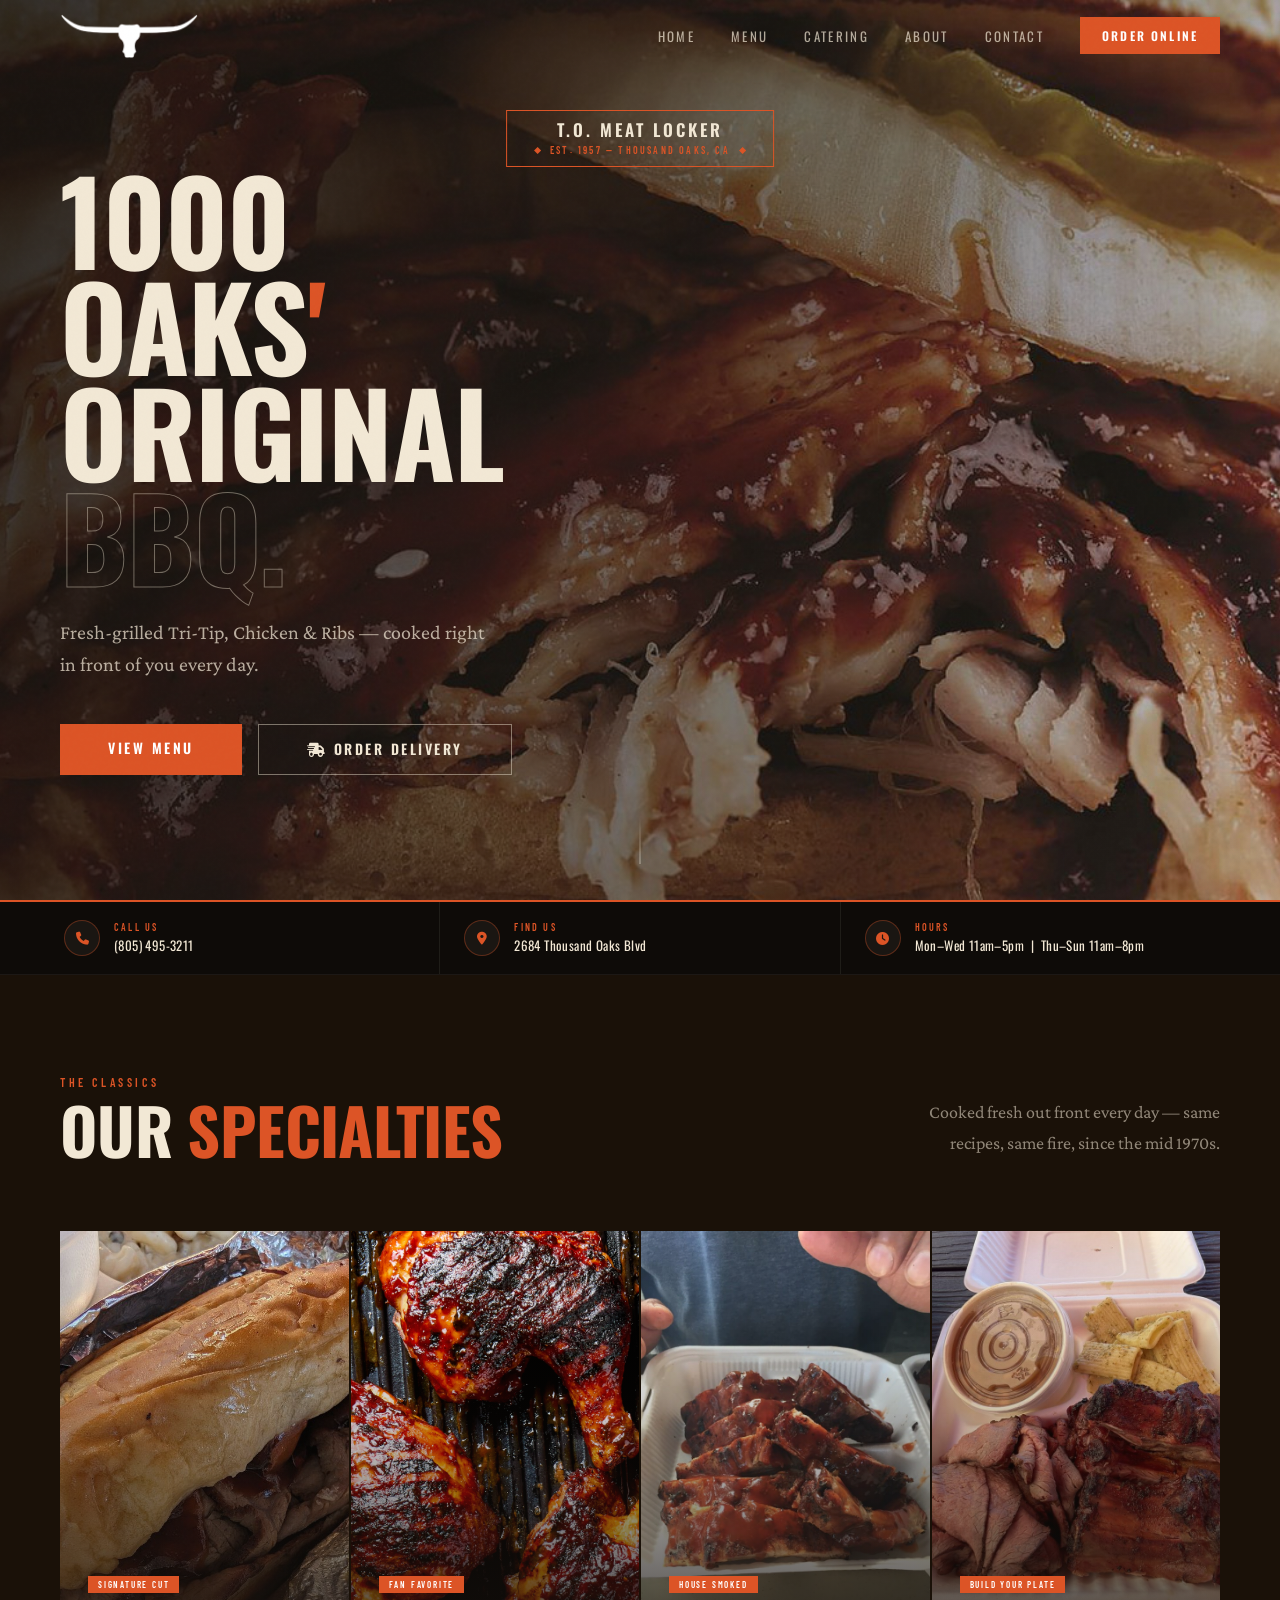
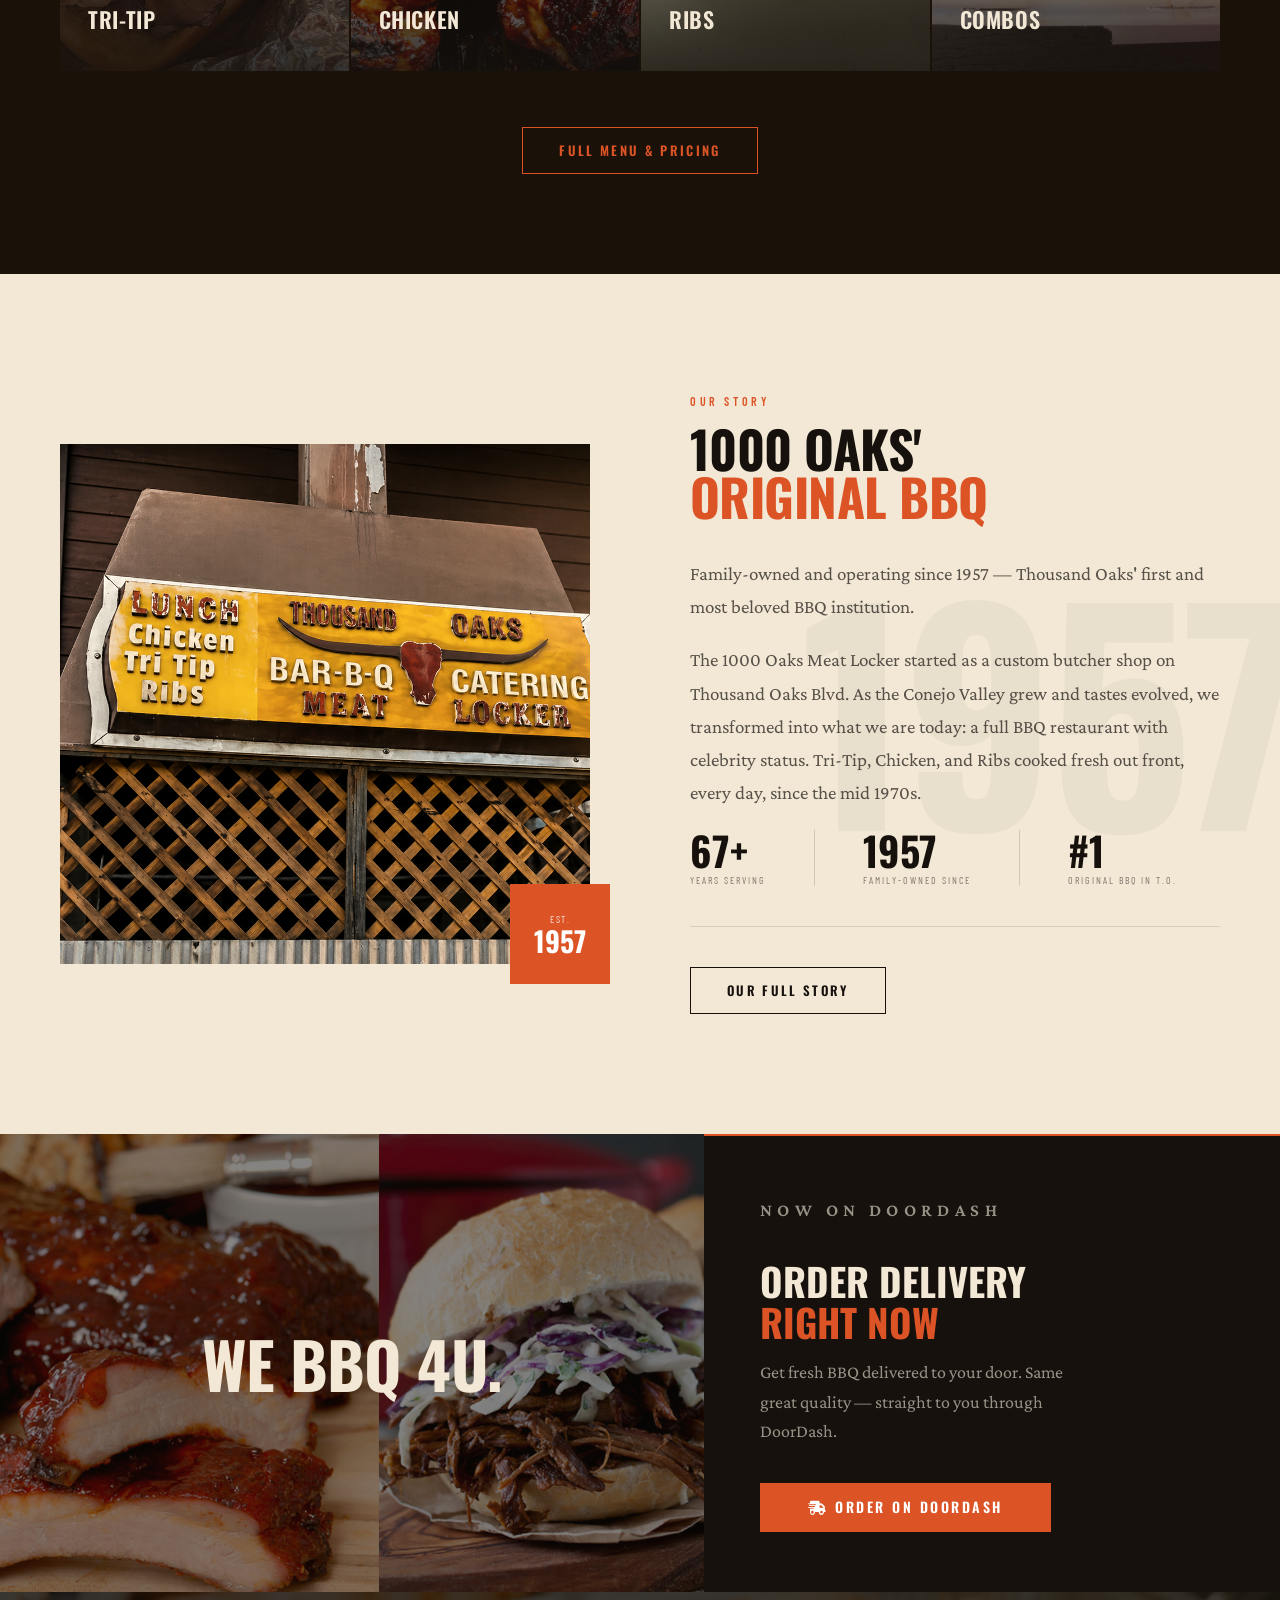
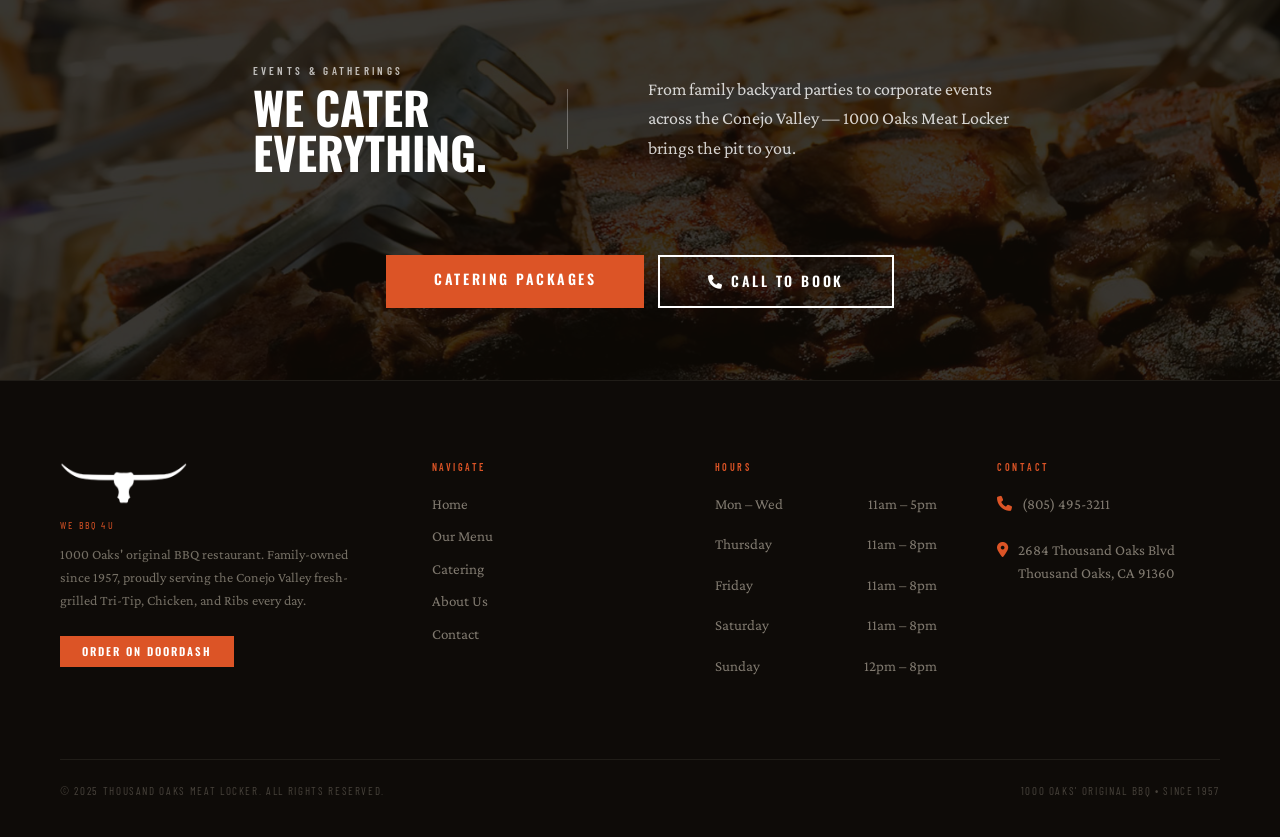
==== index.html @ a114f689 "Add favicon — 32px, 192px, and Apple touch icon across all pages Co-Authored-By: Claude Sonnet 4.6 <" ====
﻿<!DOCTYPE html>
<html lang="en">
<head>
  <meta charset="UTF-8" />
  <meta name="viewport" content="width=device-width, initial-scale=1.0" />
  <meta name="description" content="1000 Oaks Meat Locker — Thousand Oak's original BBQ restaurant since 1957. Fresh-grilled Tri-Tip, Chicken, and Ribs. We BBQ 4U." />
  <title>1000 Oaks Meat Locker | We BBQ 4U Since 1957</title>
  <link rel="icon" type="image/png" href="favicon.png" />
  <link rel="icon" type="image/png" sizes="192x192" href="favicon-192.png" />
  <link rel="apple-touch-icon" href="favicon-apple.png" />
  <link rel="preconnect" href="https://fonts.googleapis.com" />
  <link rel="preconnect" href="https://fonts.gstatic.com" crossorigin />
  <link href="https://fonts.googleapis.com/css2?family=Oswald:wght@300;400;500;600;700&family=Crimson+Pro:ital,wght@0,400;0,600;1,400;1,600&family=Barlow+Condensed:wght@400;500;600&display=swap" rel="stylesheet" />
  <link rel="stylesheet" href="https://cdnjs.cloudflare.com/ajax/libs/font-awesome/6.5.1/css/all.min.css" />
  <link rel="stylesheet" href="css/style.css" />
  <script src="https://elfsightcdn.com/platform.js" async></script>
</head>
<body>

  <!-- ── Nav ─────────────────────────────────────────────────── -->
  <nav class="nav" id="navbar">
    <div class="nav-inner">
      <a href="index.html" class="nav-logo" aria-label="1000 Oaks Meat Locker Home">
        <img src="images/white-logo.png" alt="1000 Oaks Meat Locker" />
      </a>
      <button class="nav-toggle" id="navToggle" aria-label="Toggle navigation" aria-expanded="false">
        <span></span><span></span><span></span>
      </button>
      <ul class="nav-links" id="navMenu" role="list">
        <li><a href="index.html">Home</a></li>
        <li><a href="menu.html">Menu</a></li>
        <li><a href="catering.html">Catering</a></li>
        <li><a href="about.html">About</a></li>
        <li><a href="contact.html">Contact</a></li>
        <li>
          <a href="https://www.doordash.com/store/thousand-oaks-meat-locker-bbq-thousand-oaks-9116/12970/"
             target="_blank" rel="noopener" class="nav-order">
            Order Online
          </a>
        </li>
      </ul>
    </div>
  </nav>

  <!-- ── Hero ─────────────────────────────────────────────────── -->
  <section class="hero" id="hero">
    <div class="hero-bg" style="background-image: url('images/bbq-sandwich.jpg');"></div>
    <div class="hero-overlay"></div>

    <div class="hero-badge">
      <span class="hero-badge-name">T.O. Meat Locker</span>
      <div class="hero-badge-est">
        <span class="badge-diamond" aria-hidden="true"></span>
        <span class="hero-badge-text">Est. 1957 &mdash; Thousand Oaks, CA</span>
        <span class="badge-diamond" aria-hidden="true"></span>
      </div>
    </div>

    <div class="hero-content">
      <p class="hero-mobile-id">T.O. Meat Locker &nbsp;&bull;&nbsp; Est. 1957</p>
      <h1 class="hero-title">
        <span class="hero-line">1000</span>
        <span class="hero-line">Oaks<span class="accent">'</span></span>
        <span class="hero-line">Original</span>
        <span class="hero-line outline">BBQ.</span>
      </h1>

      <p class="hero-subtitle">Fresh-grilled Tri-Tip, Chicken &amp; Ribs — cooked right in front of you every day.</p>

      <div class="hero-ctas">
        <a href="menu.html" class="btn btn-accent btn-lg">View Menu</a>
        <a href="https://www.doordash.com/store/thousand-oaks-meat-locker-bbq-thousand-oaks-9116/12970/"
           target="_blank" rel="noopener" class="btn btn-ghost-light btn-lg">
          <i class="fa-solid fa-truck-fast"></i> Order Delivery
        </a>
      </div>
    </div>

    <div class="scroll-indicator" aria-hidden="true"></div>
  </section>

  <!-- ── Info Bar ──────────────────────────────────────────────── -->
  <div class="info-bar">
    <div class="info-bar-inner">

      <a href="tel:+18054953211" class="info-item">
        <div class="info-icon" aria-hidden="true">
          <i class="fa-solid fa-phone"></i>
        </div>
        <div>
          <span class="info-label">Call Us</span>
          <span class="info-value">(805) 495-3211</span>
        </div>
      </a>

      <div class="info-divider" aria-hidden="true"></div>

      <a href="https://maps.google.com/?q=2684+Thousand+Oaks+Blvd,+Thousand+Oaks+CA+91360"
         target="_blank" rel="noopener" class="info-item">
        <div class="info-icon" aria-hidden="true">
          <i class="fa-solid fa-location-dot"></i>
        </div>
        <div>
          <span class="info-label">Find Us</span>
          <span class="info-value">2684 Thousand Oaks Blvd</span>
        </div>
      </a>

      <div class="info-divider" aria-hidden="true"></div>

      <div class="info-item">
        <div class="info-icon" aria-hidden="true">
          <i class="fa-solid fa-clock"></i>
        </div>
        <div>
          <span class="info-label">Hours</span>
          <span class="info-value">Mon–Wed 11am–5pm &nbsp;|&nbsp; Thu–Sun 11am–8pm</span>
        </div>
      </div>

    </div>
  </div>

  <!-- ── Specialties ───────────────────────────────────────────── -->
  <section class="specialties" id="specialties">
    <div class="specialties-inner">

      <div class="specialties-header">
        <div>
          <p class="specialties-eyebrow">The Classics</p>
          <h2 class="specialties-title">Our <span class="accent">Specialties</span></h2>
        </div>
        <p class="specialties-subtitle">
          Cooked fresh out front every day —&nbsp;same recipes, same fire, since the mid&nbsp;1970s.
        </p>
      </div>

      <div class="specialties-grid">

        <article class="specialty-card">
          <div class="specialty-card-bg" style="background-image: url('images/toml-tritip.jpg'); background-size: cover; background-position: center center;"></div>
          <div class="specialty-overlay"></div>
          <div class="specialty-content">
            <span class="specialty-tag">Signature Cut</span>
            <h3 class="specialty-name">Tri-Tip</h3>
            <p class="specialty-text">Santa Maria–style Tri-Tip, seasoned and grilled fresh out front every day. Served sliced or in a sandwich.</p>
          </div>
        </article>

        <article class="specialty-card">
          <div class="specialty-card-bg" style="background-image: url('images/toml-chicken.webp'); background-size: cover; background-position: center center;"></div>
          <div class="specialty-overlay"></div>
          <div class="specialty-content">
            <span class="specialty-tag">Fan Favorite</span>
            <h3 class="specialty-name">Chicken</h3>
            <p class="specialty-text">Whole chicken halves over open flame — juicy inside, char-kissed outside. A 1000 Oaks staple since the 70s.</p>
          </div>
        </article>

        <article class="specialty-card">
          <div class="specialty-card-bg" style="background-image: url('images/toml-ribs.jpg'); background-size: cover; background-position: center 65%;"></div>
          <div class="specialty-overlay"></div>
          <div class="specialty-content">
            <span class="specialty-tag">House Smoked</span>
            <h3 class="specialty-name">Ribs</h3>
            <p class="specialty-text">Fall-off-the-bone pork ribs, slow-cooked and finished on the grill with our house seasoning.</p>
          </div>
        </article>

        <article class="specialty-card">
          <div class="specialty-card-bg" style="background-image: url('images/toml-combo.jpg'); background-size: cover; background-position: center 40%;"></div>
          <div class="specialty-overlay"></div>
          <div class="specialty-content">
            <span class="specialty-tag">Build Your Plate</span>
            <h3 class="specialty-name">Combos</h3>
            <p class="specialty-text">Mix-and-match plates — build your own combo with sides. Feeds one or the whole crew.</p>
          </div>
        </article>

      </div>

      <div class="specialties-cta">
        <a href="menu.html" class="btn btn-ghost-accent">Full Menu &amp; Pricing</a>
      </div>

    </div>
  </section>

  <!-- ── About ─────────────────────────────────────────────────── -->
  <section class="about" id="about">
    <div class="about-watermark" aria-hidden="true">1957</div>
    <div class="about-inner">

      <div class="about-photo-wrap">
        <img src="images/toml-sign.png" alt="1000 Oaks Meat Locker sign" class="about-photo" style="object-position: center 30%;" />
        <div class="about-badge">
          <span class="about-badge-est">Est.</span>
          <span class="about-badge-year">1957</span>
        </div>
      </div>

      <div>
        <p class="about-eyebrow">Our Story</p>
        <h2 class="about-title">1000 Oaks'<br><span class="accent">Original BBQ</span></h2>

        <p class="about-body">
          Family-owned and operating since 1957 — Thousand Oaks' first and most beloved BBQ institution.
        </p>
        <p class="about-body">
          The 1000 Oaks Meat Locker started as a custom butcher shop on Thousand Oaks Blvd. As the
          Conejo Valley grew and tastes evolved, we transformed into what we are today: a full BBQ
          restaurant with celebrity status. Tri-Tip, Chicken, and Ribs cooked fresh out front, every day,
          since the mid 1970s.
        </p>

        <div class="about-stats">
          <div class="about-stat">
            <span class="about-stat-num">67+</span>
            <span class="about-stat-label">Years Serving</span>
          </div>
          <div class="about-stat-div" aria-hidden="true"></div>
          <div class="about-stat">
            <span class="about-stat-num">1957</span>
            <span class="about-stat-label">Family-Owned Since</span>
          </div>
          <div class="about-stat-div" aria-hidden="true"></div>
          <div class="about-stat">
            <span class="about-stat-num">#1</span>
            <span class="about-stat-label">Original BBQ in T.O.</span>
          </div>
        </div>

        <a href="about.html" class="btn btn-ghost-dark">Our Full Story</a>
      </div>

    </div>
  </section>

  <!-- ── Delivery Band ─────────────────────────────────────────── -->
  <section class="delivery-band" id="delivery">
    <div class="delivery-band-photo">
      <img src="images/thousand-oaks-meatlocker.jpg" alt="1000 Oaks Meat Locker exterior" loading="lazy" />
      <div class="delivery-band-text-overlay">
        <p class="delivery-band-headline">WE BBQ 4U.</p>
      </div>
    </div>
    <div class="delivery-band-cta">
      <p class="eyebrow eyebrow-light">Now on DoorDash</p>
      <h2>Order Delivery<br><span class="accent-text">Right Now</span></h2>
      <p>Get fresh BBQ delivered to your door. Same great quality — straight to you through DoorDash.</p>
      <a href="https://www.doordash.com/store/thousand-oaks-meat-locker-bbq-thousand-oaks-9116/12970/"
         target="_blank" rel="noopener" class="btn btn-accent btn-lg">
        <i class="fa-solid fa-truck-fast"></i> Order on DoorDash
      </a>
    </div>
  </section>

  <!-- ── Catering Strip ────────────────────────────────────────── -->
  <section class="catering-strip" id="catering">
    <div class="catering-strip-bg" style="background-image: url('images/catering.jpg');"></div>
    <div class="catering-strip-overlay"></div>
    <div class="catering-strip-inner">
      <div>
        <p class="catering-eyebrow">Events &amp; Gatherings</p>
        <h2 class="catering-headline">We Cater<br>Everything.</h2>
      </div>
      <div class="catering-rule" aria-hidden="true"></div>
      <p class="catering-body">
        From family backyard parties to corporate events across the Conejo Valley —
        1000 Oaks Meat Locker brings the pit to you.
      </p>
      <div style="display:flex; gap:14px; flex-wrap:wrap;">
        <a href="catering.html" class="btn btn-accent btn-lg">Catering Packages</a>
        <a href="tel:+18054953211" class="btn btn-ghost-white btn-lg">
          <i class="fa-solid fa-phone"></i> Call to Book
        </a>
      </div>
    </div>
  </section>

  <!-- ── Footer ───────────────────────────────────────────────── -->
  <footer class="footer">
    <div class="footer-inner">
      <div class="footer-grid">

        <div class="footer-brand">
          <img src="images/white-logo.png" alt="1000 Oaks Meat Locker" class="footer-logo" />
          <p class="footer-tagline">We BBQ 4U</p>
          <p class="footer-about">
            1000 Oaks' original BBQ restaurant. Family-owned since 1957,
            proudly serving the Conejo Valley fresh-grilled Tri-Tip, Chicken, and Ribs every day.
          </p>
          <a href="https://www.doordash.com/store/thousand-oaks-meat-locker-bbq-thousand-oaks-9116/12970/"
             target="_blank" rel="noopener" class="btn btn-accent btn-sm">
            Order on DoorDash
          </a>
        </div>

        <div class="footer-col">
          <p class="footer-col-title">Navigate</p>
          <a href="index.html">Home</a>
          <a href="menu.html">Our Menu</a>
          <a href="catering.html">Catering</a>
          <a href="about.html">About Us</a>
          <a href="contact.html">Contact</a>
        </div>

        <div class="footer-col">
          <p class="footer-col-title">Hours</p>
          <div class="footer-hours">
            <div class="footer-hours-row"><span>Mon &ndash; Wed</span><span>11am &ndash; 5pm</span></div>
            <div class="footer-hours-row"><span>Thursday</span><span>11am &ndash; 8pm</span></div>
            <div class="footer-hours-row"><span>Friday</span><span>11am &ndash; 8pm</span></div>
            <div class="footer-hours-row"><span>Saturday</span><span>11am &ndash; 8pm</span></div>
            <div class="footer-hours-row"><span>Sunday</span><span>12pm &ndash; 8pm</span></div>
          </div>
        </div>

        <div class="footer-col">
          <p class="footer-col-title">Contact</p>
          <div class="footer-contact">
            <div class="footer-contact-row">
              <i class="fa-solid fa-phone" aria-hidden="true"></i>
              <a href="tel:+18054953211">(805) 495-3211</a>
            </div>
            <div class="footer-contact-row">
              <i class="fa-solid fa-location-dot" aria-hidden="true"></i>
              <a href="https://maps.google.com/?q=2684+Thousand+Oaks+Blvd,+Thousand+Oaks+CA+91360"
                 target="_blank" rel="noopener">
                2684 Thousand Oaks Blvd<br>Thousand Oaks, CA 91360
              </a>
            </div>
          </div>
        </div>

      </div>

      <div class="footer-bottom">
        <span>&copy; 2025 Thousand Oaks Meat Locker. All rights reserved.</span>
        <span>1000 Oaks' Original BBQ &bull; Since 1957</span>
      </div>
    </div>
  </footer>

  <script src="js/main.js"></script>
  <!-- Elfsight Google Reviews | TO Meat Locker -->
  <div class="elfsight-app-434684fc-fb01-4302-848a-73ff0a4ba5d7" data-elfsight-app-lazy></div>
</body>
</html>
---- css/style.css ----
/* ============================================================
   1000 Oaks Meat Locker v2 — Main Stylesheet
   ============================================================ */

@import url('https://fonts.googleapis.com/css2?family=Oswald:wght@300;400;500;600;700&family=Crimson+Pro:ital,wght@0,300;0,400;0,600;1,300;1,400&family=Barlow+Condensed:wght@400;600;700&display=swap');

/* ── Variables ─────────────────────────────────────────────── */
:root {
  --charcoal:  #16110d;
  --ink:       #0e0b08;
  --mid:       #2e2018;
  --dark-card: #1a1108;
  --parchment: #f2e8d5;

  --accent:    oklch(0.62 0.18 38);
  --accent-t:  oklch(0.62 0.18 38 / 0.35);
  --blood:     oklch(0.38 0.14 18);

  --ff-head:   'Oswald', sans-serif;
  --ff-body:   'Crimson Pro', Georgia, serif;
  --ff-caps:   'Barlow Condensed', sans-serif;

  --nav-h:  72px;
  --max-w:  1280px;
  --pad-x:  60px;
}

/* ── Reset ─────────────────────────────────────────────────── */
*, *::before, *::after { box-sizing: border-box; margin: 0; padding: 0; }
html { scroll-behavior: smooth; font-size: 16px; }
img { display: block; max-width: 100%; height: auto; }
a { color: inherit; text-decoration: none; }
ul { list-style: none; }

/* ── Base ──────────────────────────────────────────────────── */
body {
  background: var(--charcoal);
  font-family: var(--ff-body);
  color: var(--parchment);
  overflow-x: hidden;
  -webkit-font-smoothing: antialiased;
}

/* Film-grain overlay */
body::after {
  content: '';
  position: fixed; inset: 0; z-index: 9999; pointer-events: none;
  background-image: url("data:image/svg+xml,%3Csvg viewBox='0 0 256 256' xmlns='http://www.w3.org/2000/svg'%3E%3Cfilter id='n'%3E%3CfeTurbulence type='fractalNoise' baseFrequency='0.9' numOctaves='4' stitchTiles='stitch'/%3E%3C/filter%3E%3Crect width='100%25' height='100%25' filter='url(%23n)' opacity='0.04'/%3E%3C/svg%3E");
  opacity: 0.35;
}

::-webkit-scrollbar { width: 4px; }
::-webkit-scrollbar-track { background: var(--charcoal); }
::-webkit-scrollbar-thumb { background: var(--blood); }

/* ── Buttons ───────────────────────────────────────────────── */
.btn {
  font-family: var(--ff-head);
  font-weight: 600;
  font-size: 13px;
  letter-spacing: 0.18em;
  text-transform: uppercase;
  padding: 16px 36px;
  display: inline-block;
  transition: all 0.2s ease;
  cursor: pointer;
  border: none;
  line-height: 1;
}

.btn-accent  { background: var(--accent); color: #fff; }
.btn-accent:hover { opacity: 0.85; }

.btn-ghost-light  { border: 1px solid rgba(242,232,213,0.45); color: var(--parchment); background: transparent; }
.btn-ghost-light:hover { background: rgba(242,232,213,0.08); }

.btn-ghost-accent  { border: 1px solid var(--accent); color: var(--accent); background: transparent; }
.btn-ghost-accent:hover { background: var(--accent); color: #fff; }

.btn-ghost-dark  { border: 1px solid #16110d; color: #16110d; background: transparent; }
.btn-ghost-dark:hover { background: #16110d; color: var(--parchment); }

.btn-ghost-white  { border: 2px solid #fff; color: #fff; background: transparent; }
.btn-ghost-white:hover { background: #fff; color: var(--accent); }

.btn-lg { padding: 17px 48px; font-size: 14px; }

/* ── Nav ───────────────────────────────────────────────────── */
.nav {
  position: fixed; top: 0; left: 0; right: 0; z-index: 100;
  height: var(--nav-h);
  transition: background 0.4s ease, backdrop-filter 0.4s ease,
              box-shadow 0.4s ease, border-color 0.4s ease;
  border-bottom: 1px solid transparent;
}

.nav.scrolled {
  background: rgba(22,17,13,0.97);
  backdrop-filter: blur(12px);
  border-bottom-color: rgba(242,232,213,0.08);
  box-shadow: 0 4px 32px rgba(0,0,0,0.5);
}

.nav-inner {
  max-width: var(--max-w);
  margin: 0 auto;
  padding: 0 var(--pad-x);
  height: 100%;
  display: flex;
  align-items: center;
  justify-content: space-between;
}

.nav-logo img { height: 48px; width: auto; }

.nav-links {
  display: flex;
  align-items: center;
  gap: 36px;
}

.nav-links a {
  font-family: var(--ff-head);
  font-weight: 400;
  font-size: 13px;
  letter-spacing: 0.18em;
  text-transform: uppercase;
  color: rgba(242,232,213,0.7);
  transition: color 0.2s;
}

.nav-links a:hover { color: var(--parchment); }

.nav-order {
  background: var(--accent) !important;
  color: #fff !important;
  padding: 10px 22px !important;
  font-size: 12px !important;
  letter-spacing: 0.18em !important;
  font-weight: 600 !important;
  transition: opacity 0.2s !important;
}

.nav-order:hover { opacity: 0.85 !important; color: #fff !important; }

.nav-toggle {
  display: none;
  flex-direction: column;
  gap: 5px;
  background: none;
  border: none;
  cursor: pointer;
  padding: 6px;
}

.nav-toggle span {
  display: block;
  width: 26px; height: 2px;
  background: var(--parchment);
  border-radius: 2px;
  transition: all 0.25s ease;
}

.nav-toggle.open span:nth-child(1) { transform: translateY(7px) rotate(45deg); }
.nav-toggle.open span:nth-child(2) { opacity: 0; }
.nav-toggle.open span:nth-child(3) { transform: translateY(-7px) rotate(-45deg); }

/* ── Hero ──────────────────────────────────────────────────── */
.hero {
  position: relative;
  height: 100vh;
  min-height: 700px;
  display: flex;
  align-items: center;
  overflow: hidden;
}

.hero-bg {
  position: absolute; inset: 0;
  width: 100%; height: 100%;
  object-fit: cover;
  object-position: center 60%;
}

.hero-overlay {
  position: absolute; inset: 0;
  background: linear-gradient(105deg,
    rgba(22,17,13,0.88) 0%,
    rgba(22,17,13,0.55) 60%,
    rgba(22,17,13,0.2) 100%);
}

.hero-badge {
  position: absolute;
  top: calc(var(--nav-h) + 38px);
  left: 50%;
  transform: translateX(-50%);
  display: flex;
  flex-direction: column;
  align-items: center;
  gap: 6px;
  border: 1px solid var(--accent);
  padding: 10px 28px;
  z-index: 2;
  white-space: nowrap;
  text-align: center;
}

.hero-badge-name {
  font-family: var(--ff-head);
  font-weight: 600;
  font-size: 17px;
  letter-spacing: 0.18em;
  color: var(--parchment);
  text-transform: uppercase;
  line-height: 1;
}

.hero-badge-est {
  display: flex;
  align-items: center;
  gap: 10px;
}

.hero-badge-text {
  font-family: var(--ff-caps);
  font-size: 10px;
  letter-spacing: 0.22em;
  color: var(--accent);
  font-weight: 600;
  text-transform: uppercase;
}

.hero-mobile-id {
  display: none;
  font-family: var(--ff-caps);
  font-size: 11px;
  font-weight: 600;
  letter-spacing: 0.22em;
  text-transform: uppercase;
  color: var(--accent);
  margin-bottom: 14px;
  opacity: 0.9;
}

.badge-diamond {
  width: 5px; height: 5px;
  background: var(--accent);
  transform: rotate(45deg);
  display: inline-block;
  flex-shrink: 0;
}

.hero-content {
  position: relative;
  z-index: 2;
  max-width: var(--max-w);
  margin: 0 auto;
  padding: 0 var(--pad-x);
  width: 100%;
  margin-top: 40px;
}

.hero-eyebrow {
  font-family: var(--ff-caps);
  font-size: 13px;
  letter-spacing: 0.3em;
  color: var(--accent);
  font-weight: 600;
  text-transform: uppercase;
  margin-bottom: 20px;
}

.hero-title {
  font-family: var(--ff-head);
  font-weight: 700;
  font-size: clamp(64px, 9vw, 136px);
  line-height: 0.92;
  color: var(--parchment);
  text-transform: uppercase;
  letter-spacing: -0.01em;
  margin-bottom: 28px;
}

.hero-title .accent { color: var(--accent); }

.hero-title .outline {
  -webkit-text-stroke: 1px rgba(242,232,213,0.4);
  color: transparent;
}

.hero-subtitle {
  font-family: var(--ff-body);
  font-size: 20px;
  color: rgba(242,232,213,0.72);
  line-height: 1.6;
  max-width: 440px;
  margin-bottom: 44px;
}

.hero-ctas {
  display: flex;
  gap: 16px;
  flex-wrap: wrap;
}

.scroll-indicator {
  position: absolute;
  bottom: 36px;
  left: 50%;
  transform: translateX(-50%);
  width: 1px;
  height: 48px;
  background: linear-gradient(to bottom, transparent, rgba(242,232,213,0.6));
}

/* ── Info Bar ──────────────────────────────────────────────── */
.info-bar {
  background: var(--ink);
  border-top: 2px solid var(--accent);
  border-bottom: 1px solid rgba(242,232,213,0.06);
}

.info-bar-inner {
  max-width: var(--max-w);
  margin: 0 auto;
  padding: 0 40px;
  display: flex;
}

.info-item {
  flex: 1;
  padding: 18px 24px;
  display: flex;
  align-items: center;
  gap: 14px;
}

.info-divider {
  width: 1px;
  background: rgba(242,232,213,0.08);
  align-self: stretch;
}

.info-icon {
  width: 36px; height: 36px;
  border-radius: 50%;
  background: rgba(242,232,213,0.05);
  border: 1px solid var(--accent-t);
  display: flex;
  align-items: center;
  justify-content: center;
  flex-shrink: 0;
  font-size: 13px;
  color: var(--accent);
}

.info-label {
  display: block;
  font-family: var(--ff-caps);
  font-size: 10px;
  letter-spacing: 0.22em;
  color: var(--accent);
  text-transform: uppercase;
  font-weight: 600;
  margin-bottom: 2px;
}

.info-value {
  display: block;
  font-family: var(--ff-head);
  font-weight: 400;
  font-size: 13px;
  color: var(--parchment);
  letter-spacing: 0.03em;
  transition: color 0.2s;
}

a.info-value:hover { color: var(--accent); }

/* ── Specialties ───────────────────────────────────────────── */
.specialties {
  background: var(--dark-card);
  padding: 100px 0;
}

.specialties-inner {
  max-width: var(--max-w);
  margin: 0 auto;
  padding: 0 var(--pad-x);
}

.specialties-header {
  margin-bottom: 72px;
  display: flex;
  justify-content: space-between;
  align-items: flex-end;
  gap: 40px;
}

.specialties-eyebrow {
  font-family: var(--ff-caps);
  font-size: 12px;
  letter-spacing: 0.3em;
  color: var(--accent);
  font-weight: 600;
  text-transform: uppercase;
  margin-bottom: 12px;
}

.specialties-title {
  font-family: var(--ff-head);
  font-weight: 700;
  text-transform: uppercase;
  font-size: clamp(48px, 5vw, 80px);
  line-height: 0.9;
  color: var(--parchment);
  letter-spacing: -0.01em;
}

.specialties-title .accent { color: var(--accent); }

.specialties-subtitle {
  font-family: var(--ff-body);
  font-size: 18px;
  color: rgba(242,232,213,0.55);
  max-width: 340px;
  line-height: 1.7;
  text-align: right;
  flex-shrink: 0;
}

.specialties-grid {
  display: grid;
  grid-template-columns: 1fr 1fr 1fr 1fr;
  gap: 2px;
}

.specialty-card {
  position: relative;
  cursor: pointer;
  overflow: hidden;
}

.specialty-card-bg {
  height: 440px;
  width: 100%;
  background: linear-gradient(135deg, #2a1a0e, #1a0e06);
  display: block;
}

.specialty-overlay {
  position: absolute; inset: 0;
  background: linear-gradient(to top,
    rgba(22,17,13,0.85) 0%,
    rgba(22,17,13,0.2) 60%,
    transparent 100%);
  transition: background 0.4s ease;
}

.specialty-card:hover .specialty-overlay {
  background: linear-gradient(to top,
    rgba(22,17,13,0.95) 0%,
    rgba(22,17,13,0.5) 60%,
    transparent 100%);
}

.specialty-content {
  position: absolute;
  bottom: 0; left: 0; right: 0;
  padding: 28px;
}

.specialty-tag {
  display: inline-block;
  background: var(--accent);
  padding: 3px 10px;
  font-family: var(--ff-caps);
  font-size: 9px;
  font-weight: 600;
  letter-spacing: 0.2em;
  text-transform: uppercase;
  color: #fff;
  margin-bottom: 10px;
}

.specialty-name {
  font-family: var(--ff-head);
  font-weight: 600;
  font-size: 22px;
  color: var(--parchment);
  text-transform: uppercase;
  letter-spacing: 0.03em;
  margin-bottom: 8px;
}

.specialty-text {
  font-family: var(--ff-body);
  font-size: 15px;
  color: rgba(242,232,213,0.72);
  line-height: 1.6;
  max-height: 0;
  overflow: hidden;
  opacity: 0;
  transition: max-height 0.4s ease, opacity 0.4s ease;
}

.specialty-card:hover .specialty-text {
  max-height: 100px;
  opacity: 1;
}

.specialties-cta {
  margin-top: 56px;
  text-align: center;
}

/* ── About ─────────────────────────────────────────────────── */
.about {
  background: var(--parchment);
  padding: 120px 0;
  position: relative;
  overflow: hidden;
  color: var(--charcoal);
}

.about-watermark {
  position: absolute;
  right: -20px;
  top: 50%;
  transform: translateY(-50%);
  font-family: var(--ff-head);
  font-weight: 700;
  font-size: clamp(200px, 22vw, 340px);
  color: rgba(22,17,13,0.04);
  line-height: 1;
  user-select: none;
  pointer-events: none;
  letter-spacing: -0.02em;
}

.about-inner {
  max-width: var(--max-w);
  margin: 0 auto;
  padding: 0 var(--pad-x);
  display: grid;
  grid-template-columns: 1fr 1fr;
  gap: 100px;
  align-items: center;
  position: relative;
  z-index: 1;
}

.about-photo-wrap { position: relative; }

.about-photo {
  height: 520px;
  width: 100%;
  object-fit: cover;
  object-position: center;
  display: block;
  filter: sepia(0.2) contrast(1.05);
}

.about-badge {
  position: absolute;
  bottom: -20px;
  right: -20px;
  background: var(--accent);
  width: 100px; height: 100px;
  display: flex;
  flex-direction: column;
  align-items: center;
  justify-content: center;
  gap: 2px;
}

.about-badge-est {
  font-family: var(--ff-caps);
  font-size: 10px;
  letter-spacing: 0.15em;
  color: rgba(255,255,255,0.8);
  text-transform: uppercase;
}

.about-badge-year {
  font-family: var(--ff-head);
  font-weight: 700;
  font-size: 28px;
  color: #fff;
  line-height: 1;
}

.about-eyebrow {
  font-family: var(--ff-caps);
  font-size: 12px;
  letter-spacing: 0.3em;
  color: var(--accent);
  font-weight: 600;
  text-transform: uppercase;
  margin-bottom: 16px;
}

.about-title {
  font-family: var(--ff-head);
  font-weight: 700;
  text-transform: uppercase;
  font-size: clamp(40px, 4vw, 64px);
  line-height: 0.95;
  color: var(--charcoal);
  letter-spacing: -0.01em;
  margin-bottom: 36px;
}

.about-title .accent { color: var(--accent); }

.about-stats {
  display: flex;
  gap: 48px;
  margin-bottom: 40px;
  padding-bottom: 40px;
  border-bottom: 1px solid rgba(22,17,13,0.12);
}

.about-stat-num {
  font-family: var(--ff-head);
  font-weight: 700;
  font-size: 40px;
  color: var(--charcoal);
  line-height: 1;
}

.about-stat-label {
  font-family: var(--ff-caps);
  font-size: 10px;
  letter-spacing: 0.2em;
  color: rgba(22,17,13,0.5);
  text-transform: uppercase;
  margin-top: 4px;
}

.about-body {
  font-family: var(--ff-body);
  font-size: 19px;
  color: rgba(22,17,13,0.7);
  line-height: 1.75;
  margin-bottom: 20px;
}

/* ── Delivery Band ─────────────────────────────────────────── */
.delivery { position: relative; overflow: hidden; }

.delivery-photo-wrap {
  height: 360px;
  overflow: hidden;
  position: relative;
}

.delivery-photo {
  width: 100%; height: 100%;
  object-fit: cover;
  object-position: center 40%;
  display: block;
}

.delivery-photo-overlay {
  position: absolute; inset: 0;
  background: rgba(22,17,13,0.55);
  display: flex;
  align-items: center;
  justify-content: center;
}

.delivery-photo-eyebrow {
  font-family: var(--ff-caps);
  font-size: 11px;
  letter-spacing: 0.3em;
  color: var(--accent);
  font-weight: 600;
  text-transform: uppercase;
  margin-bottom: 12px;
  text-align: center;
}

.delivery-photo-headline {
  font-family: var(--ff-head);
  font-weight: 700;
  font-size: clamp(36px, 5vw, 72px);
  color: var(--parchment);
  text-transform: uppercase;
  letter-spacing: -0.01em;
  text-align: center;
}

.delivery-photo-rule {
  width: 48px; height: 2px;
  background: var(--accent);
  margin: 20px auto 0;
}

.delivery-cta {
  background: var(--charcoal);
  padding: 72px var(--pad-x);
  text-align: center;
  border-top: 2px solid var(--accent);
}

.delivery-cta-eyebrow {
  font-family: var(--ff-caps);
  font-size: 12px;
  letter-spacing: 0.3em;
  color: var(--accent);
  font-weight: 600;
  text-transform: uppercase;
  margin-bottom: 16px;
}

.delivery-cta-headline {
  font-family: var(--ff-head);
  font-weight: 700;
  font-size: clamp(32px, 4vw, 56px);
  color: var(--parchment);
  text-transform: uppercase;
  margin-bottom: 16px;
}

.delivery-cta-body {
  font-family: var(--ff-body);
  font-size: 18px;
  color: rgba(242,232,213,0.6);
  max-width: 480px;
  margin: 0 auto 40px;
  line-height: 1.65;
}

.delivery-cta-btns {
  display: flex;
  gap: 16px;
  justify-content: center;
  flex-wrap: wrap;
}

/* ── Catering Strip ────────────────────────────────────────── */
.catering-strip { position: relative; overflow: hidden; }

.catering-strip-bg {
  position: absolute; inset: 0;
  width: 100%; height: 100%;
  object-fit: cover;
  object-position: center 50%;
}

.catering-strip-overlay {
  position: absolute; inset: 0;
  background: rgba(14,10,6,0.82);
}

.catering-strip-inner {
  position: relative;
  z-index: 1;
  padding: 72px var(--pad-x);
  display: flex;
  justify-content: center;
  align-items: center;
  gap: 80px;
  flex-wrap: wrap;
}

.catering-eyebrow {
  font-family: var(--ff-caps);
  font-size: 11px;
  letter-spacing: 0.3em;
  color: rgba(255,255,255,0.7);
  font-weight: 600;
  text-transform: uppercase;
  margin-bottom: 8px;
}

.catering-headline {
  font-family: var(--ff-head);
  font-weight: 700;
  font-size: clamp(32px, 3.5vw, 52px);
  color: #fff;
  text-transform: uppercase;
  line-height: 1;
}

.catering-rule {
  width: 1px; height: 60px;
  background: rgba(255,255,255,0.3);
  flex-shrink: 0;
}

.catering-body {
  font-family: var(--ff-body);
  font-size: 18px;
  color: rgba(255,255,255,0.8);
  max-width: 380px;
  line-height: 1.65;
}

/* ── Footer ────────────────────────────────────────────────── */
.footer {
  background: var(--ink);
  padding: 80px var(--pad-x) 40px;
  border-top: 1px solid rgba(242,232,213,0.08);
}

.footer-inner { max-width: var(--max-w); margin: 0 auto; }

.footer-grid {
  display: grid;
  grid-template-columns: 1.4fr 1fr 1fr 1fr;
  gap: 60px;
  margin-bottom: 64px;
}

.footer-brand-text {
  font-family: var(--ff-body);
  font-size: 15px;
  color: rgba(242,232,213,0.45);
  line-height: 1.7;
  margin-top: 16px;
}

.footer-col-title {
  font-family: var(--ff-caps);
  font-size: 10px;
  letter-spacing: 0.25em;
  color: var(--accent);
  font-weight: 600;
  text-transform: uppercase;
  margin-bottom: 20px;
}

.footer-col a,
.footer-col span {
  font-family: var(--ff-body);
  font-size: 15px;
  color: rgba(242,232,213,0.5);
  display: block;
  margin-bottom: 10px;
  line-height: 1.5;
  transition: color 0.2s;
}

.footer-col a:hover { color: var(--parchment); }

.footer-bottom {
  border-top: 1px solid rgba(242,232,213,0.08);
  padding-top: 24px;
  display: flex;
  justify-content: space-between;
  align-items: center;
  flex-wrap: wrap;
  gap: 10px;
}

.footer-bottom span {
  font-family: var(--ff-caps);
  font-size: 11px;
  letter-spacing: 0.15em;
  color: rgba(242,232,213,0.25);
  text-transform: uppercase;
}

/* ── Utilities & Additions ──────────────────────────────────── */

/* Button variants used in HTML */
.btn-primary  { background: var(--accent); color: #fff; }
.btn-primary:hover  { opacity: 0.88; }
.btn-ghost    { border: 1px solid rgba(242,232,213,0.45); color: var(--parchment); background: transparent; }
.btn-ghost:hover    { background: rgba(242,232,213,0.08); }
.btn-outline  { border: 1px solid var(--accent); color: var(--accent); background: transparent; }
.btn-outline:hover  { background: var(--accent); color: #fff; }
.btn-sm { padding: 10px 22px; font-size: 11px; }

/* Hero bg div */
.hero-bg { background-size: cover; background-position: center 60%; }

/* Hero title line stacking */
.hero-line { display: block; }

/* Shared eyebrow label */
.eyebrow {
  display: block;
  font-family: var(--ff-caps);
  font-size: 11px;
  letter-spacing: 0.3em;
  color: var(--accent);
  font-weight: 600;
  text-transform: uppercase;
  margin-bottom: 14px;
}
.eyebrow-light { color: rgba(242,232,213,0.55); }

/* Accent text in headings */
.accent-text { color: var(--accent); }

/* About stat items */
.about-stat { display: flex; flex-direction: column; }
.about-stat-div { width: 1px; background: rgba(22,17,13,0.15); align-self: stretch; flex-shrink: 0; }

/* Footer brand additions */
.footer-logo { height: 44px; width: auto; margin-bottom: 14px; display: block; }
.footer-tagline {
  font-family: var(--ff-caps);
  font-size: 10px;
  letter-spacing: 0.22em;
  text-transform: uppercase;
  color: var(--accent);
  margin-bottom: 12px;
}
.footer-about {
  font-family: var(--ff-body);
  font-size: 14px;
  color: rgba(242,232,213,0.45);
  line-height: 1.65;
  margin-bottom: 24px;
}

/* Footer hours */
.footer-hours { margin-top: 4px; }
.footer-hours-row {
  display: flex;
  justify-content: space-between;
  gap: 12px;
  font-family: var(--ff-body);
  font-size: 15px;
  color: rgba(242,232,213,0.5);
  margin-bottom: 8px;
}

/* Footer contact */
.footer-contact { margin-top: 4px; }
.footer-contact-row {
  display: flex;
  align-items: flex-start;
  gap: 10px;
  margin-bottom: 14px;
  font-family: var(--ff-body);
  font-size: 15px;
  color: rgba(242,232,213,0.5);
  line-height: 1.5;
}
.footer-contact-row i { color: var(--accent); margin-top: 3px; flex-shrink: 0; }
.footer-contact-row a:hover { color: var(--parchment); }

/* Delivery band (distinct from .delivery css rule above) */
.delivery-band { position: relative; overflow: hidden; display: flex; }
.delivery-band-photo {
  position: relative;
  flex: 0 0 55%;
  min-height: 380px;
  overflow: hidden;
}
.delivery-band-photo img {
  width: 100%; height: 100%;
  object-fit: cover;
  object-position: center 40%;
  display: block;
}
.delivery-band-text-overlay {
  position: absolute; inset: 0;
  background: rgba(14,10,6,0.5);
  display: flex;
  align-items: center;
  justify-content: center;
}
.delivery-band-headline {
  font-family: var(--ff-head);
  font-weight: 700;
  font-size: clamp(40px, 5vw, 80px);
  color: var(--parchment);
  text-transform: uppercase;
  letter-spacing: -0.01em;
  text-align: center;
}
.delivery-band-cta {
  flex: 1;
  background: var(--charcoal);
  border-top: 2px solid var(--accent);
  display: flex;
  flex-direction: column;
  align-items: flex-start;
  justify-content: center;
  padding: 60px 56px;
  gap: 0;
}
.delivery-band-cta h2 {
  font-family: var(--ff-head);
  font-weight: 700;
  font-size: clamp(28px, 3vw, 48px);
  color: var(--parchment);
  text-transform: uppercase;
  line-height: 1.05;
  margin-bottom: 16px;
}
.delivery-band-cta p {
  font-family: var(--ff-body);
  font-size: 18px;
  color: rgba(242,232,213,0.6);
  line-height: 1.65;
  margin-bottom: 36px;
  max-width: 340px;
}

/* Info bar link hover */
a.info-item:hover .info-value { color: var(--accent); }

/* Catering strip bg div (not img) */
.catering-strip-bg {
  position: absolute; inset: 0;
  background-size: cover;
  background-position: center 50%;
}

/* ── Responsive ────────────────────────────────────────────── */

@media (max-width: 1024px) {
  :root { --pad-x: 40px; }

  .about-inner { grid-template-columns: 1fr; gap: 60px; }
  .about-badge { right: 0; bottom: 0; }
  .about-watermark { opacity: 0.025; }

  .footer-grid { grid-template-columns: 1fr 1fr; gap: 40px; }

  .catering-strip-inner { gap: 40px; }
  .catering-rule { display: none; }
}

@media (max-width: 768px) {
  :root { --nav-h: 64px; --pad-x: 24px; }

  .nav-toggle { display: flex; }

  .nav-links {
    display: none;
    position: fixed;
    top: var(--nav-h); left: 0; right: 0;
    background: rgba(22,17,13,0.98);
    backdrop-filter: blur(12px);
    flex-direction: column;
    align-items: stretch;
    padding: 16px 24px 24px;
    gap: 4px;
    border-top: 1px solid rgba(242,232,213,0.08);
    box-shadow: 0 8px 32px rgba(0,0,0,0.5);
  }

  .nav-links.open { display: flex; }
  .nav-links a { padding: 13px 16px; border-radius: 4px; font-size: 1rem; }
  .nav-order { text-align: center; margin-top: 8px; }

  .hero-badge { display: none; }
  .hero-mobile-id { display: block; }

  .specialties-header { flex-direction: column; align-items: flex-start; gap: 20px; }
  .specialties-subtitle { text-align: left; max-width: 100%; }
  .specialties-grid { grid-template-columns: 1fr 1fr; }
  .specialty-card-bg { height: 360px; }

  .info-bar-inner { flex-direction: column; padding: 0 24px; }
  .info-divider { width: 100%; height: 1px; }
  .info-item { padding: 14px 0; }

  .about-inner { gap: 40px; }
  .about-photo { height: 360px; }
  .about-stats { gap: 24px; }

  .delivery-band { flex-direction: column; }
  .delivery-band-photo { flex: none; min-height: 280px; }
  .delivery-band-cta { padding: 48px 24px; }

  .catering-strip-inner { flex-direction: column; gap: 28px; text-align: center; padding: 48px 24px; }
  .catering-body { max-width: 100%; text-align: center; }

  .footer { padding: 60px 24px 32px; }
  .footer-grid { grid-template-columns: 1fr; gap: 36px; }
  .footer-bottom { justify-content: center; text-align: center; }
}

@media (max-width: 480px) {
  .hero-ctas { flex-direction: column; align-items: flex-start; }
  .specialties-grid { grid-template-columns: 1fr; }
  .about-stats { flex-wrap: wrap; gap: 20px; }
  .delivery-cta-btns { flex-direction: column; align-items: center; }
  .delivery-cta-btns .btn { width: 100%; text-align: center; }
}

/* ═══════════════════════════════════════════════════════════════
   INTERIOR PAGE STYLES
   ═══════════════════════════════════════════════════════════════ */

/* ── Page Hero ─────────────────────────────────────────────────── */
.page-hero {
  min-height: 480px;
  display: flex;
  align-items: flex-end;
  position: relative;
  overflow: hidden;
  padding-bottom: 64px;
  padding-top: calc(var(--nav-h) + 48px);
  border-bottom: 2px solid var(--accent);
}
.page-hero-bg {
  position: absolute; inset: 0;
  background-size: cover;
  background-position: center;
}
.page-hero-overlay {
  position: absolute; inset: 0;
  background: linear-gradient(to top,
    rgba(14,10,6,0.94) 0%,
    rgba(14,10,6,0.65) 55%,
    rgba(14,10,6,0.5) 100%);
}
.page-hero-inner {
  position: relative; z-index: 1;
  max-width: var(--max-w); margin: 0 auto;
  padding: 0 var(--pad-x); width: 100%;
}
.breadcrumb {
  display: flex; align-items: center; gap: 8px;
  font-family: var(--ff-caps); font-size: 11px;
  letter-spacing: 0.2em; text-transform: uppercase;
  color: rgba(242,232,213,0.4); margin-bottom: 24px;
}
.breadcrumb a { color: rgba(242,232,213,0.4); transition: color 0.2s; }
.breadcrumb a:hover { color: var(--accent); }
.breadcrumb .sep { color: var(--accent); }
.breadcrumb .current { color: rgba(242,232,213,0.75); }
.page-hero h1 {
  font-family: var(--ff-head); font-weight: 700;
  font-size: clamp(52px, 8vw, 108px);
  color: var(--parchment); text-transform: uppercase;
  line-height: 0.9; letter-spacing: -0.01em;
  margin-bottom: 20px;
}
.page-hero h1 .accent { color: var(--accent); }
.page-hero-sub {
  font-family: var(--ff-body); font-size: 19px;
  color: rgba(242,232,213,0.55);
  max-width: 520px; line-height: 1.6;
}

/* ── Section Layout ────────────────────────────────────────────── */
.page-section { padding: 100px 0; }
.page-section-dark { background: var(--dark-card); }
.page-section-charcoal { background: var(--charcoal); }
.page-section-ink { background: var(--ink); }
.page-section-parchment { background: var(--parchment); color: var(--charcoal); }
.section-inner { max-width: var(--max-w); margin: 0 auto; padding: 0 var(--pad-x); }
.section-header { margin-bottom: 64px; }
.section-h2 {
  font-family: var(--ff-head); font-weight: 700;
  font-size: clamp(36px, 4vw, 64px);
  text-transform: uppercase; line-height: 0.92;
  letter-spacing: -0.01em; margin-bottom: 20px;
}
.page-section-parchment .section-h2 { color: var(--charcoal); }
.section-h2 .accent { color: var(--accent); }
.section-body {
  font-family: var(--ff-body); font-size: 18px; line-height: 1.75;
  color: rgba(242,232,213,0.65); max-width: 640px;
}
.page-section-parchment .section-body { color: rgba(22,17,13,0.65); }

/* ── Menu Subnav ───────────────────────────────────────────────── */
.menu-subnav {
  background: var(--ink);
  border-bottom: 1px solid rgba(242,232,213,0.07);
  position: sticky; top: var(--nav-h); z-index: 50;
  overflow-x: auto; -webkit-overflow-scrolling: touch;
}
.menu-subnav::-webkit-scrollbar { display: none; }
.menu-subnav-inner {
  display: flex; max-width: var(--max-w); margin: 0 auto;
  padding: 0 var(--pad-x); white-space: nowrap;
}
.menu-subnav-link {
  display: inline-flex; align-items: center; gap: 8px;
  font-family: var(--ff-caps); font-size: 10px; letter-spacing: 0.18em; font-weight: 600;
  text-transform: uppercase; color: rgba(242,232,213,0.45);
  padding: 15px 18px; border-bottom: 2px solid transparent;
  transition: color 0.2s, border-color 0.2s; flex-shrink: 0;
}
.menu-subnav-link i { color: var(--accent); }
.menu-subnav-link:hover { color: var(--parchment); border-bottom-color: var(--accent); }

/* ── Menu Items ────────────────────────────────────────────────── */
.menu-main { background: var(--charcoal); padding-bottom: 80px; }
.menu-cat {
  padding: 72px 0 0;
  border-top: 1px solid rgba(242,232,213,0.05);
}
.menu-cat:first-child { border-top: none; padding-top: 72px; }
.menu-cat-head { display: flex; align-items: center; gap: 16px; margin-bottom: 32px; }
.menu-cat-icon {
  width: 44px; height: 44px; border-radius: 50%;
  background: var(--blood); display: flex; align-items: center;
  justify-content: center; color: #fff; font-size: 15px; flex-shrink: 0;
}
.menu-cat-title {
  font-family: var(--ff-head); font-weight: 700;
  font-size: clamp(26px, 3vw, 40px);
  color: var(--parchment); text-transform: uppercase; line-height: 1;
}
.menu-rows-2col {
  display: grid; grid-template-columns: 1fr 1fr; gap: 0 56px;
}
.menu-row {
  display: flex; justify-content: space-between; align-items: baseline; gap: 12px;
  padding: 11px 0; border-bottom: 1px solid rgba(242,232,213,0.06);
}
.menu-row-name {
  font-family: var(--ff-body); font-size: 17px;
  color: rgba(242,232,213,0.82);
  display: flex; align-items: baseline; gap: 10px;
}
.menu-row-num {
  font-family: var(--ff-caps); font-size: 10px; font-weight: 600;
  letter-spacing: 0.08em; color: var(--accent); flex-shrink: 0; min-width: 18px;
}
.menu-row-price {
  font-family: var(--ff-head); font-weight: 500; font-size: 15px;
  color: var(--accent); white-space: nowrap; flex-shrink: 0;
}
.combo-note {
  display: flex; align-items: flex-start; gap: 12px;
  background: rgba(242,232,213,0.03);
  border-left: 3px solid var(--accent);
  padding: 14px 18px; margin-bottom: 28px;
  font-family: var(--ff-body); font-size: 16px;
  color: rgba(242,232,213,0.65); line-height: 1.6;
}
.combo-note i { color: var(--accent); margin-top: 3px; flex-shrink: 0; }
.combo-note strong { color: var(--parchment); }
.menu-subsection {
  font-family: var(--ff-caps); font-size: 10px; letter-spacing: 0.25em; font-weight: 600;
  text-transform: uppercase; color: rgba(242,232,213,0.3);
  margin: 32px 0 12px; padding-bottom: 8px;
  border-bottom: 1px solid rgba(242,232,213,0.06);
}
.addon-row {
  display: flex; justify-content: space-between;
  padding: 10px 0; font-family: var(--ff-body); font-size: 16px;
  color: rgba(242,232,213,0.55); border-top: 1px solid rgba(242,232,213,0.06); margin-top: 6px;
}
.addon-price { font-family: var(--ff-head); font-size: 14px; color: var(--accent); }

/* Pricing chips */
.pricing-chips { display: flex; flex-wrap: wrap; gap: 8px; margin-top: 8px; }
.pricing-chip {
  display: flex; flex-direction: column; align-items: center; gap: 4px;
  background: var(--dark-card); border: 1px solid rgba(242,232,213,0.08);
  padding: 16px 24px; min-width: 110px;
}
.chip-label {
  font-family: var(--ff-caps); font-size: 10px; letter-spacing: 0.18em; font-weight: 600;
  text-transform: uppercase; color: rgba(242,232,213,0.4);
}
.chip-price {
  font-family: var(--ff-head); font-weight: 600; font-size: 22px; color: var(--parchment);
}
.chip-unit {
  font-family: var(--ff-caps); font-size: 9px; letter-spacing: 0.1em;
  color: rgba(242,232,213,0.3); text-transform: uppercase;
}

/* Meat by pound */
.meat-grid {
  display: grid; grid-template-columns: repeat(auto-fill, minmax(200px, 1fr));
  gap: 2px; margin-top: 8px;
}
.meat-card {
  background: var(--dark-card); padding: 28px 24px;
  border: 1px solid rgba(242,232,213,0.06);
  display: flex; flex-direction: column; gap: 8px;
}
.meat-card-name {
  font-family: var(--ff-head); font-weight: 600; font-size: 16px;
  color: var(--parchment); text-transform: uppercase; letter-spacing: 0.04em;
}
.meat-card-price {
  font-family: var(--ff-head); font-weight: 700; font-size: 28px;
  color: var(--accent); line-height: 1;
}
.meat-card-unit {
  display: block; font-family: var(--ff-caps); font-size: 10px;
  letter-spacing: 0.15em; color: rgba(242,232,213,0.3);
  text-transform: uppercase; font-weight: 400;
}

/* Round Up */
.round-up-box {
  background: var(--dark-card); border: 1px solid rgba(242,232,213,0.1);
  border-left: 4px solid var(--accent);
  display: grid; grid-template-columns: 160px 1fr;
  gap: 0 48px; padding: 44px;
}
.round-up-price-col { text-align: center; }
.round-up-price {
  font-family: var(--ff-head); font-weight: 700; font-size: 60px;
  color: var(--accent); line-height: 1;
}
.round-up-serves {
  display: block; font-family: var(--ff-caps); font-size: 10px;
  letter-spacing: 0.18em; text-transform: uppercase;
  color: rgba(242,232,213,0.4); margin-top: 6px;
}
.round-up-title {
  font-family: var(--ff-head); font-weight: 600; font-size: 18px;
  text-transform: uppercase; color: var(--parchment); margin-bottom: 16px;
}
.round-up-list { list-style: none; }
.round-up-list li {
  font-family: var(--ff-body); font-size: 16px; color: rgba(242,232,213,0.65);
  padding: 7px 0 7px 18px; border-bottom: 1px solid rgba(242,232,213,0.06);
  position: relative;
}
.round-up-list li::before {
  content: '—'; position: absolute; left: 0;
  color: var(--accent); font-family: var(--ff-head);
}
.round-up-note {
  font-family: var(--ff-caps); font-size: 10px; letter-spacing: 0.18em;
  text-transform: uppercase; color: rgba(242,232,213,0.3); margin-top: 18px;
}

/* Beverages */
.bev-grid { display: grid; grid-template-columns: 1fr 1fr; gap: 2px; max-width: 460px; margin-top: 8px; }
.bev-block { background: var(--dark-card); padding: 24px 28px; }
.bev-title {
  font-family: var(--ff-caps); font-size: 10px; letter-spacing: 0.2em; font-weight: 600;
  text-transform: uppercase; color: var(--accent); margin-bottom: 14px;
  padding-bottom: 10px; border-bottom: 1px solid rgba(242,232,213,0.08);
}
.bev-row {
  display: flex; justify-content: space-between; align-items: baseline;
  font-family: var(--ff-body); font-size: 15px;
  color: rgba(242,232,213,0.6); padding: 5px 0;
}
.bev-price { font-family: var(--ff-head); color: var(--parchment); font-size: 14px; }

/* Menu note */
.menu-note-box {
  margin-top: 64px; padding: 20px 24px;
  background: rgba(242,232,213,0.03); border: 1px solid rgba(242,232,213,0.07);
  font-family: var(--ff-body); font-size: 15px;
  color: rgba(242,232,213,0.45); line-height: 1.65;
}
.menu-note-box strong { color: rgba(242,232,213,0.75); }
.menu-note-box a { color: var(--accent); }

/* ── Catering ──────────────────────────────────────────────────── */
.occasion-grid {
  display: grid; grid-template-columns: repeat(4, 1fr); gap: 2px;
}
.occasion-card {
  background: var(--dark-card); padding: 36px 24px;
  display: flex; flex-direction: column; gap: 14px;
  border: 1px solid rgba(242,232,213,0.06);
  transition: border-color 0.25s;
}
.occasion-card:hover { border-color: var(--accent-t); }
.occasion-icon {
  width: 48px; height: 48px; border-radius: 50%;
  background: rgba(242,232,213,0.04); border: 1px solid var(--accent-t);
  display: flex; align-items: center; justify-content: center;
  font-size: 18px; color: var(--accent);
}
.occasion-name {
  font-family: var(--ff-head); font-weight: 600; font-size: 18px;
  text-transform: uppercase; color: var(--parchment);
}
.occasion-text {
  font-family: var(--ff-body); font-size: 15px;
  color: rgba(242,232,213,0.5); line-height: 1.65;
}
.package-grid { display: grid; grid-template-columns: 1fr 1fr 1fr; gap: 2px; }
.pkg-card {
  background: var(--dark-card); border: 1px solid rgba(242,232,213,0.08);
  display: flex; flex-direction: column; position: relative;
}
.pkg-card.featured { border-color: var(--accent); }
.pkg-badge {
  position: absolute; top: -1px; left: 50%; transform: translateX(-50%);
  background: var(--accent); color: #fff;
  font-family: var(--ff-caps); font-size: 9px; letter-spacing: 0.2em; font-weight: 600;
  text-transform: uppercase; padding: 4px 14px; white-space: nowrap;
}
.pkg-head {
  padding: 40px 28px 24px;
  border-bottom: 1px solid rgba(242,232,213,0.08);
}
.pkg-icon { font-size: 22px; color: var(--accent); margin-bottom: 14px; }
.pkg-name {
  font-family: var(--ff-head); font-weight: 700; font-size: 22px;
  text-transform: uppercase; color: var(--parchment); margin-bottom: 6px;
}
.pkg-serves {
  font-family: var(--ff-caps); font-size: 10px; letter-spacing: 0.2em;
  text-transform: uppercase; color: rgba(242,232,213,0.35);
}
.pkg-body { padding: 28px; flex: 1; display: flex; flex-direction: column; }
.pkg-includes { list-style: none; margin-bottom: 28px; flex: 1; }
.pkg-includes li {
  font-family: var(--ff-body); font-size: 15px; color: rgba(242,232,213,0.6);
  padding: 7px 0 7px 16px; border-bottom: 1px solid rgba(242,232,213,0.05);
  position: relative;
}
.pkg-includes li::before { content: '—'; position: absolute; left: 0; color: var(--accent); }
.pkg-price {
  font-family: var(--ff-head); font-weight: 700; font-size: 24px;
  color: var(--parchment); margin-bottom: 4px;
}
.pkg-price small {
  display: block; font-family: var(--ff-caps); font-size: 10px; letter-spacing: 0.15em;
  text-transform: uppercase; color: rgba(242,232,213,0.3); font-weight: 400; margin-top: 4px;
}
.process-steps { display: grid; grid-template-columns: 1fr 1fr 1fr; gap: 2px; }
.process-step {
  text-align: center; padding: 56px 32px;
  border: 1px solid rgba(242,232,213,0.05);
}
.process-num {
  width: 60px; height: 60px; border-radius: 50%; background: var(--blood);
  display: flex; align-items: center; justify-content: center;
  margin: 0 auto 20px;
  font-family: var(--ff-head); font-weight: 700; font-size: 22px; color: var(--parchment);
}
.process-title {
  font-family: var(--ff-head); font-weight: 600; font-size: 14px;
  text-transform: uppercase; letter-spacing: 0.1em; color: var(--accent); margin-bottom: 12px;
}
.process-text {
  font-family: var(--ff-body); font-size: 16px; color: rgba(242,232,213,0.5); line-height: 1.65;
}

/* Forms */
.form-card { background: var(--dark-card); padding: 52px 56px; border: 1px solid rgba(242,232,213,0.08); }
.form-card-title {
  font-family: var(--ff-head); font-weight: 700; font-size: 28px;
  text-transform: uppercase; color: var(--parchment); margin-bottom: 8px;
}
.form-card-sub {
  font-family: var(--ff-body); font-size: 16px; color: rgba(242,232,213,0.5);
  line-height: 1.6; margin-bottom: 36px;
}
.form-card-sub a { color: var(--accent); }
.form-group { margin-bottom: 20px; }
.form-row { display: grid; grid-template-columns: 1fr 1fr; gap: 20px; margin-bottom: 20px; }
.form-label {
  display: block; font-family: var(--ff-caps); font-size: 10px; letter-spacing: 0.2em; font-weight: 600;
  text-transform: uppercase; color: rgba(242,232,213,0.5); margin-bottom: 8px;
}
.form-control {
  width: 100%; padding: 14px 16px;
  background: rgba(242,232,213,0.04); border: 1px solid rgba(242,232,213,0.12);
  color: var(--parchment); font-family: var(--ff-body); font-size: 16px;
  outline: none; transition: border-color 0.2s;
  -webkit-appearance: none; appearance: none;
}
.form-control::placeholder { color: rgba(242,232,213,0.22); }
.form-control:focus { border-color: var(--accent); background: rgba(242,232,213,0.06); }
select.form-control {
  cursor: pointer;
  background-image: url("data:image/svg+xml,%3Csvg xmlns='http://www.w3.org/2000/svg' width='12' height='8' viewBox='0 0 12 8'%3E%3Cpath d='M1 1l5 5 5-5' stroke='%23c17f3e' stroke-width='1.5' fill='none' stroke-linecap='round'/%3E%3C/svg%3E");
  background-repeat: no-repeat; background-position: right 16px center; padding-right: 40px;
}
textarea.form-control { resize: vertical; min-height: 140px; }
option { background: #1a1108; color: var(--parchment); }

/* ── About ─────────────────────────────────────────────────────── */
.story-split {
  display: grid; grid-template-columns: 1fr 1fr; gap: 80px; align-items: start;
}
.story-photo-wrap { position: relative; }
.story-photo {
  width: 100%; display: block; object-fit: cover;
  filter: sepia(0.15) contrast(1.05);
}
.story-badge {
  position: absolute; bottom: -20px; left: -20px;
  background: var(--accent);
  width: 100px; height: 100px;
  display: flex; flex-direction: column;
  align-items: center; justify-content: center; gap: 1px;
}
.story-badge-est {
  font-family: var(--ff-caps); font-size: 10px; letter-spacing: 0.15em;
  color: rgba(255,255,255,0.75); text-transform: uppercase;
}
.story-badge-year {
  font-family: var(--ff-head); font-weight: 700; font-size: 28px;
  color: #fff; line-height: 1;
}
.story-text-col h2 {
  font-family: var(--ff-head); font-weight: 700;
  font-size: clamp(36px, 4vw, 58px);
  text-transform: uppercase; line-height: 0.92; letter-spacing: -0.01em;
  color: var(--charcoal); margin-bottom: 28px;
}
.story-text-col h2 .accent { color: var(--accent); }
.story-body {
  font-family: var(--ff-body); font-size: 19px;
  color: rgba(22,17,13,0.65); line-height: 1.75; margin-bottom: 18px;
}
.stats-bar {
  background: var(--blood); padding: 56px 0;
}
.stats-bar-inner {
  max-width: var(--max-w); margin: 0 auto; padding: 0 var(--pad-x);
  display: grid; grid-template-columns: repeat(4, 1fr); gap: 32px; text-align: center;
}
.stat-num {
  font-family: var(--ff-head); font-weight: 700; font-size: clamp(40px, 5vw, 64px);
  color: var(--parchment); display: block; line-height: 1;
}
.stat-label {
  font-family: var(--ff-caps); font-size: 10px; letter-spacing: 0.18em;
  text-transform: uppercase; color: rgba(242,232,213,0.55); margin-top: 6px;
  display: block;
}
.values-grid {
  display: grid; grid-template-columns: 1fr 1fr; gap: 2px;
}
.value-card {
  background: rgba(242,232,213,0.03); border: 1px solid rgba(242,232,213,0.07);
  padding: 40px; display: flex; flex-direction: column; gap: 14px;
}
.value-icon { font-size: 22px; color: var(--accent); }
.value-name {
  font-family: var(--ff-head); font-weight: 600; font-size: 18px;
  text-transform: uppercase; color: var(--parchment);
}
.value-text {
  font-family: var(--ff-body); font-size: 17px;
  color: rgba(242,232,213,0.55); line-height: 1.65;
}
/* Timeline */
.timeline-wrap {
  max-width: 880px; margin: 0 auto; position: relative;
}
.timeline-wrap::before {
  content: ''; position: absolute; left: 50%; top: 0; bottom: 0;
  width: 1px; background: rgba(242,232,213,0.1); transform: translateX(-50%);
}
.tl-item {
  display: grid; grid-template-columns: 1fr 28px 1fr;
  gap: 0 32px; align-items: start; margin-bottom: 56px;
}
.tl-content {
  background: var(--dark-card); padding: 28px 32px;
  border: 1px solid rgba(242,232,213,0.08);
}
.tl-content.right { border-left: 3px solid var(--accent); }
.tl-content.left { border-right: 3px solid var(--accent); }
.tl-year {
  font-family: var(--ff-head); font-weight: 700; font-size: 13px;
  text-transform: uppercase; letter-spacing: 0.1em;
  color: var(--accent); margin-bottom: 8px;
}
.tl-text {
  font-family: var(--ff-body); font-size: 16px;
  color: rgba(242,232,213,0.6); line-height: 1.7;
}
.tl-dot {
  width: 14px; height: 14px; border-radius: 50%;
  background: var(--accent); border: 2px solid var(--charcoal);
  margin-top: 30px; justify-self: center;
}

/* ── Contact ───────────────────────────────────────────────────── */
.quick-actions-bar {
  background: var(--dark-card); padding: 24px 0;
  border-bottom: 2px solid var(--accent);
}
.quick-actions-inner {
  max-width: var(--max-w); margin: 0 auto; padding: 0 var(--pad-x);
  display: flex; flex-wrap: wrap; gap: 12px; justify-content: center;
}
.contact-grid {
  display: grid; grid-template-columns: 1fr 1fr; gap: 48px;
  max-width: var(--max-w); margin: 0 auto; padding: 0 var(--pad-x);
}
.contact-info-card {
  background: var(--dark-card); padding: 40px;
  border: 1px solid rgba(242,232,213,0.08);
}
.contact-info-title {
  font-family: var(--ff-head); font-weight: 700; font-size: 20px;
  text-transform: uppercase; color: var(--parchment); margin-bottom: 28px;
  padding-bottom: 18px; border-bottom: 1px solid rgba(242,232,213,0.08);
}
.contact-detail {
  display: flex; align-items: flex-start; gap: 16px;
  padding: 18px 0; border-bottom: 1px solid rgba(242,232,213,0.06);
}
.contact-detail:last-child { border-bottom: none; }
.contact-detail-icon {
  width: 38px; height: 38px; border-radius: 50%;
  background: rgba(242,232,213,0.04); border: 1px solid var(--accent-t);
  display: flex; align-items: center; justify-content: center;
  font-size: 13px; color: var(--accent); flex-shrink: 0; margin-top: 2px;
}
.contact-detail-label {
  display: block; font-family: var(--ff-caps); font-size: 10px; letter-spacing: 0.2em;
  font-weight: 600; text-transform: uppercase; color: var(--accent); margin-bottom: 5px;
}
.contact-detail-value {
  font-family: var(--ff-body); font-size: 16px;
  color: rgba(242,232,213,0.72); line-height: 1.5;
}
a.contact-detail-value:hover { color: var(--parchment); }
.hours-grid {
  display: grid; grid-template-columns: auto 1fr;
  gap: 5px 20px; margin-top: 4px;
}
.hours-day { font-family: var(--ff-body); font-size: 15px; color: rgba(242,232,213,0.6); }
.hours-time { font-family: var(--ff-head); font-weight: 400; font-size: 14px; color: rgba(242,232,213,0.72); }
.map-embed { margin-top: 24px; overflow: hidden; }
.map-embed iframe {
  width: 100%; height: 260px; border: none; display: block;
  filter: grayscale(0.5) contrast(0.9);
}

/* ── Interior Page Responsive ──────────────────────────────────── */
@media (max-width: 1024px) {
  .occasion-grid { grid-template-columns: 1fr 1fr; }
  .package-grid { grid-template-columns: 1fr; max-width: 500px; margin: 0 auto; }
  .process-steps { grid-template-columns: 1fr; max-width: 440px; margin: 0 auto; }
  .values-grid { grid-template-columns: 1fr; }
  .story-split { grid-template-columns: 1fr; gap: 60px; }
  .stats-bar-inner { grid-template-columns: 1fr 1fr; }
  .contact-grid { grid-template-columns: 1fr; }
}
@media (max-width: 768px) {
  .page-hero { min-height: 360px; padding-bottom: 44px; }
  .page-hero h1 { font-size: clamp(40px, 10vw, 72px); }
  .menu-rows-2col { grid-template-columns: 1fr; }
  .round-up-box { grid-template-columns: 1fr; gap: 24px; }
  .round-up-price-col { text-align: left; }
  .bev-grid { grid-template-columns: 1fr; }
  .occasion-grid { grid-template-columns: 1fr; }
  .form-row { grid-template-columns: 1fr; gap: 0; }
  .form-card { padding: 32px 24px; }
  .story-badge { left: 0; bottom: 0; }
  .tl-item { grid-template-columns: 1fr; padding-left: 36px; position: relative; gap: 0; margin-bottom: 24px; }
  .tl-dot { position: absolute; left: 0; top: 28px; margin: 0; }
  .tl-content.left { border-right: none; border-left: 3px solid var(--accent); }
  .tl-spacer { display: none; }
  .timeline-wrap::before { left: 6px; }
  .contact-grid { padding: 0 24px; }
  .page-section { padding: 72px 0; }
  .stats-bar-inner { grid-template-columns: 1fr 1fr; gap: 24px; }
}
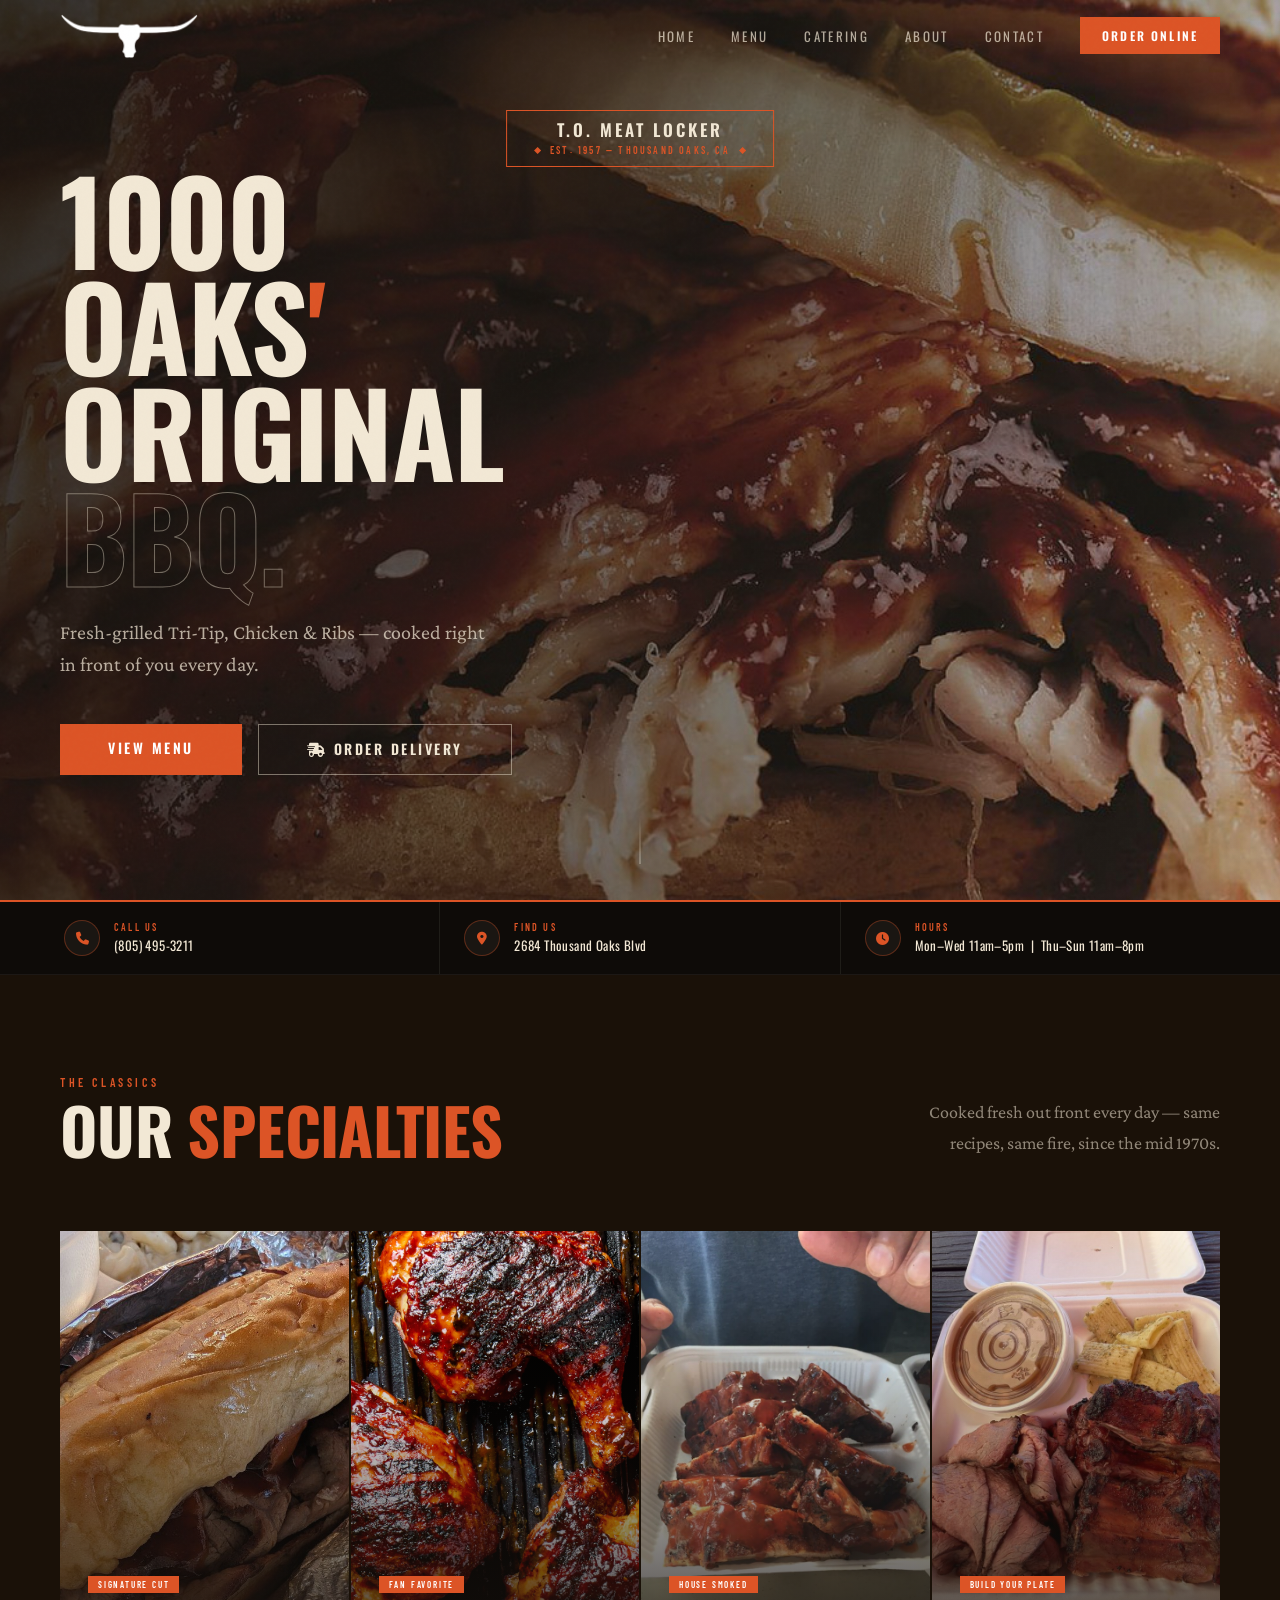
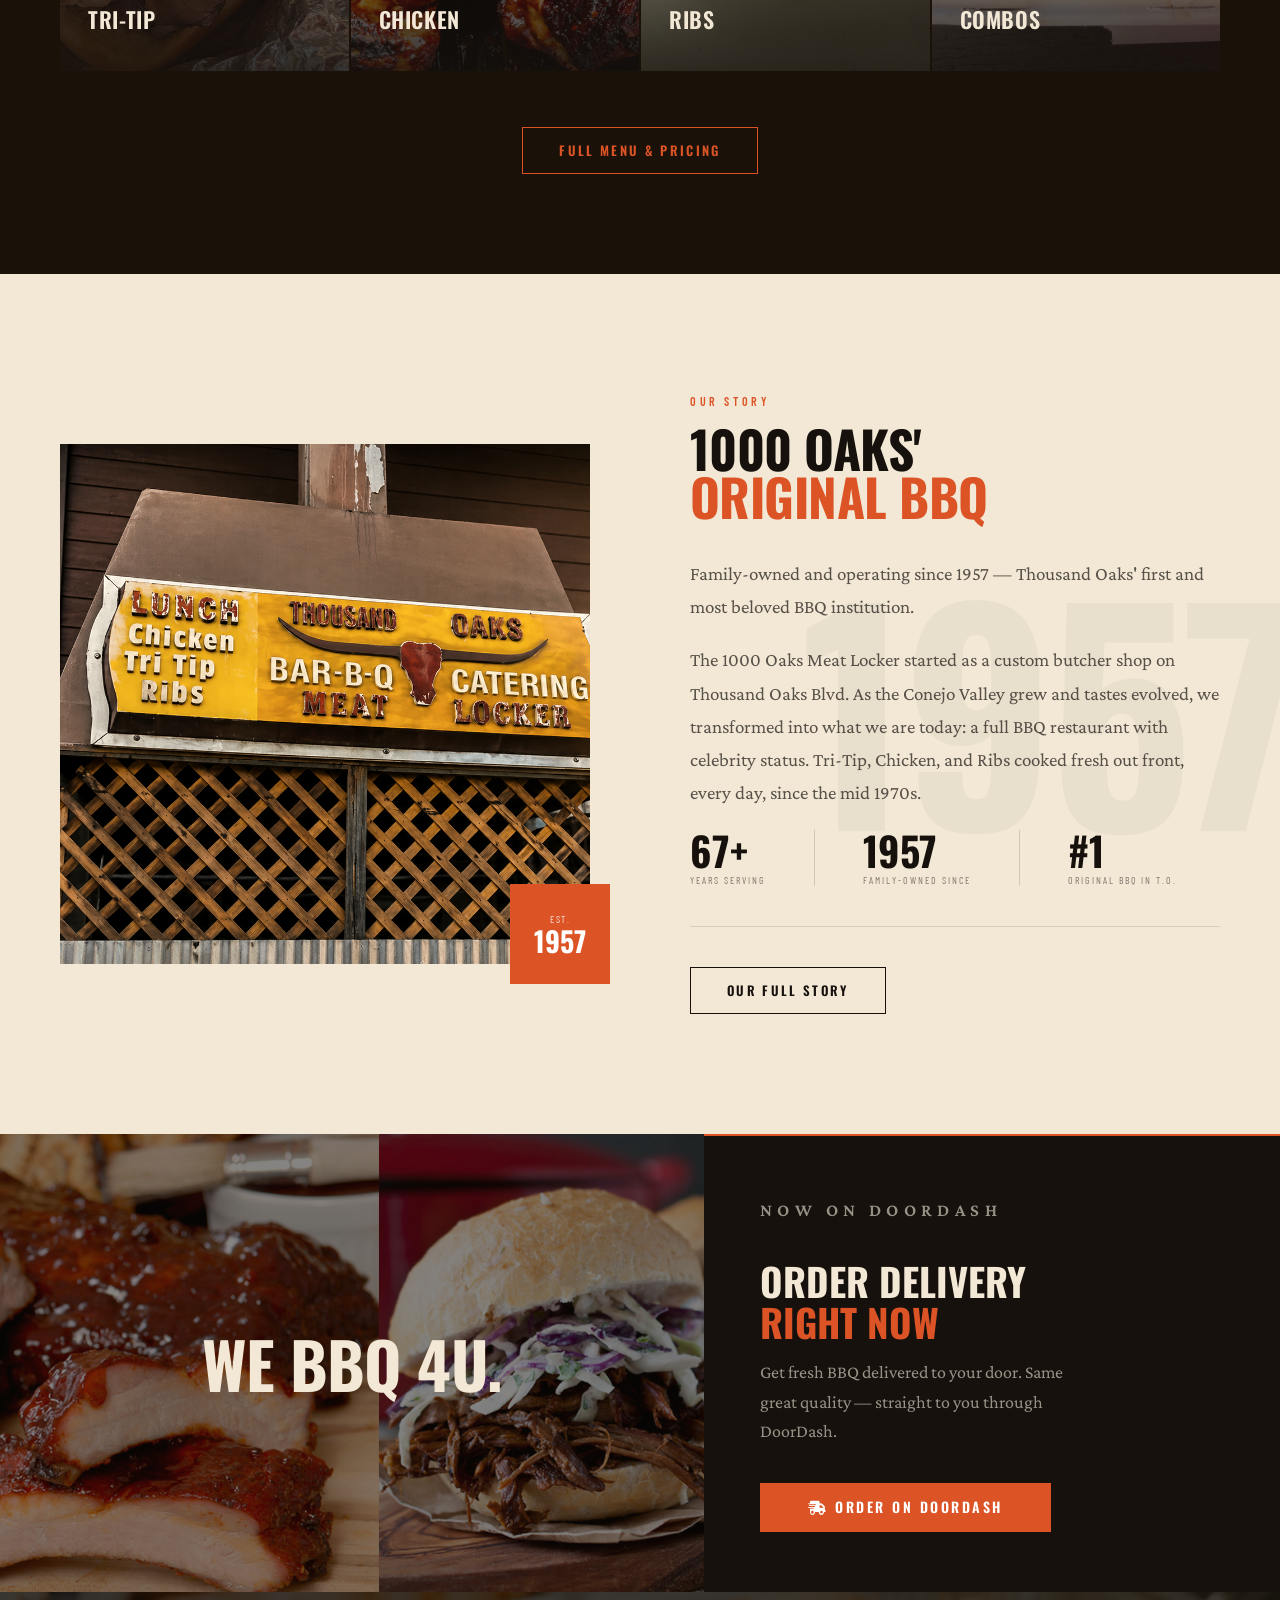
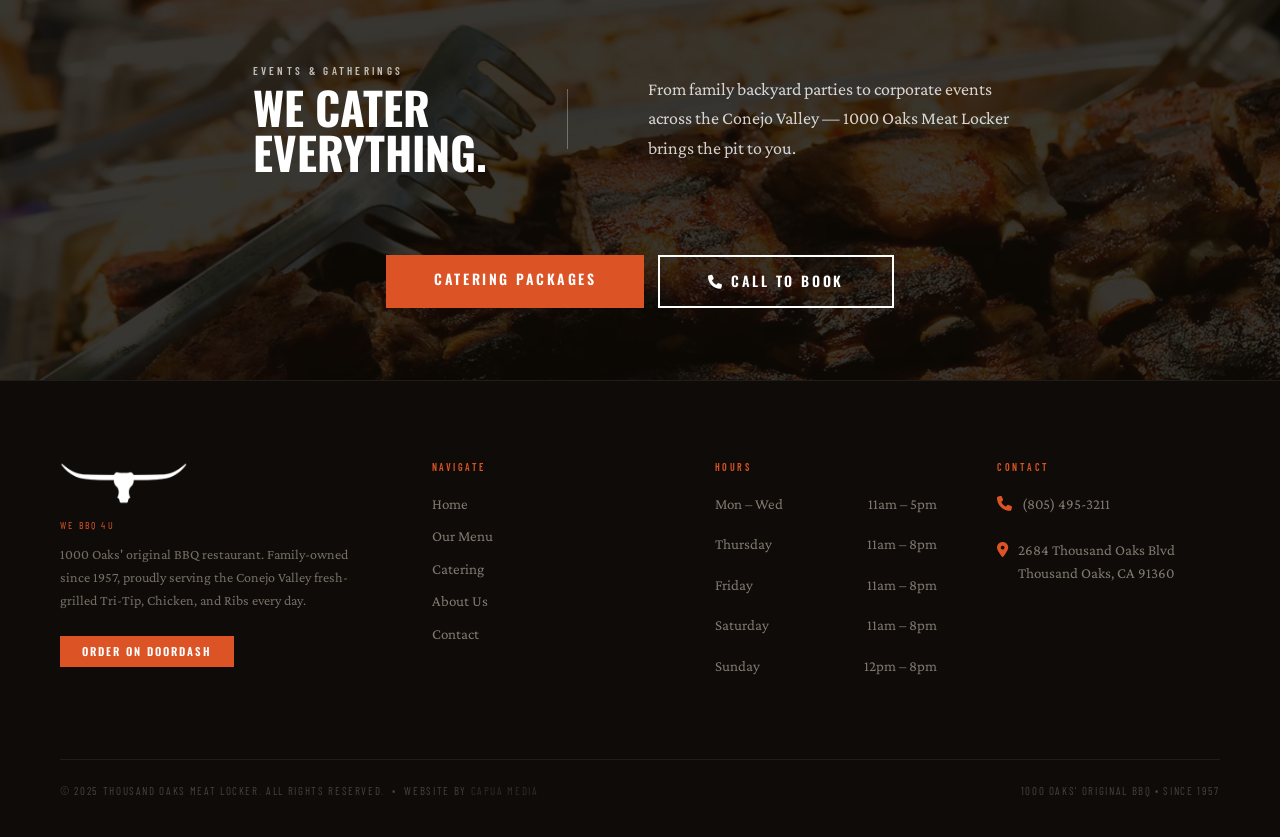
==== commit 7bbd4853: "Add Capua Media credit to footer across all pages Co-Authored-By: Claude Sonnet 4.6 <noreply@anthrop" ====
--- a/index.html
+++ b/index.html
@@ -3,7 +3,7 @@
 <head>
   <meta charset="UTF-8" />
   <meta name="viewport" content="width=device-width, initial-scale=1.0" />
-  <meta name="description" content="1000 Oaks Meat Locker — Thousand Oak's original BBQ restaurant since 1957. Fresh-grilled Tri-Tip, Chicken, and Ribs. We BBQ 4U." />
+  <meta name="description" content="1000 Oaks Meat Locker — Thousand Oaks' original BBQ restaurant since 1957. Fresh-grilled Tri-Tip, Chicken, and Ribs. We BBQ 4U." />
   <title>1000 Oaks Meat Locker | We BBQ 4U Since 1957</title>
   <link rel="icon" type="image/png" href="favicon.png" />
   <link rel="icon" type="image/png" sizes="192x192" href="favicon-192.png" />
@@ -336,7 +336,7 @@
       </div>
 
       <div class="footer-bottom">
-        <span>&copy; 2025 Thousand Oaks Meat Locker. All rights reserved.</span>
+        <span>&copy; 2025 Thousand Oaks Meat Locker. All rights reserved. &nbsp;&bull;&nbsp; Website by <a href="https://capua.media" target="_blank" rel="noopener" style="color:inherit; opacity:0.6; text-decoration:none;">Capua Media</a></span>
         <span>1000 Oaks' Original BBQ &bull; Since 1957</span>
       </div>
     </div>
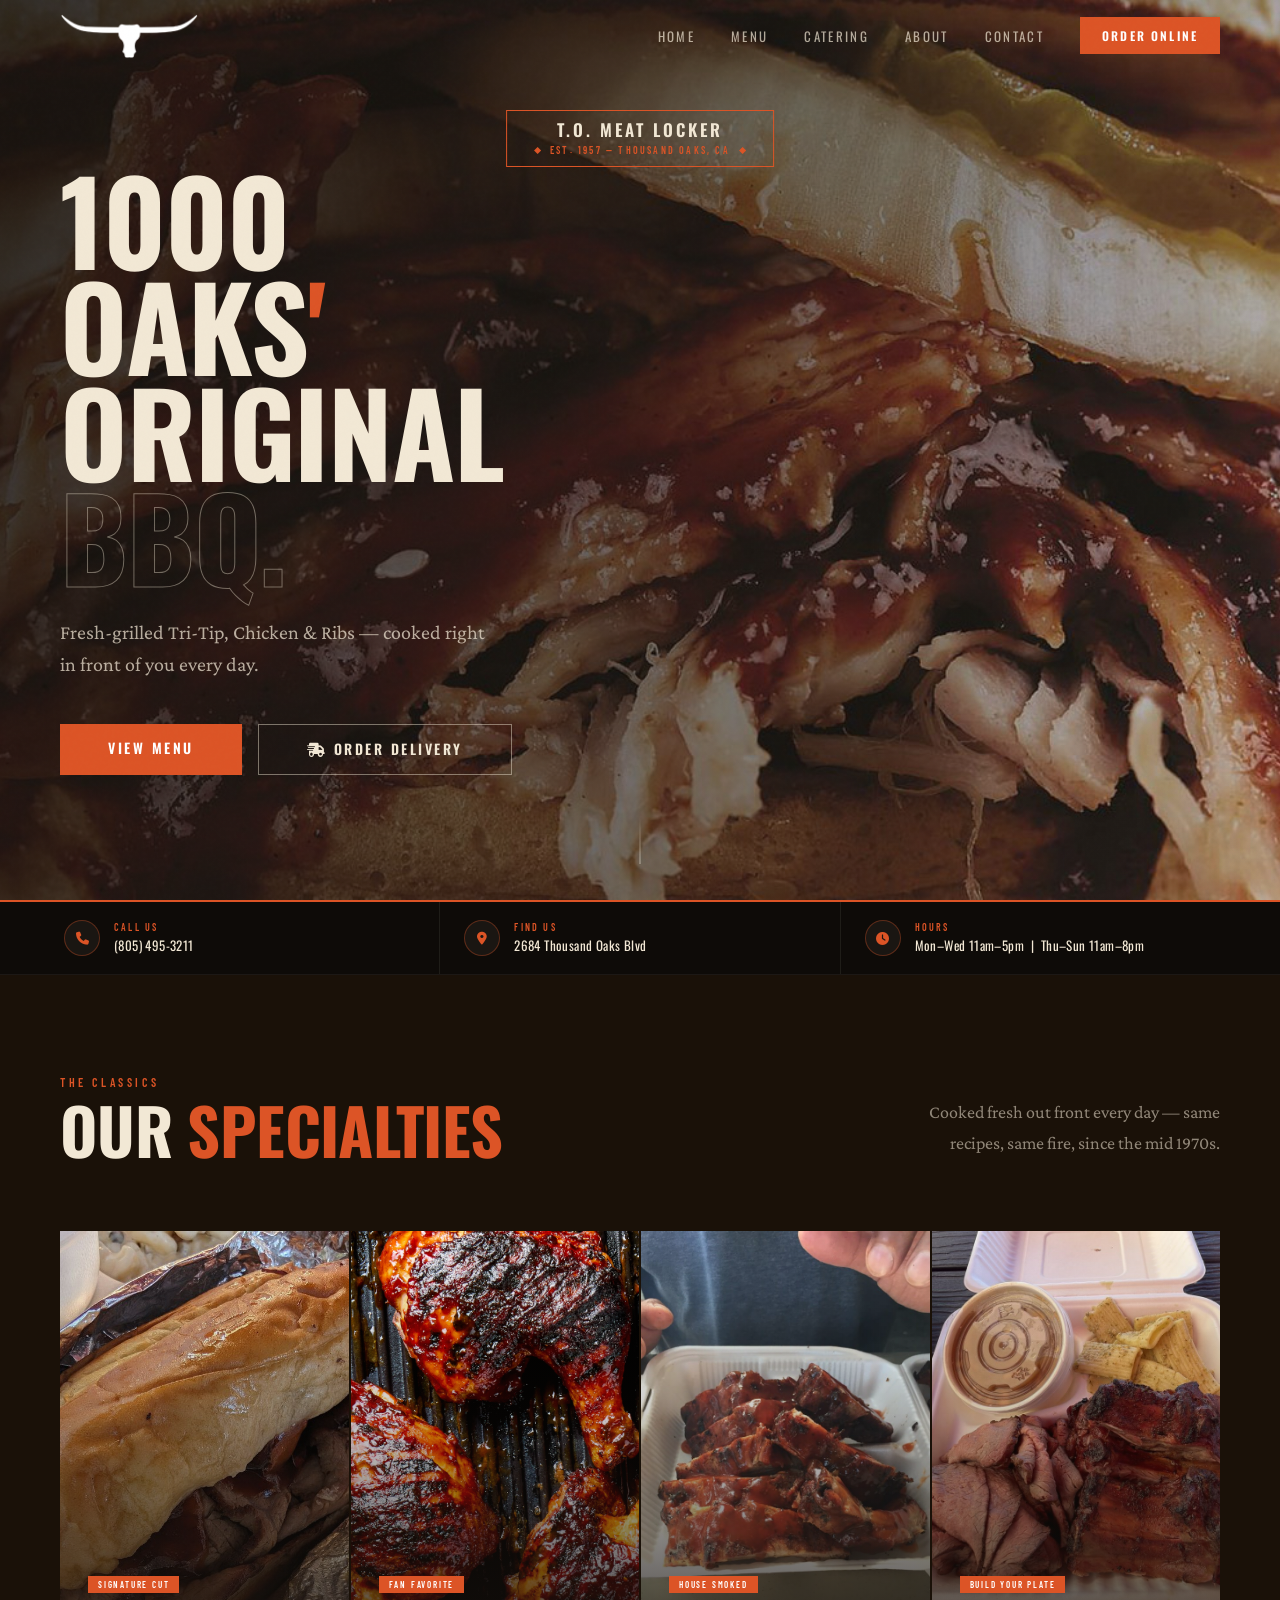
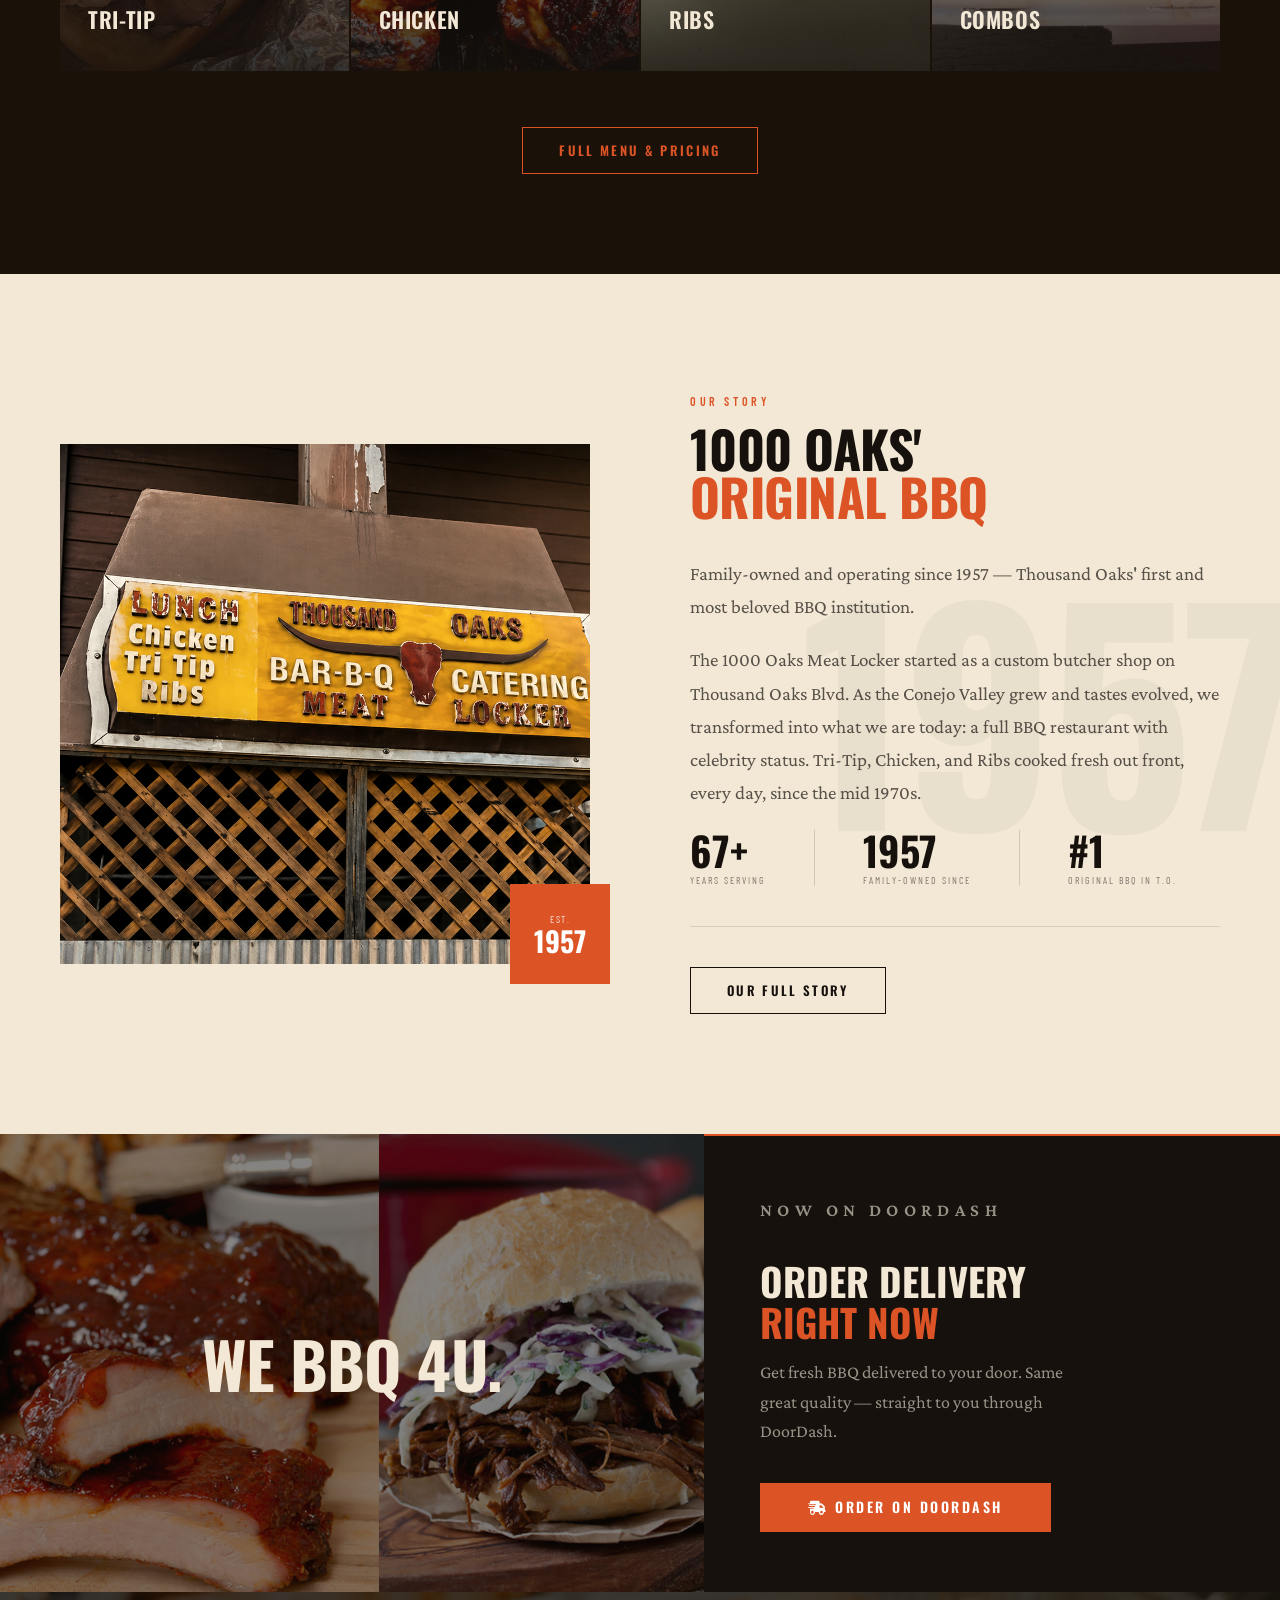
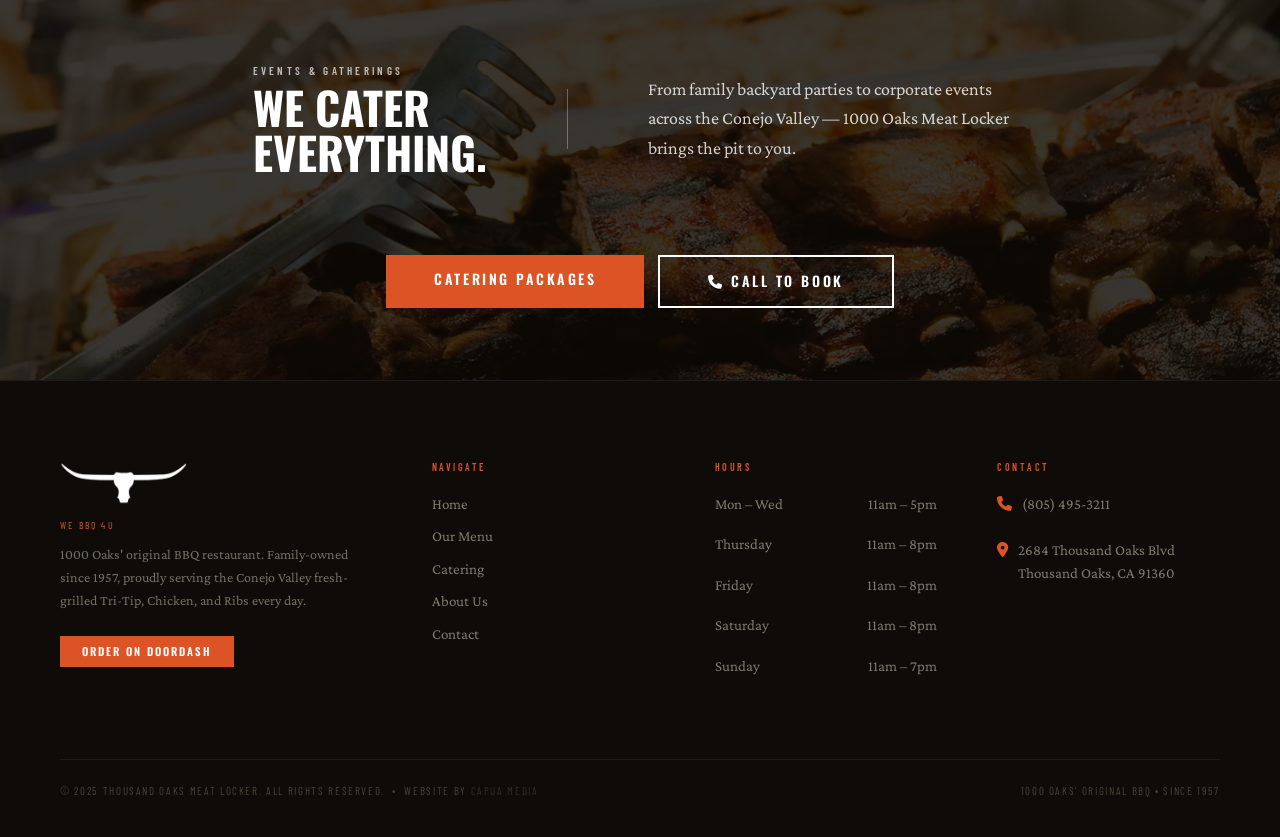
==== commit 2f9da300: "Update Sunday hours to 11am–7pm across all pages Co-Authored-By: Claude Sonnet 4.6 <noreply@anthropi" ====
--- a/index.html
+++ b/index.html
@@ -312,7 +312,7 @@
             <div class="footer-hours-row"><span>Thursday</span><span>11am &ndash; 8pm</span></div>
             <div class="footer-hours-row"><span>Friday</span><span>11am &ndash; 8pm</span></div>
             <div class="footer-hours-row"><span>Saturday</span><span>11am &ndash; 8pm</span></div>
-            <div class="footer-hours-row"><span>Sunday</span><span>12pm &ndash; 8pm</span></div>
+            <div class="footer-hours-row"><span>Sunday</span><span>11am &ndash; 7pm</span></div>
           </div>
         </div>
 
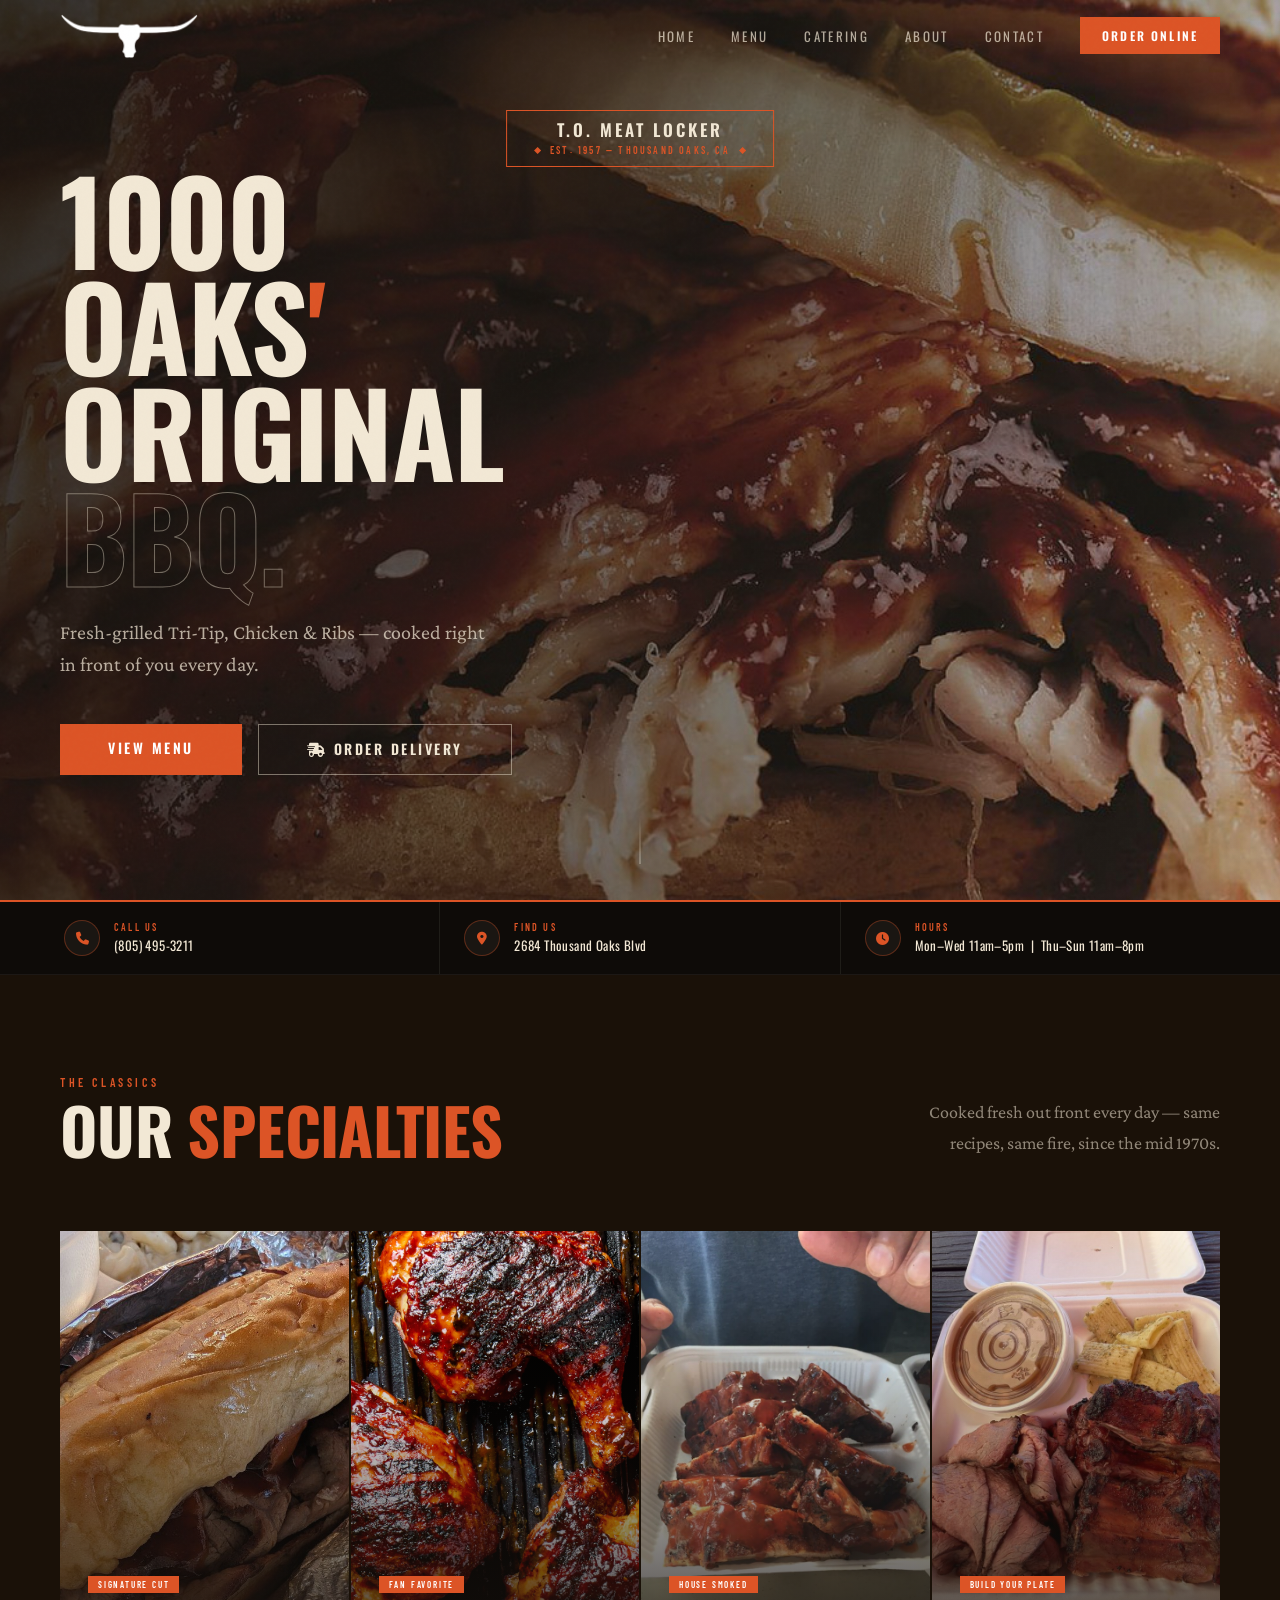
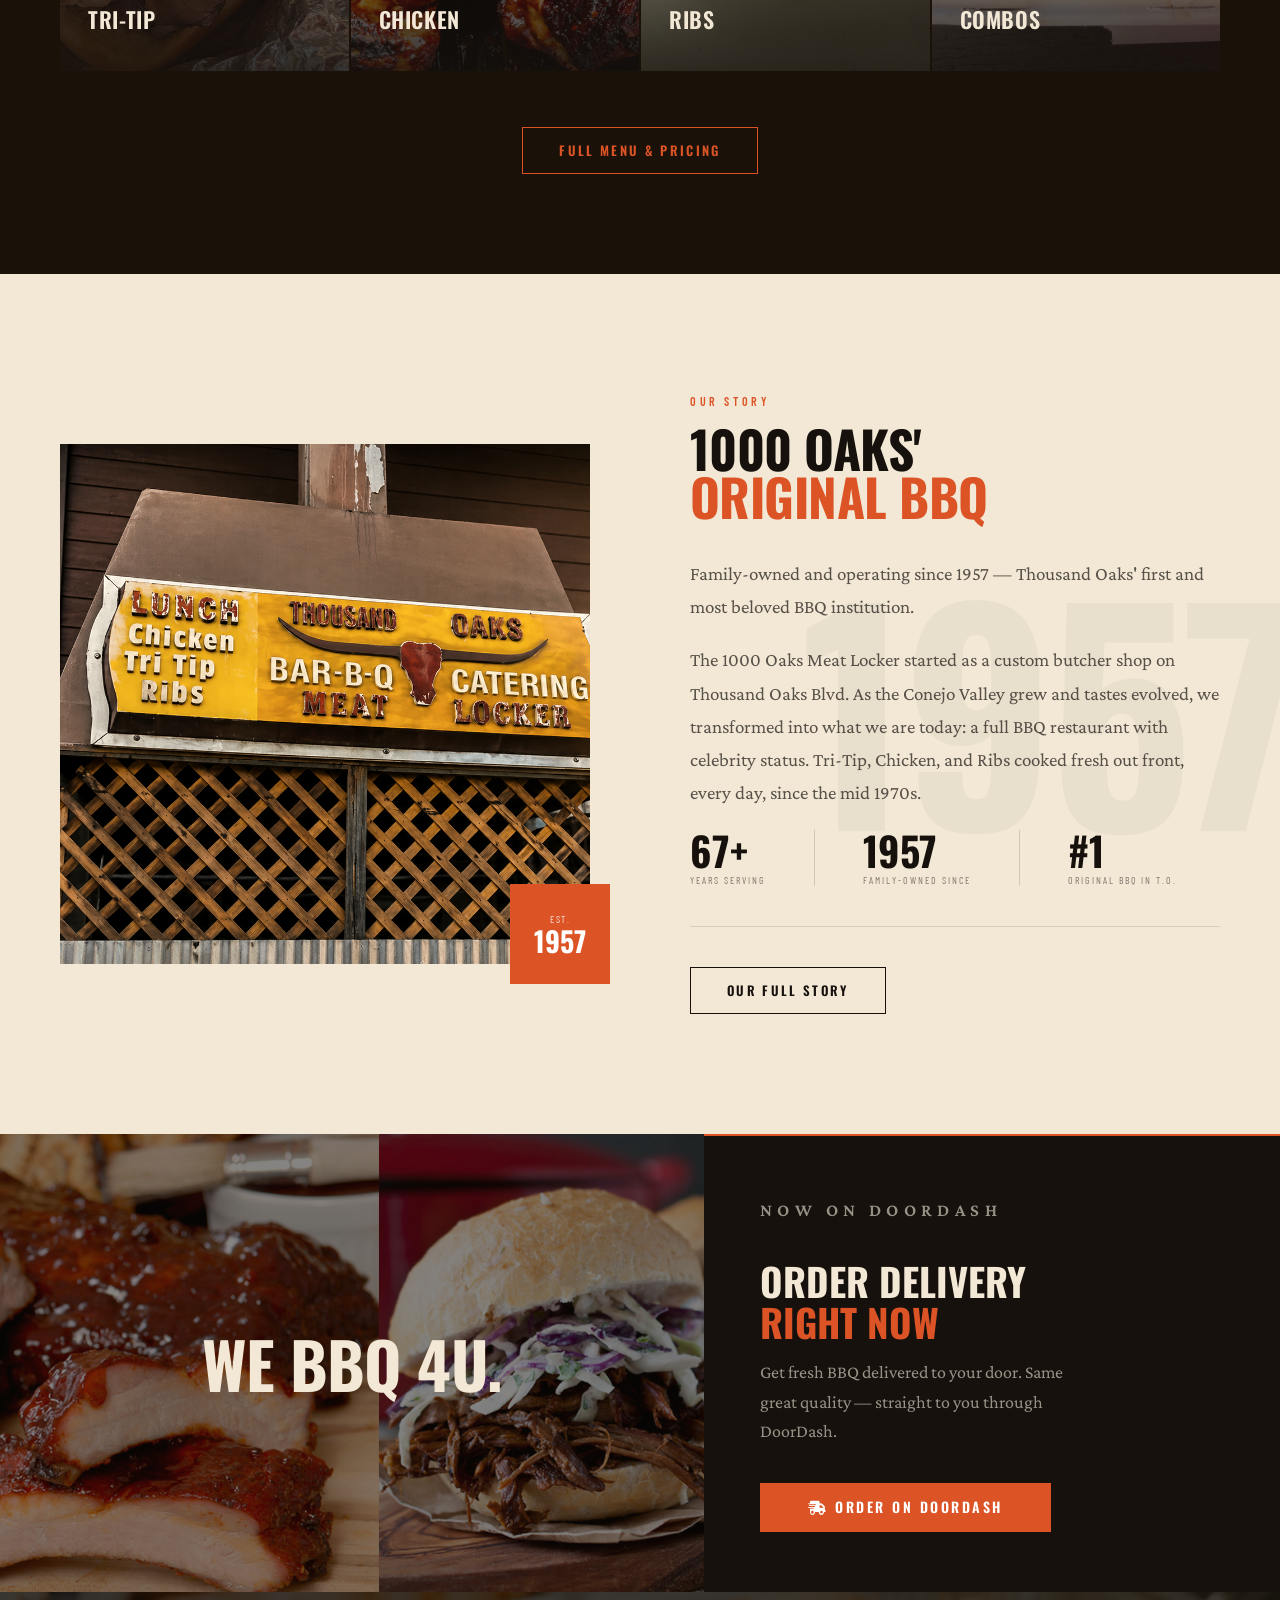
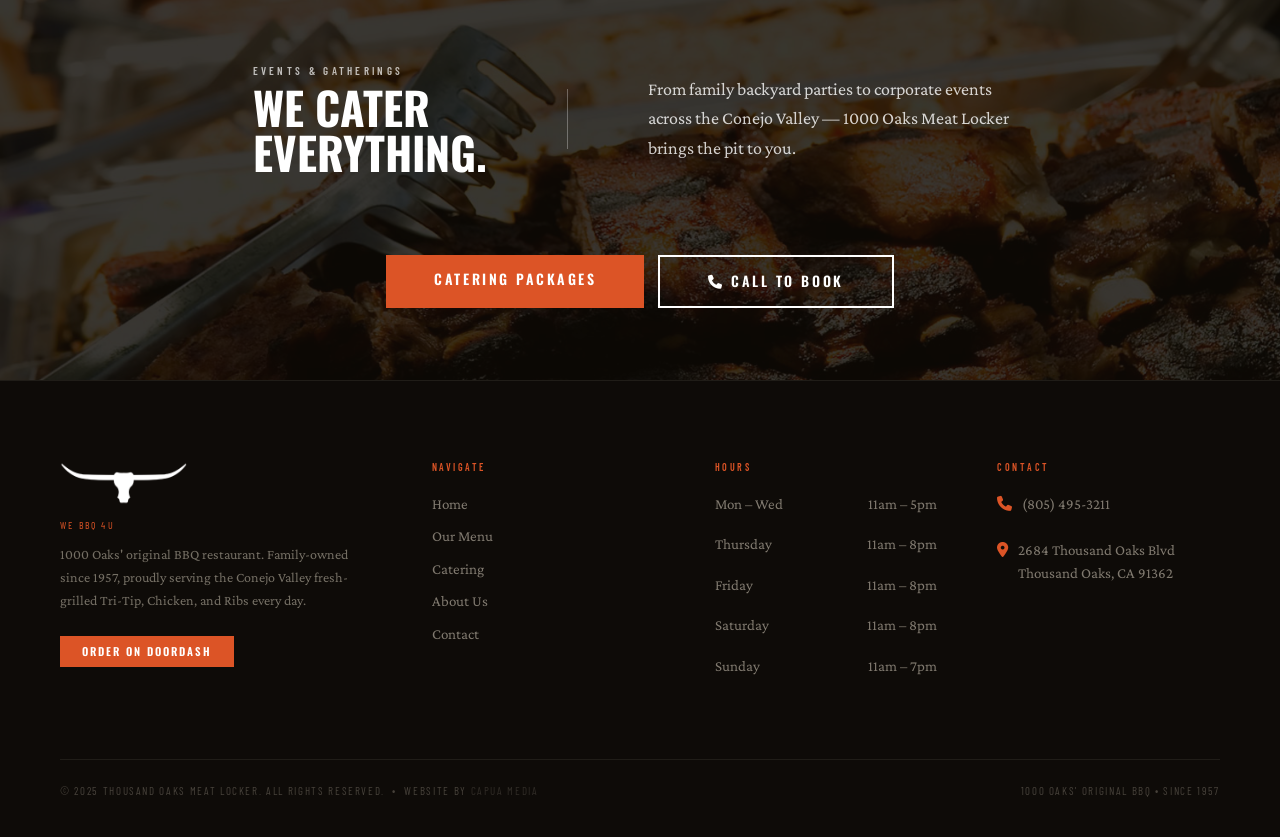
==== commit 5d1e27b7: "Fix ZIP code to 91362 and add Restaurant JSON-LD schema" ====
--- a/index.html
+++ b/index.html
@@ -14,6 +14,37 @@
   <link rel="stylesheet" href="https://cdnjs.cloudflare.com/ajax/libs/font-awesome/6.5.1/css/all.min.css" />
   <link rel="stylesheet" href="css/style.css" />
   <script src="https://elfsightcdn.com/platform.js" async></script>
+  <script type="application/ld+json">
+  {
+    "@context": "https://schema.org",
+    "@type": "Restaurant",
+    "name": "Thousand Oaks Meat Locker",
+    "description": "1000 Oaks' original BBQ restaurant. Family-owned, proudly serving the Conejo Valley fresh-grilled Tri-Tip, Chicken, and Ribs every day.",
+    "image": "https://www.thousandoaksmeatlocker.com/images/thousand-oaks-meatlocker.jpg",
+    "url": "https://www.thousandoaksmeatlocker.com",
+    "telephone": "+18054953211",
+    "servesCuisine": ["Barbecue", "American"],
+    "priceRange": "$$",
+    "address": {
+      "@type": "PostalAddress",
+      "streetAddress": "2684 Thousand Oaks Blvd",
+      "addressLocality": "Thousand Oaks",
+      "addressRegion": "CA",
+      "postalCode": "91362",
+      "addressCountry": "US"
+    },
+    "geo": {
+      "@type": "GeoCoordinates",
+      "latitude": 34.171956,
+      "longitude": -118.84029
+    },
+    "openingHoursSpecification": [
+      { "@type": "OpeningHoursSpecification", "dayOfWeek": ["Monday", "Tuesday", "Wednesday"], "opens": "11:00", "closes": "17:00" },
+      { "@type": "OpeningHoursSpecification", "dayOfWeek": ["Thursday", "Friday", "Saturday"], "opens": "11:00", "closes": "20:00" },
+      { "@type": "OpeningHoursSpecification", "dayOfWeek": "Sunday", "opens": "11:00", "closes": "19:00" }
+    ]
+  }
+  </script>
 </head>
 <body>
 
@@ -95,7 +126,7 @@
 
       <div class="info-divider" aria-hidden="true"></div>
 
-      <a href="https://maps.google.com/?q=2684+Thousand+Oaks+Blvd,+Thousand+Oaks+CA+91360"
+      <a href="https://maps.google.com/?q=2684+Thousand+Oaks+Blvd,+Thousand+Oaks+CA+91362"
          target="_blank" rel="noopener" class="info-item">
         <div class="info-icon" aria-hidden="true">
           <i class="fa-solid fa-location-dot"></i>
@@ -325,9 +356,9 @@
             </div>
             <div class="footer-contact-row">
               <i class="fa-solid fa-location-dot" aria-hidden="true"></i>
-              <a href="https://maps.google.com/?q=2684+Thousand+Oaks+Blvd,+Thousand+Oaks+CA+91360"
+              <a href="https://maps.google.com/?q=2684+Thousand+Oaks+Blvd,+Thousand+Oaks+CA+91362"
                  target="_blank" rel="noopener">
-                2684 Thousand Oaks Blvd<br>Thousand Oaks, CA 91360
+                2684 Thousand Oaks Blvd<br>Thousand Oaks, CA 91362
               </a>
             </div>
           </div>
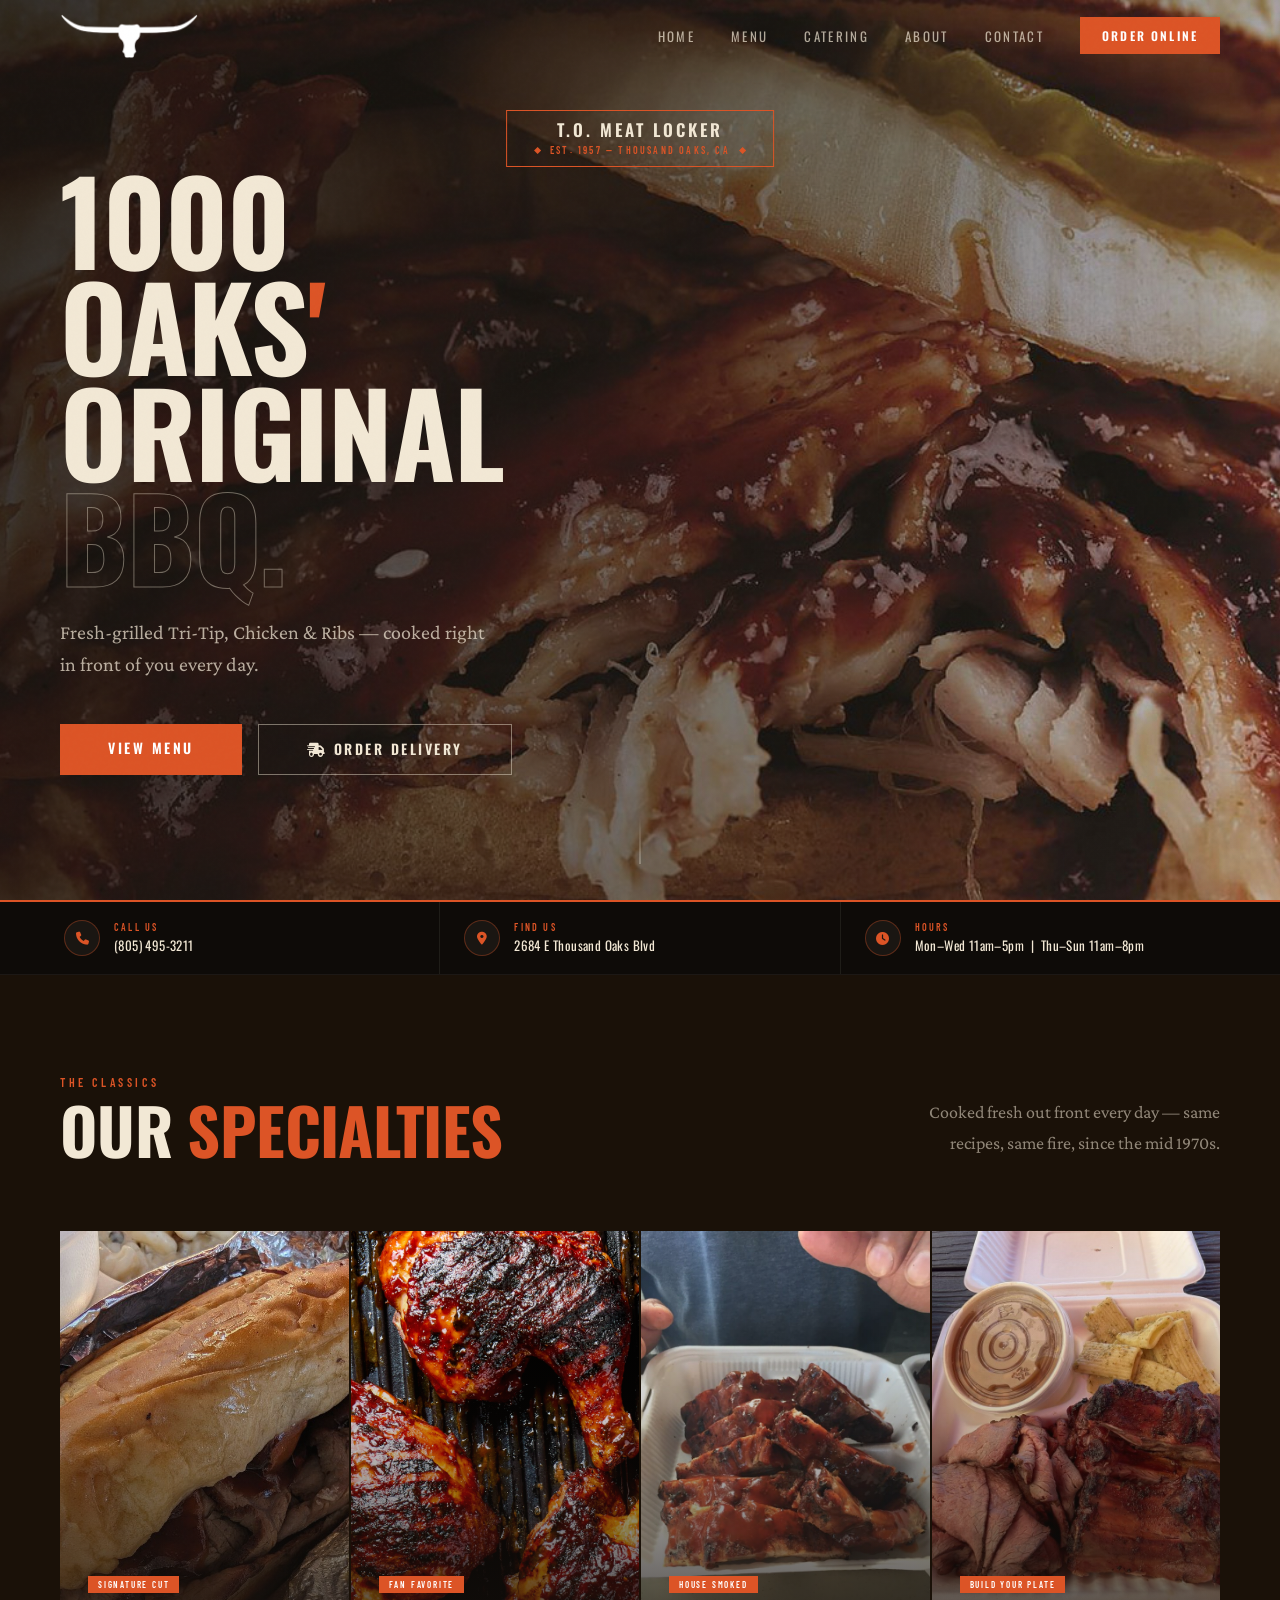
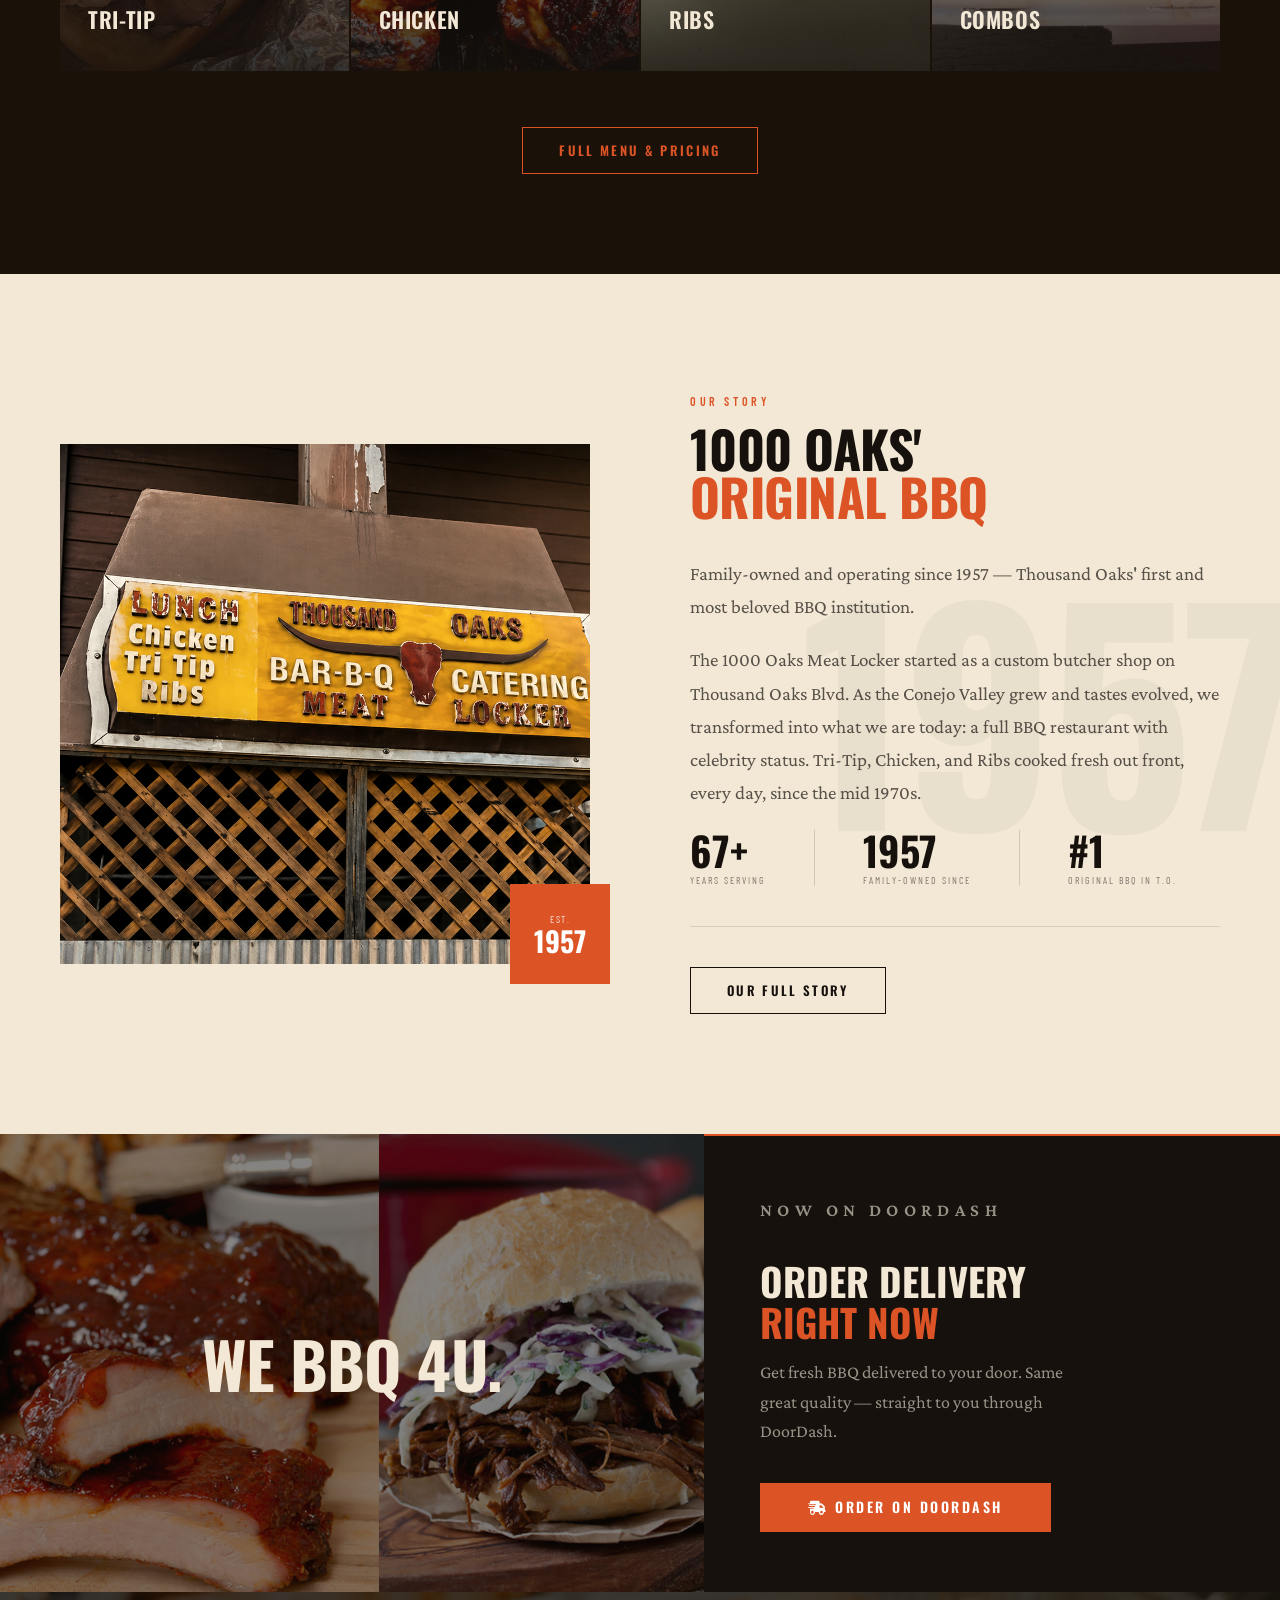
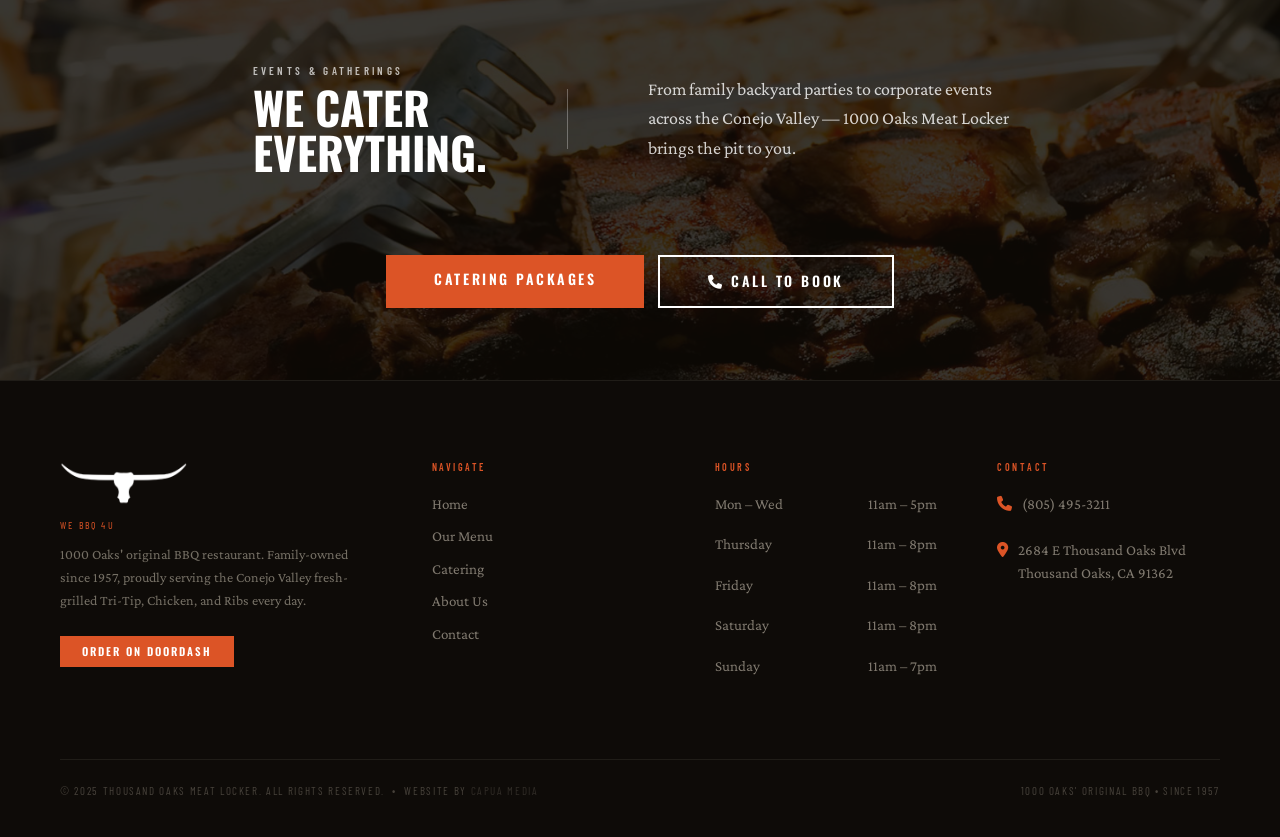
==== commit fbb494bb: "Correct street address to include East (E) directional prefix" ====
--- a/index.html
+++ b/index.html
@@ -27,7 +27,7 @@
     "priceRange": "$$",
     "address": {
       "@type": "PostalAddress",
-      "streetAddress": "2684 Thousand Oaks Blvd",
+      "streetAddress": "2684 E Thousand Oaks Blvd",
       "addressLocality": "Thousand Oaks",
       "addressRegion": "CA",
       "postalCode": "91362",
@@ -126,14 +126,14 @@
 
       <div class="info-divider" aria-hidden="true"></div>
 
-      <a href="https://maps.google.com/?q=2684+Thousand+Oaks+Blvd,+Thousand+Oaks+CA+91362"
+      <a href="https://maps.google.com/?q=2684+E+Thousand+Oaks+Blvd,+Thousand+Oaks+CA+91362"
          target="_blank" rel="noopener" class="info-item">
         <div class="info-icon" aria-hidden="true">
           <i class="fa-solid fa-location-dot"></i>
         </div>
         <div>
           <span class="info-label">Find Us</span>
-          <span class="info-value">2684 Thousand Oaks Blvd</span>
+          <span class="info-value">2684 E Thousand Oaks Blvd</span>
         </div>
       </a>
 
@@ -356,9 +356,9 @@
             </div>
             <div class="footer-contact-row">
               <i class="fa-solid fa-location-dot" aria-hidden="true"></i>
-              <a href="https://maps.google.com/?q=2684+Thousand+Oaks+Blvd,+Thousand+Oaks+CA+91362"
+              <a href="https://maps.google.com/?q=2684+E+Thousand+Oaks+Blvd,+Thousand+Oaks+CA+91362"
                  target="_blank" rel="noopener">
-                2684 Thousand Oaks Blvd<br>Thousand Oaks, CA 91362
+                2684 E Thousand Oaks Blvd<br>Thousand Oaks, CA 91362
               </a>
             </div>
           </div>
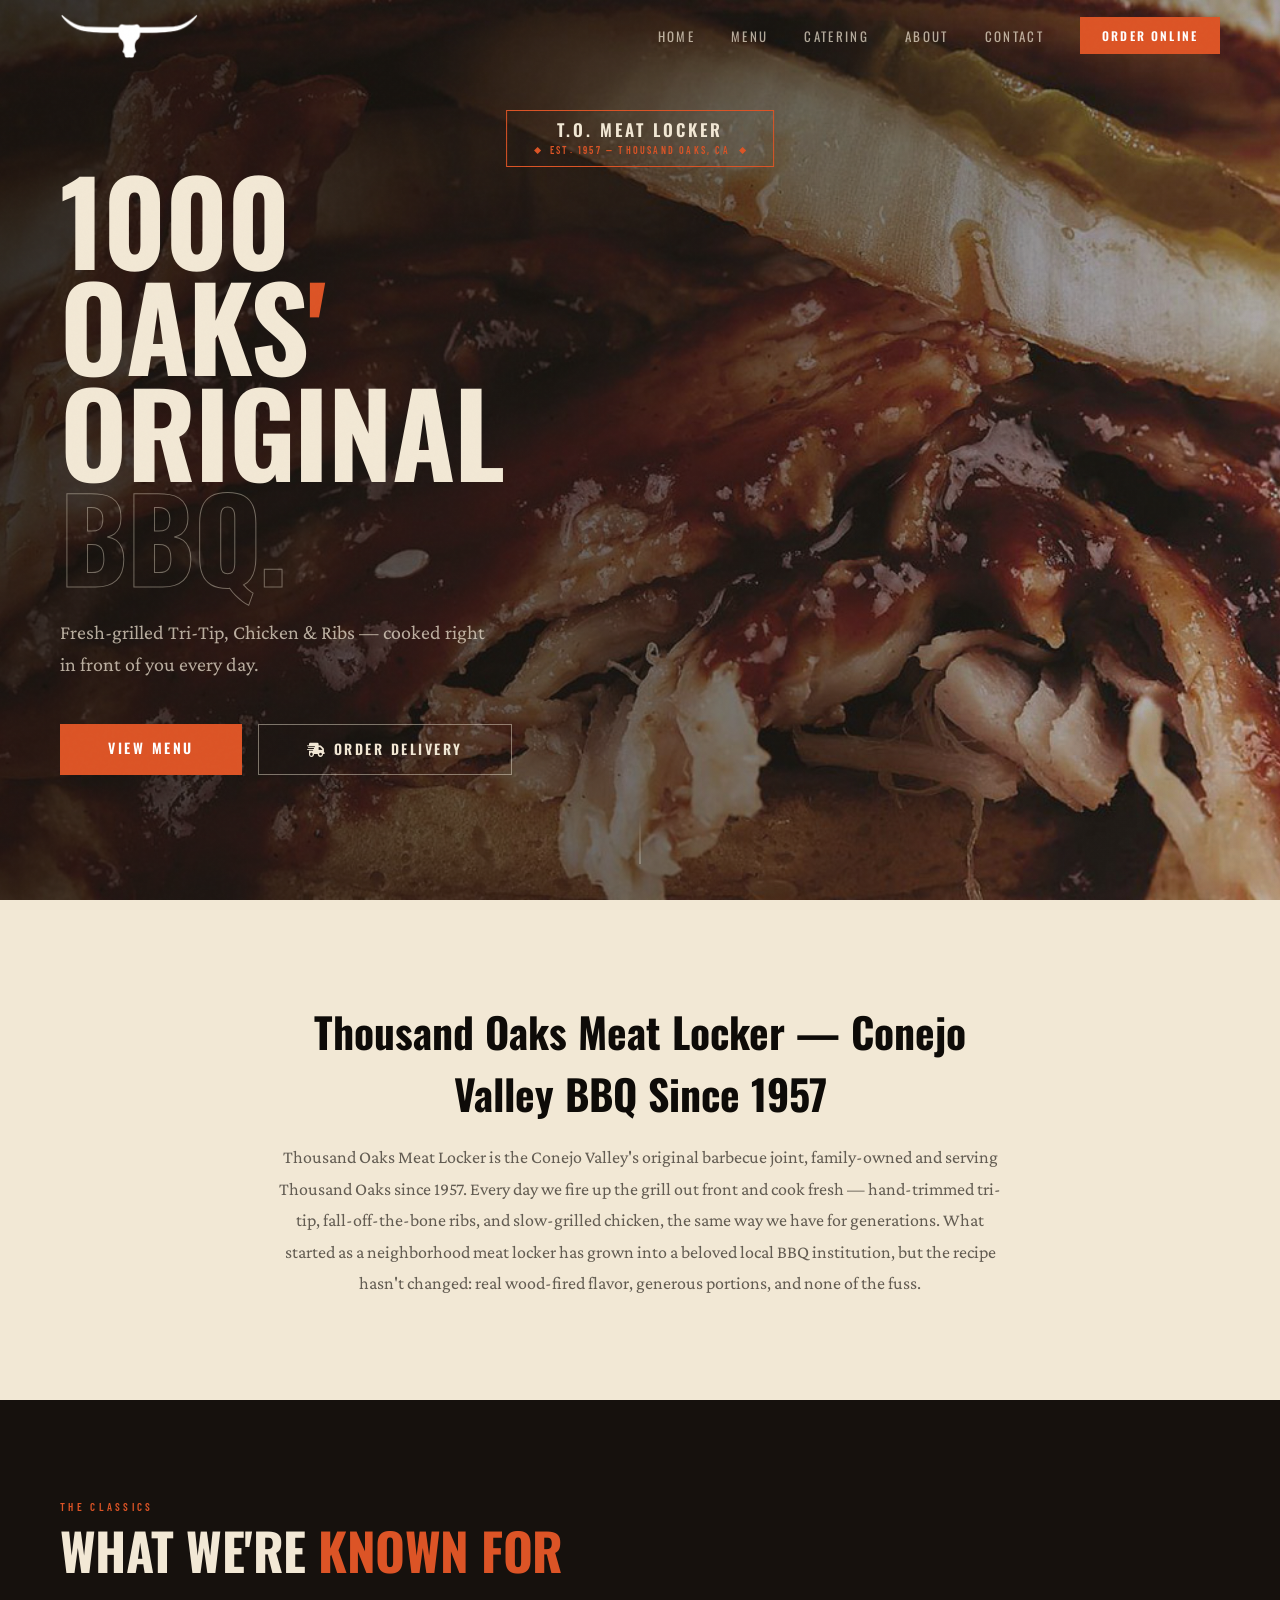
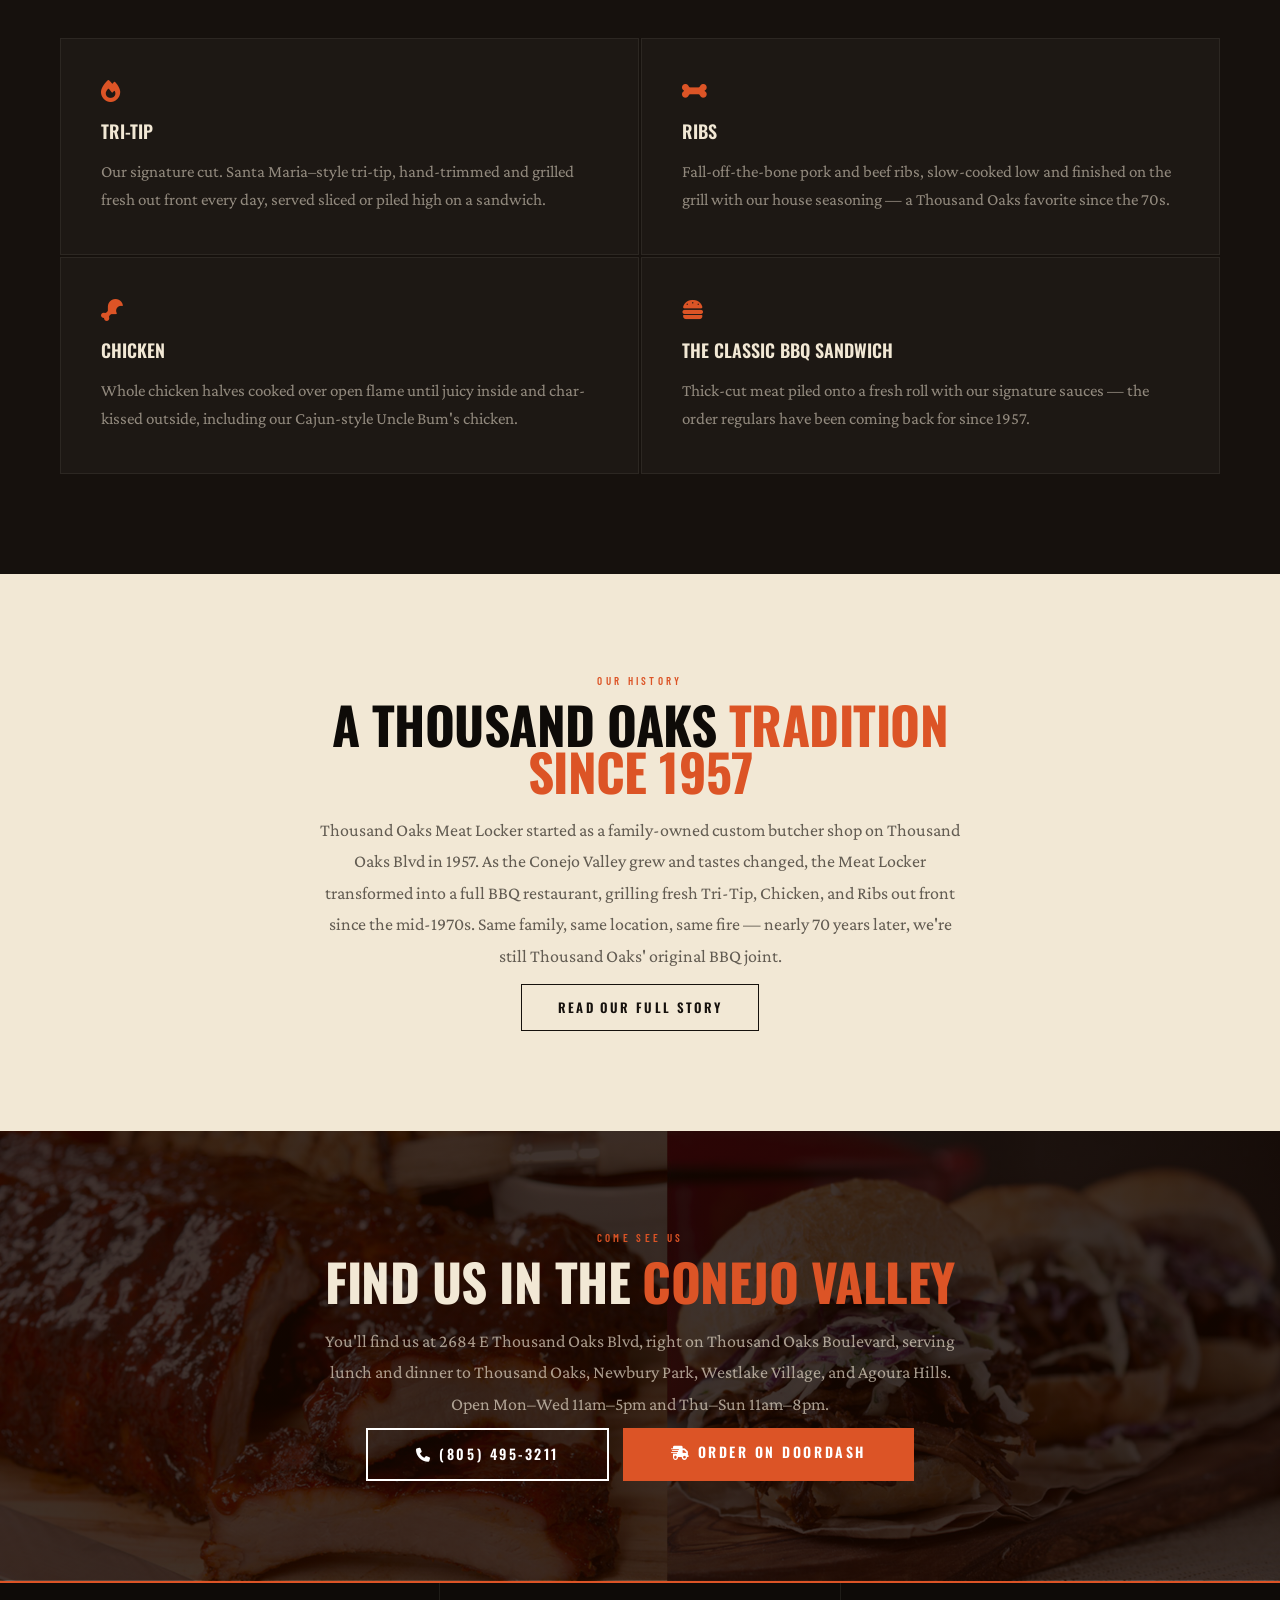
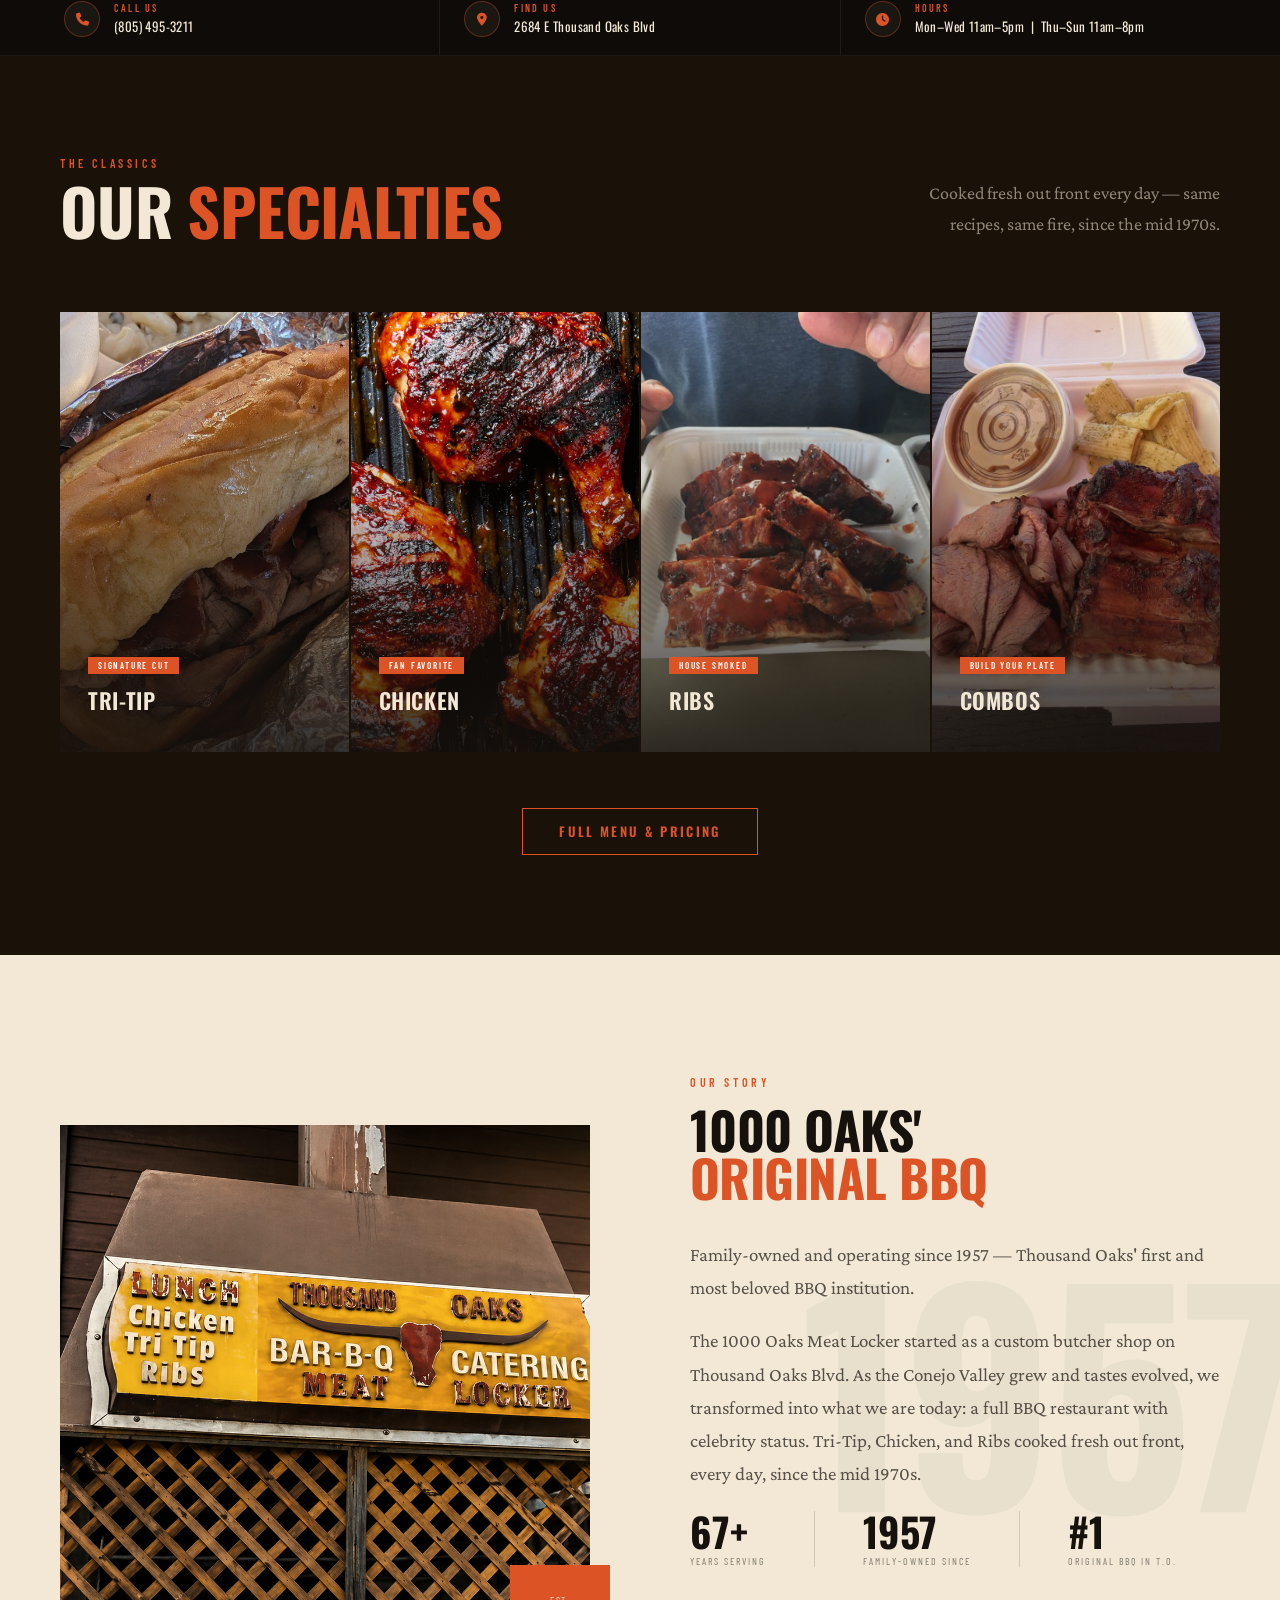
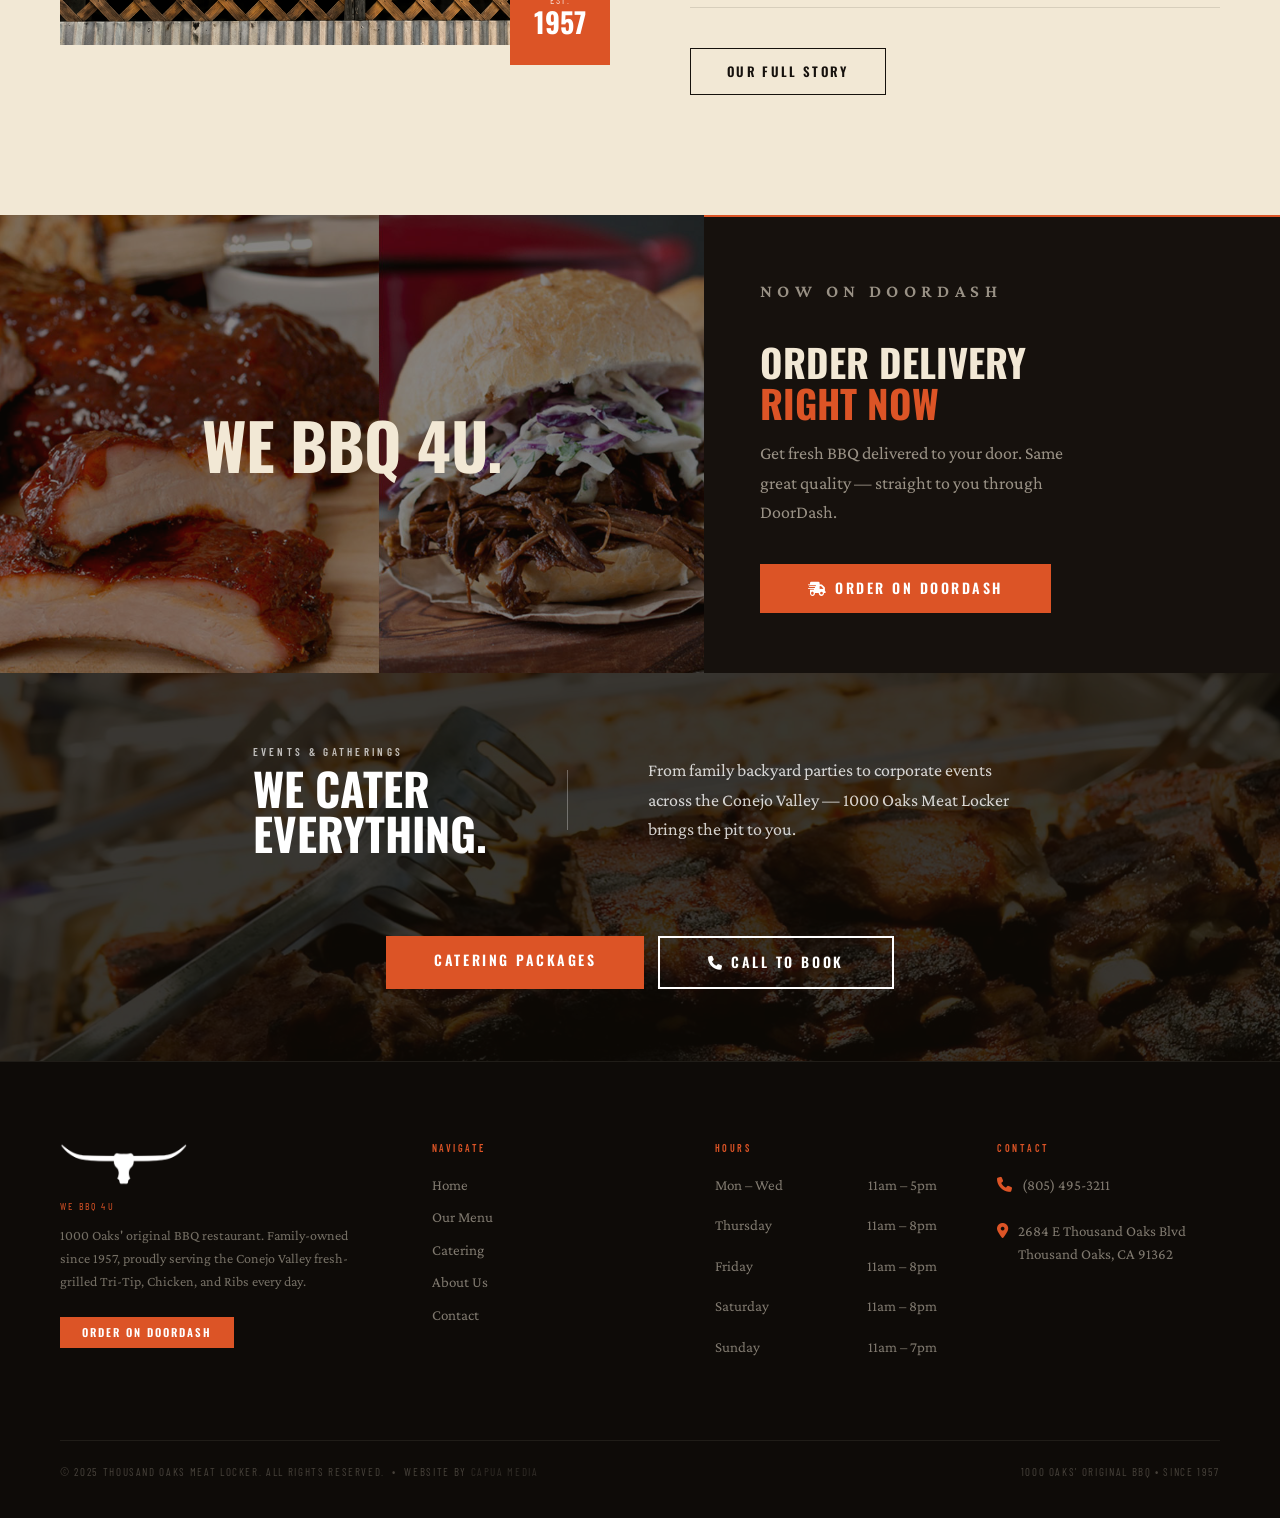
==== commit 4d638821: "SEO overhaul: favicons, meta/OG tags, richer schema, and site copy Regenerate a complete favicon set" ====
--- a/index.html
+++ b/index.html
@@ -3,11 +3,31 @@
 <head>
   <meta charset="UTF-8" />
   <meta name="viewport" content="width=device-width, initial-scale=1.0" />
-  <meta name="description" content="1000 Oaks Meat Locker — Thousand Oaks' original BBQ restaurant since 1957. Fresh-grilled Tri-Tip, Chicken, and Ribs. We BBQ 4U." />
-  <title>1000 Oaks Meat Locker | We BBQ 4U Since 1957</title>
-  <link rel="icon" type="image/png" href="favicon.png" />
-  <link rel="icon" type="image/png" sizes="192x192" href="favicon-192.png" />
-  <link rel="apple-touch-icon" href="favicon-apple.png" />
+  <meta name="description" content="Family-owned BBQ in Thousand Oaks since 1957. Fresh-grilled tri-tip, ribs, and chicken cooked out front daily. Dine in, take out, or order on DoorDash." />
+  <title>Thousand Oaks Meat Locker | BBQ in the Conejo Valley Since 1957</title>
+  <link rel="canonical" href="https://www.thousandoaksmeatlocker.com/">
+
+  <meta property="og:type" content="restaurant">
+  <meta property="og:site_name" content="Thousand Oaks Meat Locker">
+  <meta property="og:title" content="Thousand Oaks Meat Locker | BBQ in the Conejo Valley Since 1957">
+  <meta property="og:description" content="Family-owned BBQ in Thousand Oaks since 1957. Fresh-grilled tri-tip, ribs, and chicken, cooked out front every day. Dine in, take out, or order on DoorDash.">
+  <meta property="og:url" content="https://www.thousandoaksmeatlocker.com/">
+  <meta property="og:image" content="https://www.thousandoaksmeatlocker.com/images/bbq-sandwich.jpg">
+  <meta property="og:image:width" content="1920">
+  <meta property="og:image:height" content="696">
+
+  <meta name="twitter:card" content="summary_large_image">
+  <meta name="twitter:title" content="Thousand Oaks Meat Locker | BBQ Since 1957">
+  <meta name="twitter:description" content="Family-owned BBQ in Thousand Oaks. Fresh-grilled tri-tip, ribs, and chicken every day.">
+  <meta name="twitter:image" content="https://www.thousandoaksmeatlocker.com/images/bbq-sandwich.jpg">
+
+  <link rel="icon" href="/favicon.ico" sizes="any">
+  <link rel="icon" type="image/png" sizes="96x96" href="/favicon-96x96.png">
+  <link rel="icon" type="image/png" sizes="48x48" href="/favicon-48x48.png">
+  <link rel="icon" type="image/png" sizes="32x32" href="/favicon-32x32.png">
+  <link rel="icon" type="image/png" sizes="16x16" href="/favicon-16x16.png">
+  <link rel="apple-touch-icon" sizes="180x180" href="/apple-touch-icon.png">
+  <link rel="manifest" href="/site.webmanifest">
   <link rel="preconnect" href="https://fonts.googleapis.com" />
   <link rel="preconnect" href="https://fonts.gstatic.com" crossorigin />
   <link href="https://fonts.googleapis.com/css2?family=Oswald:wght@300;400;500;600;700&family=Crimson+Pro:ital,wght@0,400;0,600;1,400;1,600&family=Barlow+Condensed:wght@400;500;600&display=swap" rel="stylesheet" />
@@ -19,12 +39,14 @@
     "@context": "https://schema.org",
     "@type": "Restaurant",
     "name": "Thousand Oaks Meat Locker",
-    "description": "1000 Oaks' original BBQ restaurant. Family-owned, proudly serving the Conejo Valley fresh-grilled Tri-Tip, Chicken, and Ribs every day.",
-    "image": "https://www.thousandoaksmeatlocker.com/images/thousand-oaks-meatlocker.jpg",
+    "description": "1000 Oaks' original BBQ restaurant, family-owned since 1957, serving the Conejo Valley fresh-grilled tri-tip, chicken, and ribs every day.",
+    "image": "https://www.thousandoaksmeatlocker.com/images/bbq-sandwich.jpg",
     "url": "https://www.thousandoaksmeatlocker.com",
     "telephone": "+18054953211",
     "servesCuisine": ["Barbecue", "American"],
     "priceRange": "$$",
+    "paymentAccepted": "Cash, Credit Card",
+    "acceptsReservations": false,
     "address": {
       "@type": "PostalAddress",
       "streetAddress": "2684 E Thousand Oaks Blvd",
@@ -33,16 +55,26 @@
       "postalCode": "91362",
       "addressCountry": "US"
     },
-    "geo": {
-      "@type": "GeoCoordinates",
-      "latitude": 34.171956,
-      "longitude": -118.84029
-    },
+    "geo": { "@type": "GeoCoordinates", "latitude": 34.171956, "longitude": -118.84029 },
+    "hasMap": "https://www.google.com/maps?q=Thousand+Oaks+Meat+Locker,+2684+E+Thousand+Oaks+Blvd,+Thousand+Oaks,+CA+91362",
     "openingHoursSpecification": [
-      { "@type": "OpeningHoursSpecification", "dayOfWeek": ["Monday", "Tuesday", "Wednesday"], "opens": "11:00", "closes": "17:00" },
-      { "@type": "OpeningHoursSpecification", "dayOfWeek": ["Thursday", "Friday", "Saturday"], "opens": "11:00", "closes": "20:00" },
+      { "@type": "OpeningHoursSpecification", "dayOfWeek": ["Monday","Tuesday","Wednesday"], "opens": "11:00", "closes": "17:00" },
+      { "@type": "OpeningHoursSpecification", "dayOfWeek": ["Thursday","Friday","Saturday"], "opens": "11:00", "closes": "20:00" },
       { "@type": "OpeningHoursSpecification", "dayOfWeek": "Sunday", "opens": "11:00", "closes": "19:00" }
-    ]
+    ],
+    "sameAs": [
+      "https://www.facebook.com/ThousandOaksMeatLocker/",
+      "https://www.yelp.com/biz/thousand-oaks-meat-locker-bbq-thousand-oaks",
+      "https://www.tripadvisor.com/Restaurant_Review-g60959-d2294779-Reviews-Thousand_Oaks_Meat_Locker-Thousand_Oaks_California.html",
+      "https://www.doordash.com/store/thousand-oaks-meat-locker-bbq-thousand-oaks-9116/12970/"
+    ],
+    "hasMenu": "https://www.thousandoaksmeatlocker.com/menu.html",
+    "menu": "https://www.thousandoaksmeatlocker.com/menu.html",
+    "potentialAction": {
+      "@type": "OrderAction",
+      "target": "https://www.doordash.com/store/thousand-oaks-meat-locker-bbq-thousand-oaks-9116/12970/",
+      "deliveryMethod": "http://purl.org/goodrelations/v1#DeliveryModeOwnFleet"
+    }
   }
   </script>
 </head>
@@ -89,12 +121,12 @@
 
     <div class="hero-content">
       <p class="hero-mobile-id">T.O. Meat Locker &nbsp;&bull;&nbsp; Est. 1957</p>
-      <h1 class="hero-title">
+      <div class="hero-title">
         <span class="hero-line">1000</span>
         <span class="hero-line">Oaks<span class="accent">'</span></span>
         <span class="hero-line">Original</span>
         <span class="hero-line outline">BBQ.</span>
-      </h1>
+      </div>
 
       <p class="hero-subtitle">Fresh-grilled Tri-Tip, Chicken &amp; Ribs — cooked right in front of you every day.</p>
 
@@ -108,6 +140,84 @@
     </div>
 
     <div class="scroll-indicator" aria-hidden="true"></div>
+  </section>
+
+  <!-- ── Intro ─────────────────────────────────────────────────── -->
+  <section class="page-section page-section-parchment">
+    <div class="section-inner" style="max-width:860px;">
+      <h1 style="font-family:var(--ff-head); font-size:clamp(1.8rem,4vw,2.6rem); color:var(--ink); margin-bottom:18px; text-align:center;">
+        Thousand Oaks Meat Locker — Conejo Valley BBQ Since 1957
+      </h1>
+      <p class="section-body" style="text-align:center; max-width:760px; margin:0 auto;">
+        Thousand Oaks Meat Locker is the Conejo Valley's original barbecue joint, family-owned and serving Thousand Oaks since 1957. Every day we fire up the grill out front and cook fresh — hand-trimmed tri-tip, fall-off-the-bone ribs, and slow-grilled chicken, the same way we have for generations. What started as a neighborhood meat locker has grown into a beloved local BBQ institution, but the recipe hasn't changed: real wood-fired flavor, generous portions, and none of the fuss.
+      </p>
+    </div>
+  </section>
+
+  <!-- ── What We're Known For ─────────────────────────────────── -->
+  <section class="page-section page-section-charcoal">
+    <div class="section-inner">
+      <div class="section-header">
+        <p class="eyebrow">The Classics</p>
+        <h2 class="section-h2">What We're <span class="accent">Known For</span></h2>
+      </div>
+      <div class="values-grid">
+        <div class="value-card">
+          <div class="value-icon" aria-hidden="true"><i class="fa-solid fa-fire"></i></div>
+          <p class="value-name">Tri-Tip</p>
+          <p class="value-text">Our signature cut. Santa Maria–style tri-tip, hand-trimmed and grilled fresh out front every day, served sliced or piled high on a sandwich.</p>
+        </div>
+        <div class="value-card">
+          <div class="value-icon" aria-hidden="true"><i class="fa-solid fa-bone"></i></div>
+          <p class="value-name">Ribs</p>
+          <p class="value-text">Fall-off-the-bone pork and beef ribs, slow-cooked low and finished on the grill with our house seasoning — a Thousand Oaks favorite since the 70s.</p>
+        </div>
+        <div class="value-card">
+          <div class="value-icon" aria-hidden="true"><i class="fa-solid fa-drumstick-bite"></i></div>
+          <p class="value-name">Chicken</p>
+          <p class="value-text">Whole chicken halves cooked over open flame until juicy inside and char-kissed outside, including our Cajun-style Uncle Bum's chicken.</p>
+        </div>
+        <div class="value-card">
+          <div class="value-icon" aria-hidden="true"><i class="fa-solid fa-burger"></i></div>
+          <p class="value-name">The Classic BBQ Sandwich</p>
+          <p class="value-text">Thick-cut meat piled onto a fresh roll with our signature sauces — the order regulars have been coming back for since 1957.</p>
+        </div>
+      </div>
+    </div>
+  </section>
+
+  <!-- ── Tradition Since 1957 ─────────────────────────────────── -->
+  <section class="page-section page-section-parchment">
+    <div class="section-inner" style="max-width:760px; text-align:center;">
+      <p class="eyebrow" style="color:var(--accent);">Our History</p>
+      <h2 class="section-h2" style="color:var(--ink);">A Thousand Oaks <span class="accent">Tradition Since 1957</span></h2>
+      <p class="section-body">
+        Thousand Oaks Meat Locker started as a family-owned custom butcher shop on Thousand Oaks Blvd in 1957. As the Conejo Valley grew and tastes changed, the Meat Locker transformed into a full BBQ restaurant, grilling fresh Tri-Tip, Chicken, and Ribs out front since the mid-1970s. Same family, same location, same fire — nearly 70 years later, we're still Thousand Oaks' original BBQ joint.
+      </p>
+      <a href="about.html" class="btn btn-ghost-dark" style="margin-top:12px;">Read Our Full Story</a>
+    </div>
+  </section>
+
+  <!-- ── Find Us in the Conejo Valley ─────────────────────────── -->
+  <section class="page-section page-section-dark" style="background-image: linear-gradient(rgba(20,6,0,0.82), rgba(20,6,0,0.82)), url('images/thousand-oaks-meatlocker.jpg'); background-size:cover; background-position:center;">
+    <div class="section-inner" style="max-width:760px; text-align:center;">
+      <p class="eyebrow">Come See Us</p>
+      <h2 class="section-h2">Find Us in the <span class="accent">Conejo Valley</span></h2>
+      <p class="section-body">
+        You'll find us at 2684 E Thousand Oaks Blvd, right on Thousand Oaks Boulevard, serving lunch and dinner to Thousand Oaks, Newbury Park, Westlake Village, and Agoura Hills.
+        <!-- Owner to confirm: on-site parking details for this section -->
+        Open Mon–Wed 11am–5pm and Thu–Sun 11am–8pm.
+      </p>
+      <div style="display:flex; gap:14px; flex-wrap:wrap; justify-content:center; margin-top:8px;">
+        <a href="tel:+18054953211" class="btn btn-ghost-white btn-lg">
+          <i class="fa-solid fa-phone"></i> (805) 495-3211
+        </a>
+        <a href="https://www.doordash.com/store/thousand-oaks-meat-locker-bbq-thousand-oaks-9116/12970/"
+           target="_blank" rel="noopener" class="btn btn-accent btn-lg">
+          <i class="fa-solid fa-truck-fast"></i> Order on DoorDash
+        </a>
+      </div>
+    </div>
   </section>
 
   <!-- ── Info Bar ──────────────────────────────────────────────── -->
@@ -223,7 +333,7 @@
     <div class="about-inner">
 
       <div class="about-photo-wrap">
-        <img src="images/toml-sign.png" alt="1000 Oaks Meat Locker sign" class="about-photo" style="object-position: center 30%;" />
+        <img src="images/toml-sign.png" alt="1000 Oaks Meat Locker storefront sign, est. 1957, Thousand Oaks" class="about-photo" style="object-position: center 30%;" />
         <div class="about-badge">
           <span class="about-badge-est">Est.</span>
           <span class="about-badge-year">1957</span>
@@ -270,7 +380,7 @@
   <!-- ── Delivery Band ─────────────────────────────────────────── -->
   <section class="delivery-band" id="delivery">
     <div class="delivery-band-photo">
-      <img src="images/thousand-oaks-meatlocker.jpg" alt="1000 Oaks Meat Locker exterior" loading="lazy" />
+      <img src="images/thousand-oaks-meatlocker.jpg" alt="Exterior of Thousand Oaks Meat Locker on Thousand Oaks Blvd" loading="lazy" />
       <div class="delivery-band-text-overlay">
         <p class="delivery-band-headline">WE BBQ 4U.</p>
       </div>
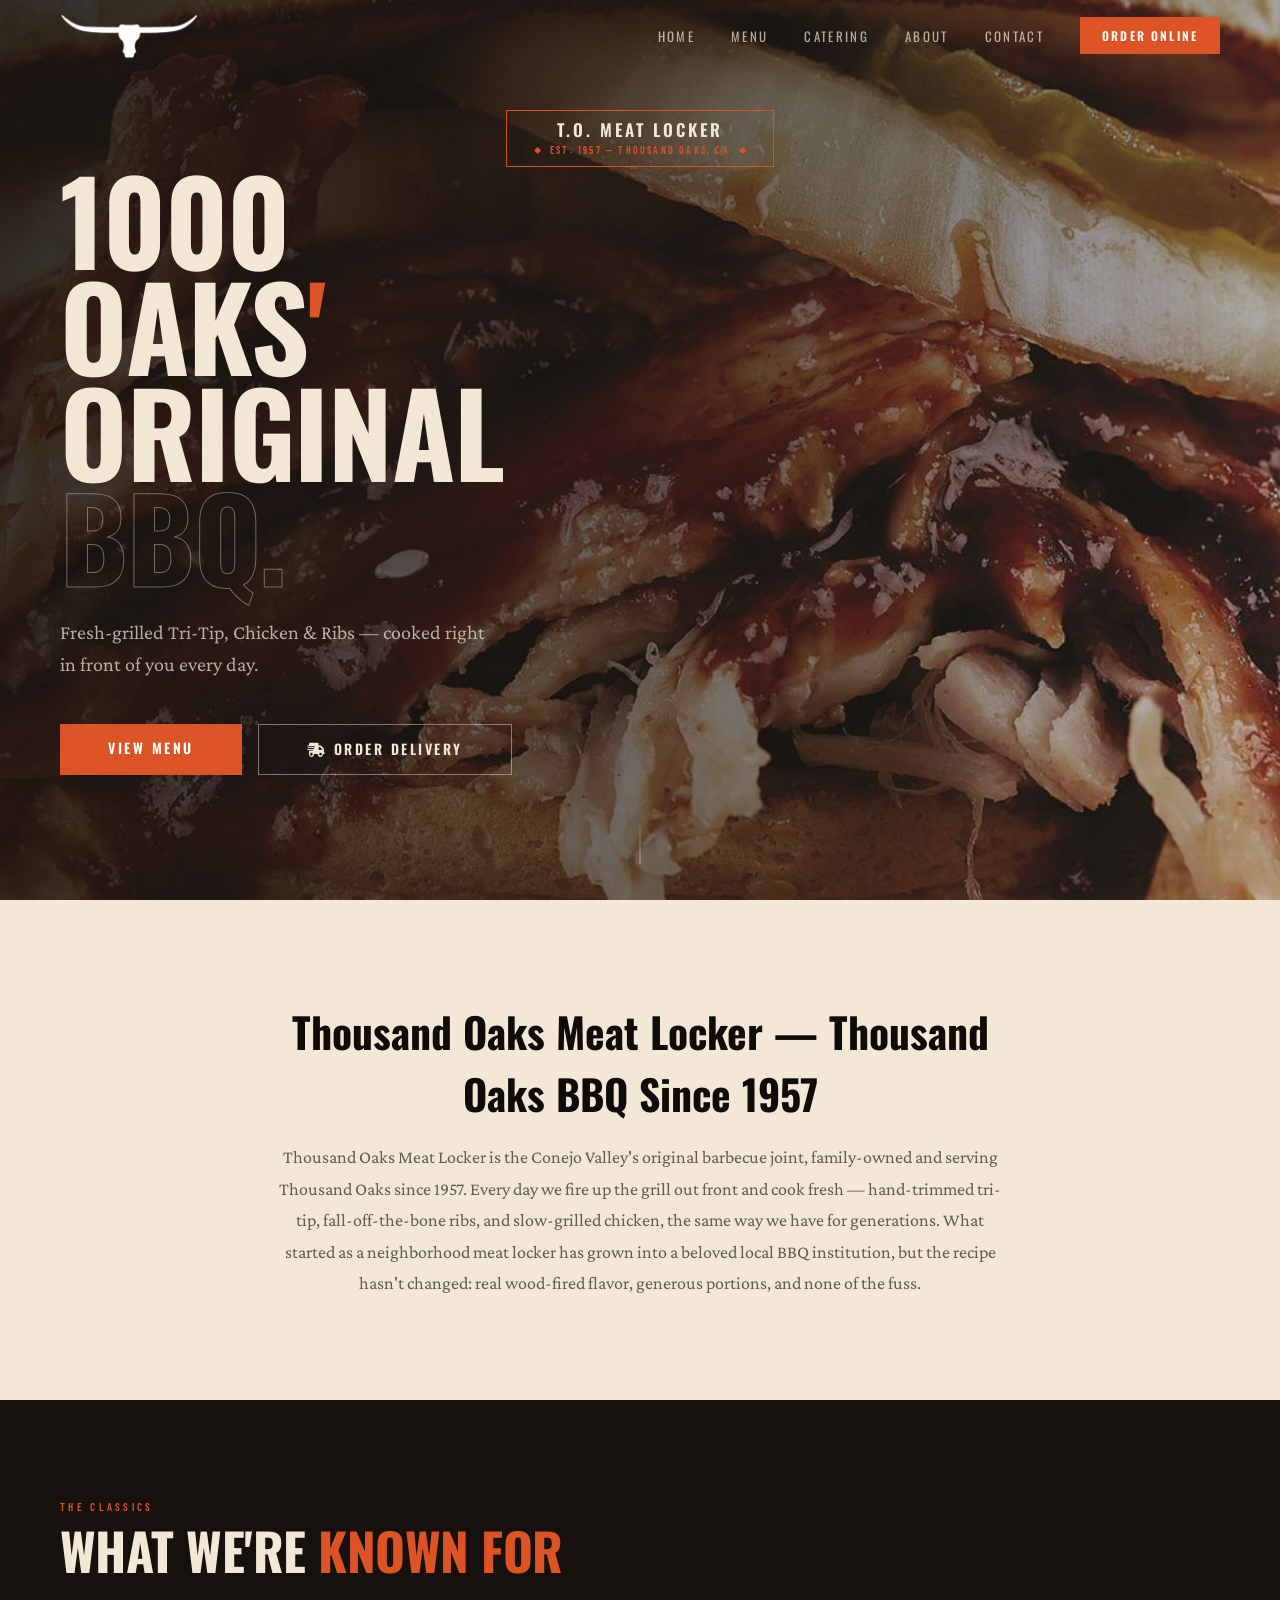
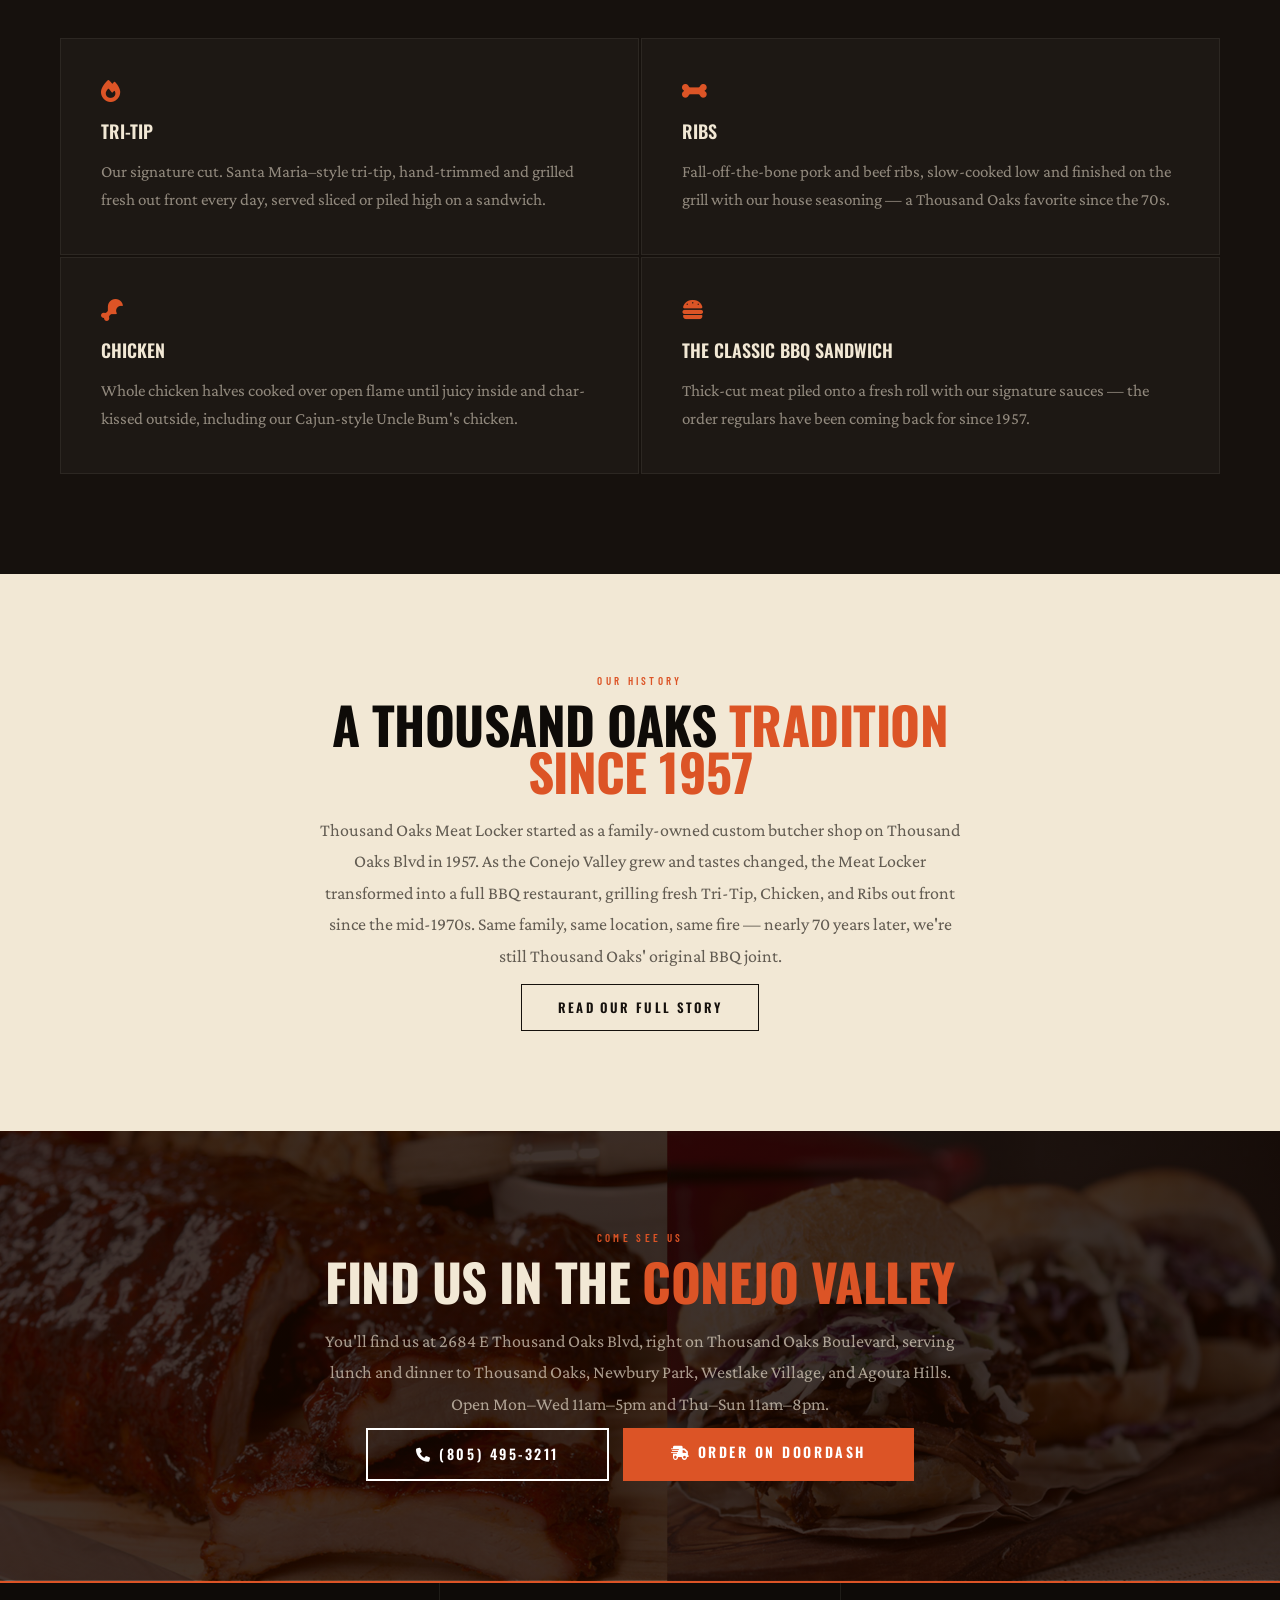
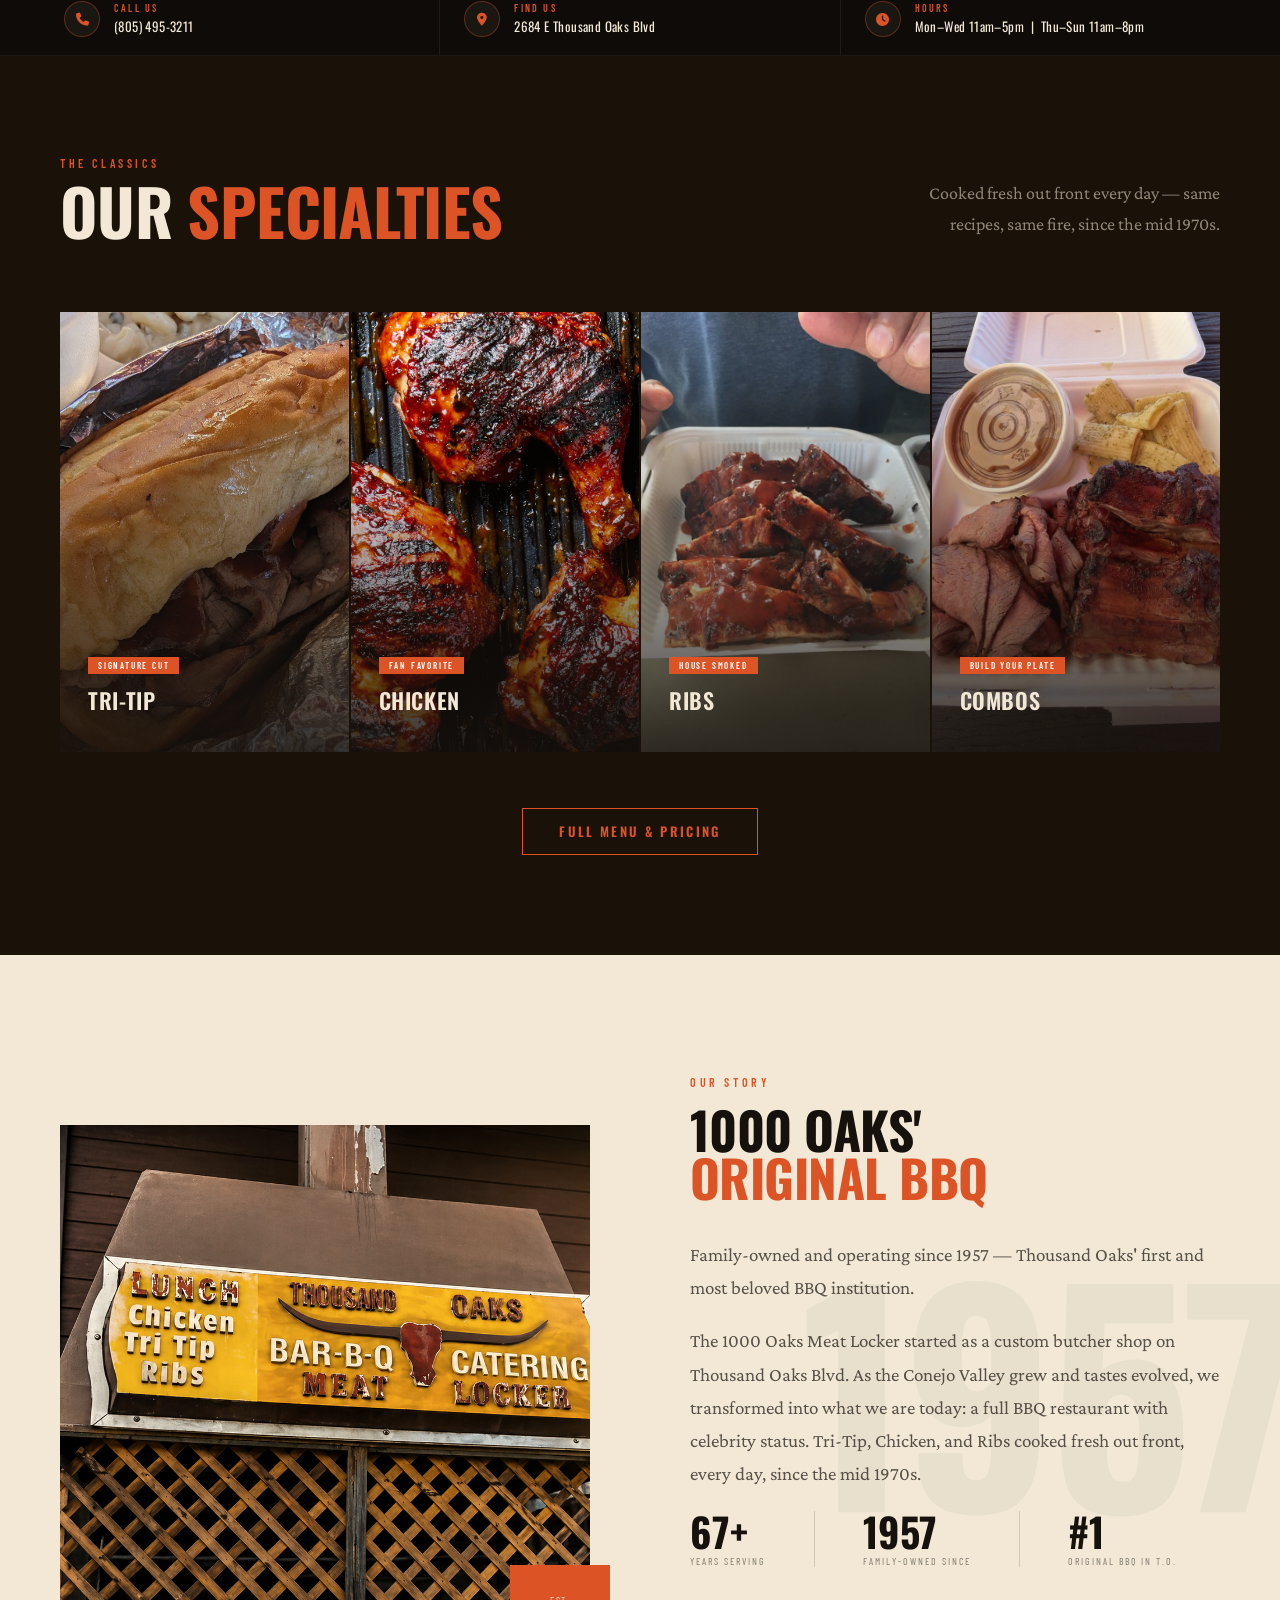
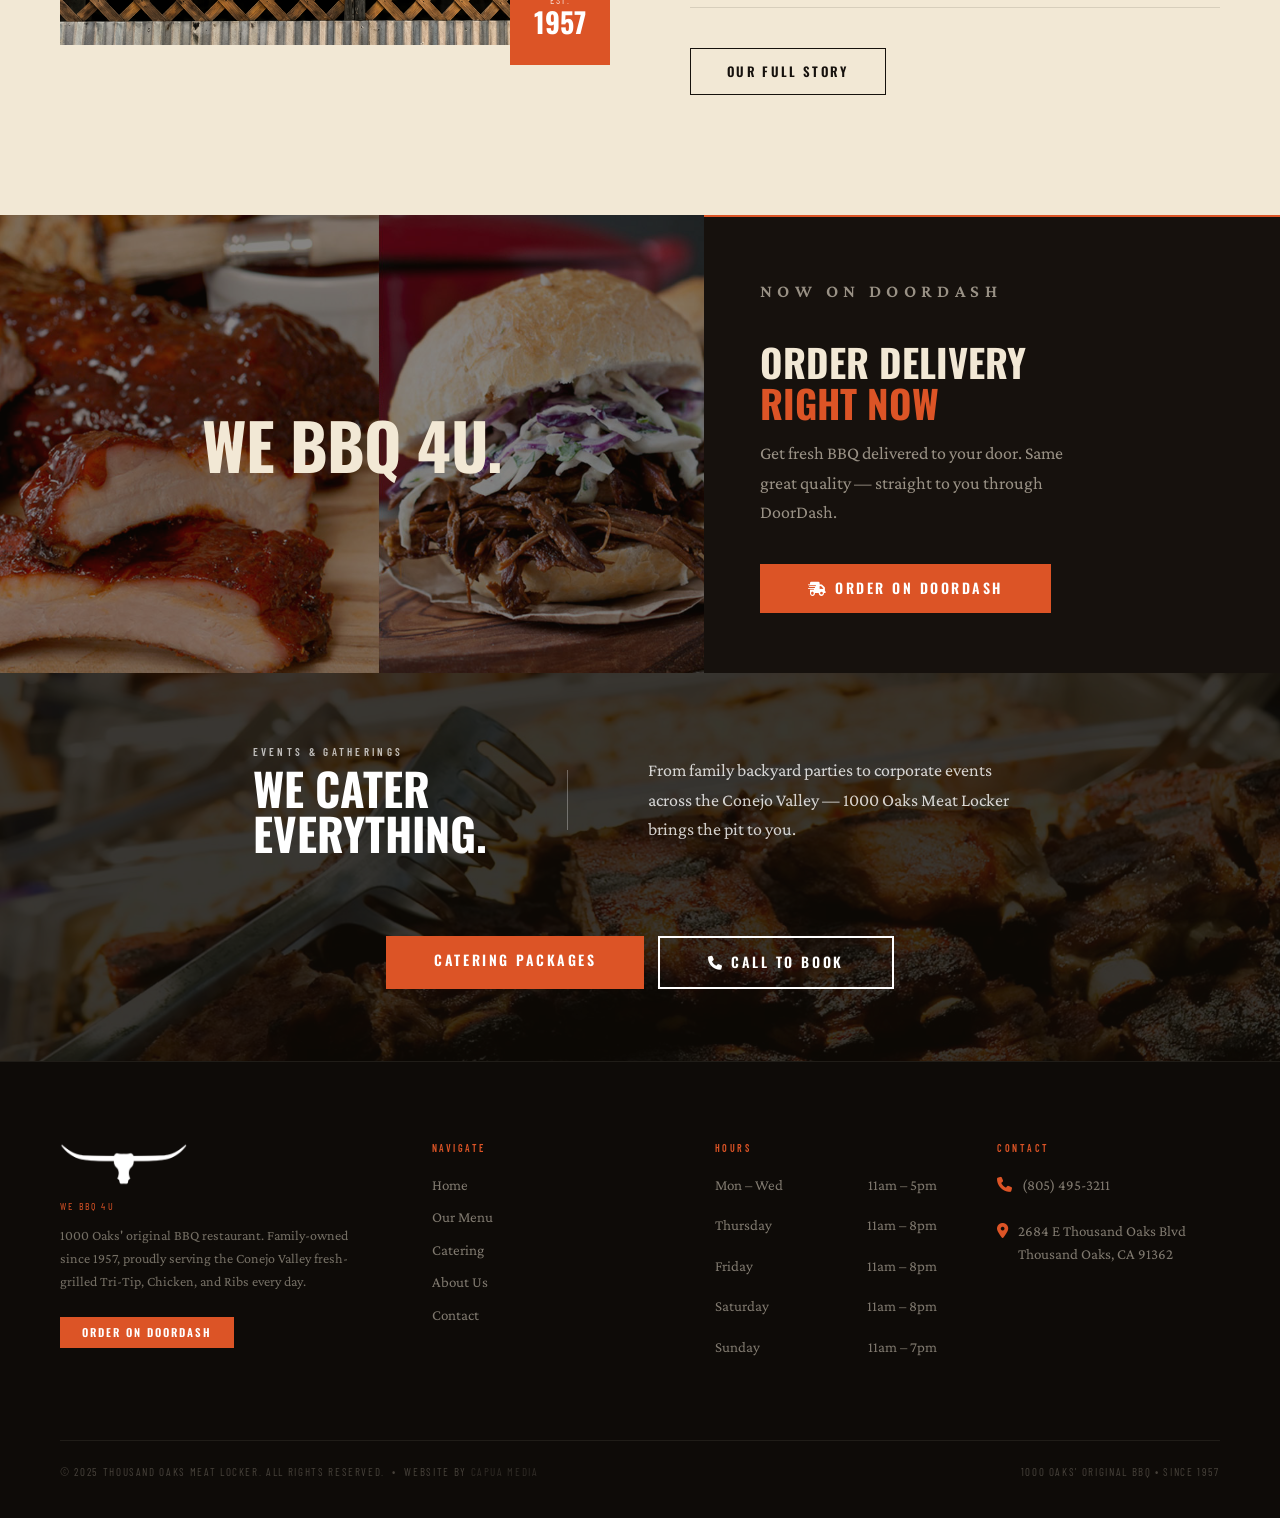
==== commit bd8ac59d: "Swap homepage H1 to lead with Thousand Oaks over Conejo Valley Co-Authored-By: Claude Sonnet 5 <nore" ====
--- a/index.html
+++ b/index.html
@@ -146,7 +146,7 @@
   <section class="page-section page-section-parchment">
     <div class="section-inner" style="max-width:860px;">
       <h1 style="font-family:var(--ff-head); font-size:clamp(1.8rem,4vw,2.6rem); color:var(--ink); margin-bottom:18px; text-align:center;">
-        Thousand Oaks Meat Locker — Conejo Valley BBQ Since 1957
+        Thousand Oaks Meat Locker — Thousand Oaks BBQ Since 1957
       </h1>
       <p class="section-body" style="text-align:center; max-width:760px; margin:0 auto;">
         Thousand Oaks Meat Locker is the Conejo Valley's original barbecue joint, family-owned and serving Thousand Oaks since 1957. Every day we fire up the grill out front and cook fresh — hand-trimmed tri-tip, fall-off-the-bone ribs, and slow-grilled chicken, the same way we have for generations. What started as a neighborhood meat locker has grown into a beloved local BBQ institution, but the recipe hasn't changed: real wood-fired flavor, generous portions, and none of the fuss.
